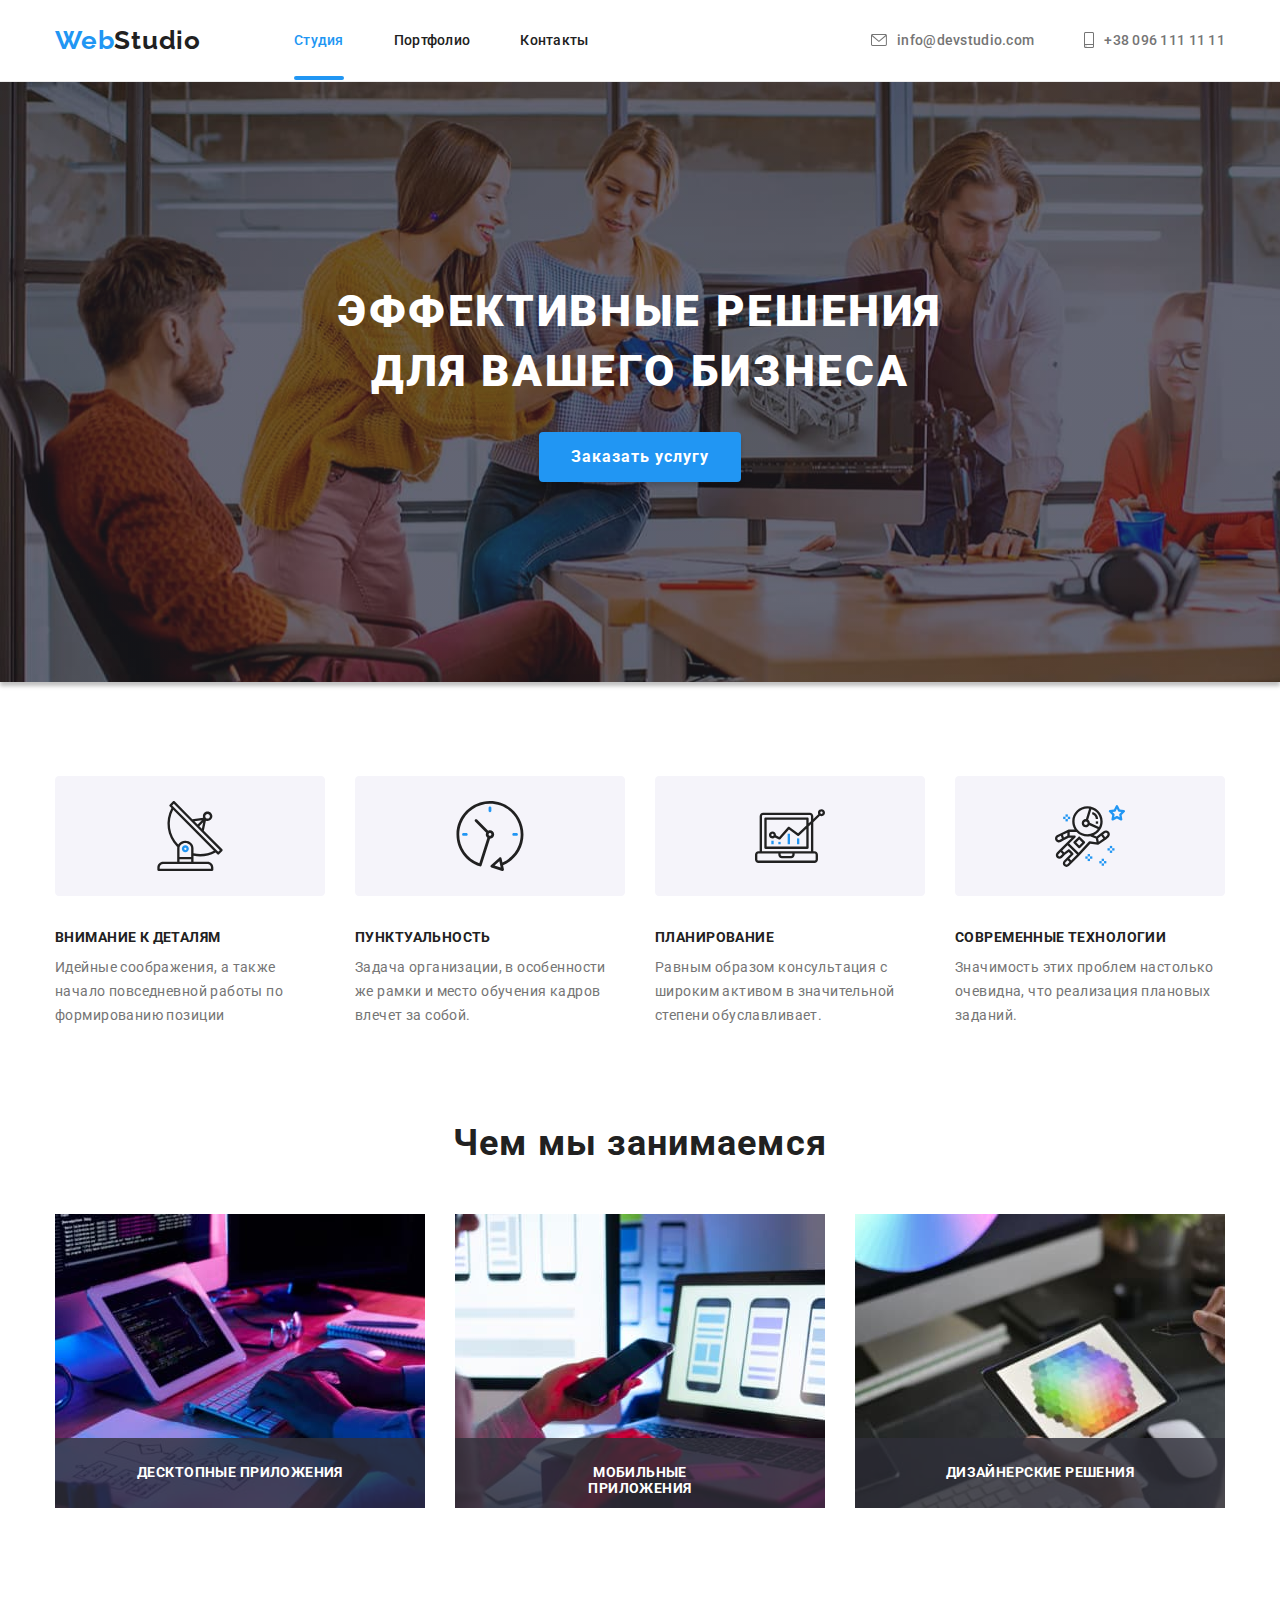
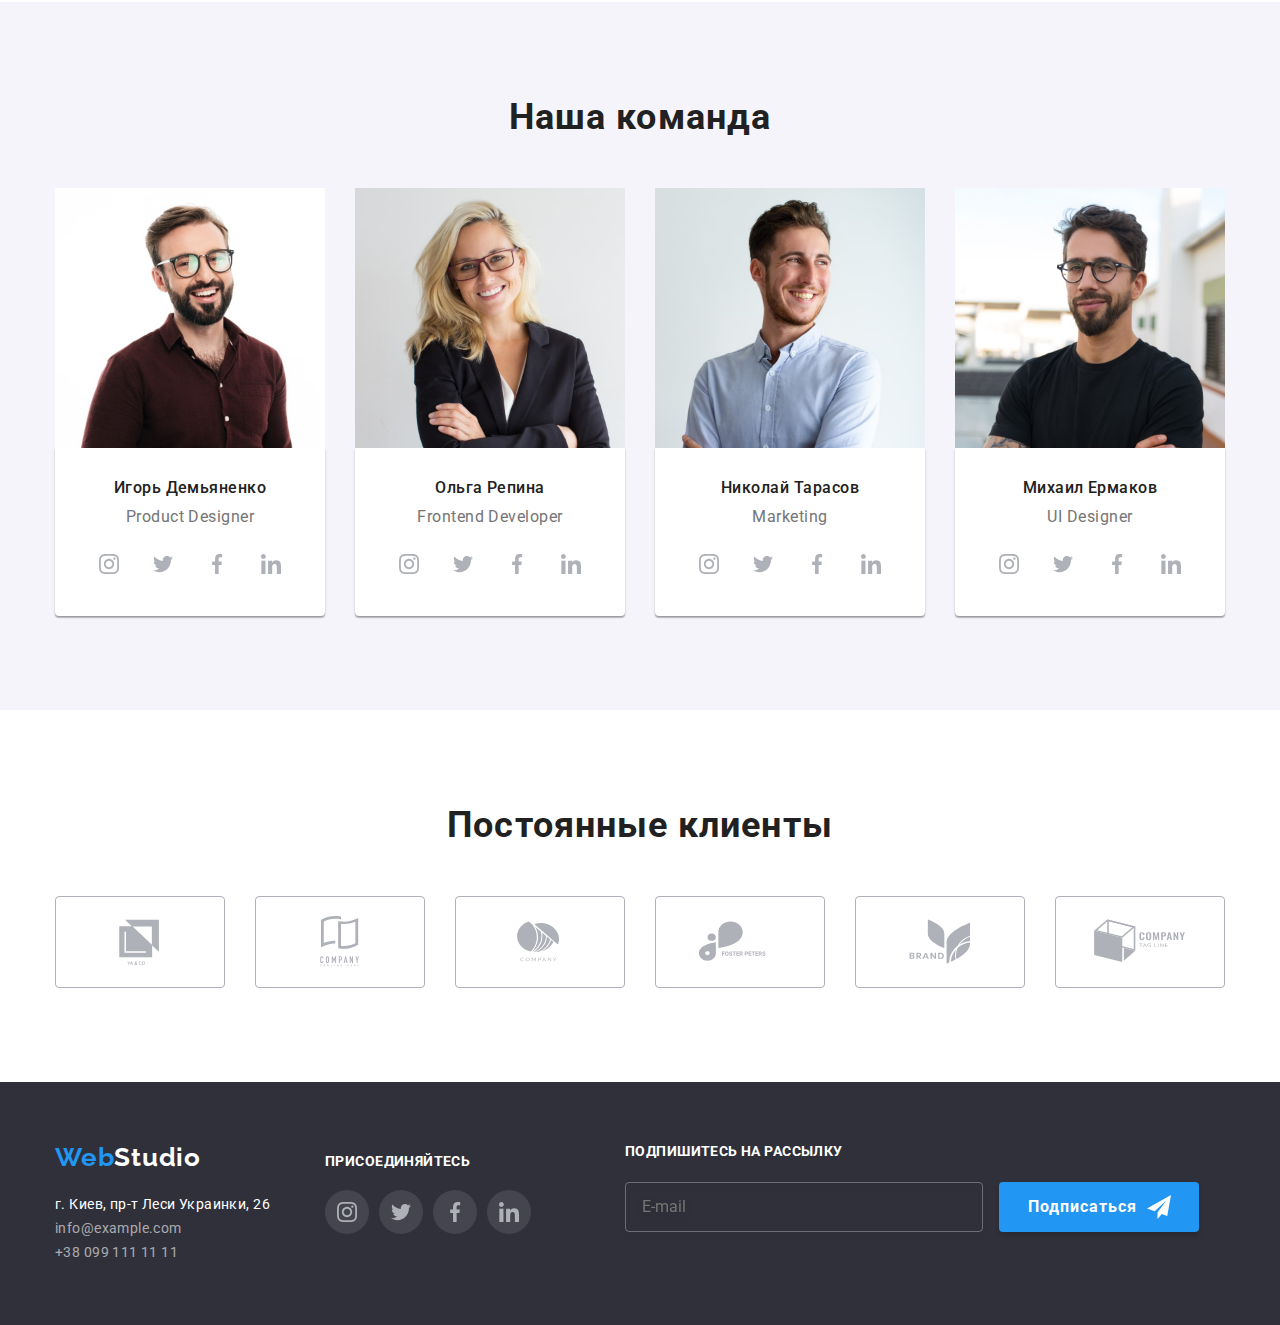
==== index.html @ d1414a17 "Добавляет исходные файлы" ====
<!DOCTYPE html>
<html lang="ru">
  <head>
    <meta charset="UTF-8" />
    <meta http-equiv="X-UA-Compatible" content="IE=edge" />
    <meta name="viewport" content="width=device-width, initial-scale=1.0" />
    <title>Document</title>
    <link rel="preconnect" href="https://fonts.googleapis.com" />
    <link rel="preconnect" href="https://fonts.gstatic.com" crossorigin />
    <link
      href="https://fonts.googleapis.com/css2?family=Raleway:wght@700&family=Roboto:wght@400;500;700;900&display=swap"
      rel="stylesheet"
    />
    <link
      rel="stylesheet"
      href="https://cdnjs.cloudflare.com/ajax/libs/modern-normalize/1.1.0/modern-normalize.css"
      integrity="sha512-Y0MM+V6ymRKN2zStTqzQ227DWhhp4Mzdo6gnlRnuaNCbc+YN/ZH0sBCLTM4M0oSy9c9VKiCvd4Jk44aCLrNS5Q=="
      crossorigin="anonymous"
      referrerpolicy="no-referrer"
    />
    <link rel="stylesheet" href="./css/main.min.css" />
  </head>
  <body>
    <!-- Header -->
    <header class="header">
      <div class="header__container container">
        <a href="./" class="header__logo"><span>Web</span>Studio</a>
        <nav>
          <ul class="header__nav">
            <li class="nav__list">
              <a class="nav__link nav__link--current" href="./index.html">Студия</a>
            </li>
            <li class="nav__list"><a class="nav__link" href="./portfolio.html">Портфолио</a></li>
            <li class="nav__list"><a class="nav__link" href="">Контакты</a></li>
          </ul>
        </nav>
        <ul class="header__contacts">
          <li class="header__mail">
            <a class="contacts__link" href="mailto:info@devstudio.com">
              <svg class="contacts__link--mail" width="16" height="12">
                <use href="./images/icons.svg#icon-envelope"></use>
              </svg>
              info@devstudio.com
            </a>
          </li>
          <li>
            <a class="contacts__link" href="tel:+380961111111">
              <svg class="contacts__link--phone" width="10" height="16">
                <use href="./images/icons.svg#icon-smartphone"></use>
              </svg>
              +38 096 111 11 11</a
            >
          </li>
        </ul>
      </div>
    </header>
    <!-- Main -->
    <main>
      <section class="hero">
        <div class="container">
          <div class="hero__name">
            <h1>Эффективные решения для вашего бизнеса</h1>
            <button class="hero__button" type="button" data-modal-open>Заказать услугу</button>
          </div>
        </div>
      </section>
      <section class="peculiarities section">
        <div class="container">
          <h2 class="visually__hidden">Особенности</h2>
          <ul class="peculiarities__list">
            <li class="peculiarities__link">
              <svg class="peculiarities__logo1" width="270" height="120">
                <use href="./images/icons.svg#icon-group1"></use>
              </svg>
              <h3 class="peculiarities__heading">Внимание к деталям</h3>
              <p class="peculiarities__par">
                Идейные соображения, а также начало повседневной работы по формированию позиции
              </p>
            </li>
            <li class="peculiarities__link">
              <svg class="peculiarities__logo2" width="270" height="120">
                <use href="./images/icons.svg#icon-group2"></use>
              </svg>
              <h3 class="peculiarities__heading">Пунктуальность</h3>
              <p class="peculiarities__par">
                Задача организации, в особенности же рамки и место обучения кадров влечет за собой.
              </p>
            </li>
            <li class="peculiarities__link">
              <svg class="peculiarities__logo3" width="270" height="120">
                <use href="./images/icons.svg#icon-group3"></use>
              </svg>
              <h3 class="peculiarities__heading">Планирование</h3>
              <p class="peculiarities__par">
                Равным образом консультация с широким активом в значительной степени обуславливает.
              </p>
            </li>
            <li class="peculiarities__link">
              <svg class="peculiarities__logo4" width="270" height="120">
                <use href="./images/icons.svg#icon-group4"></use>
              </svg>
              <h3 class="peculiarities__heading">Современные технологии</h3>
              <p class="peculiarities__par">
                Значимость этих проблем настолько очевидна, что реализация плановых заданий.
              </p>
            </li>
          </ul>
        </div>
      </section>
      <section class="our-work section">
        <div class="container">
          <h2 class="rubrics">Чем мы занимаемся</h2>
          <ul class="rubrics__examples">
            <li class="rubrics__image">
              <img
                src="./images/wwd1.jpg"
                alt="Человек печатает на клавиатуре"
                width="370"
                height="294"
              />
              <div class="rubrics__image__cover--desctop">Десктопные приложения</div>
            </li>
            <li class="rubrics__image">
              <img src="./images/wwd2.jpg" alt="Человек держит смартфон" width="370" height="294" />
              <div class="rubrics__image__cover--mobile">Мобильные приложения</div>
            </li>
            <li class="rubrics__image">
              <img src="./images/wwd3.jpg" alt="Человек держит планшет" width="370" height="294" />
              <div class="rubrics__image__cover--design">Дизайнерские решения</div>
            </li>
          </ul>
        </div>
      </section>
      <section class="team section">
        <div class="container">
          <h2 class="rubrics">Наша команда</h2>
          <ul class="rubrics__team">
            <li class="team__item">
              <img
                class="images"
                src="./images/dem'yanenko.jpg"
                alt="Продакт дизайнер"
                width="270"
                height="260"
              />
              <div class="staff__signature">
                <h3 class="staff__names">Игорь Демьяненко</h3>
                <p class="staff__professions">Product Designer</p>
                <ul class="sociallink__list">
                  <li class="sociallink__element">
                    <a class="sociallink__link" href="">
                      <svg class="sociallink__icon" width="20" height="20">
                        <use href="./images/icons.svg#icon-instagram-2"></use>
                      </svg>
                    </a>
                  </li>
                  <li class="sociallink__element">
                    <a class="sociallink__link" href="">
                      <svg class="sociallink__icon" width="20" height="20">
                        <use href="./images/icons.svg#icon-twitter"></use>
                      </svg>
                    </a>
                  </li>
                  <li class="sociallink__element">
                    <a class="sociallink__link" href="">
                      <svg class="sociallink__icon" width="20" height="20">
                        <use href="./images/icons.svg#icon-facebook"></use>
                      </svg>
                    </a>
                  </li>
                  <li class="sociallink__element">
                    <a class="sociallink__link" href="">
                      <svg class="sociallink__icon" width="20" height="20">
                        <use href="./images/icons.svg#icon-linkedin"></use>
                      </svg>
                    </a>
                  </li>
                </ul>
              </div>
            </li>
            <li class="team__item">
              <img
                class="images"
                src="./images/repina.jpg"
                alt="Фронтенд разработчик"
                width="270"
                height="260"
              />
              <div class="staff__signature">
                <h3 class="staff__names">Ольга Репина</h3>
                <p class="staff__professions">Frontend Developer</p>
                <ul class="sociallink__list">
                  <li class="sociallink__element">
                    <a class="sociallink__link" href="">
                      <svg class="sociallink__icon" width="20" height="20">
                        <use href="./images/icons.svg#icon-instagram-2"></use>
                      </svg>
                    </a>
                  </li>
                  <li class="sociallink__element">
                    <a class="sociallink__link" href="">
                      <svg class="sociallink__icon" width="20" height="20">
                        <use href="./images/icons.svg#icon-twitter"></use>
                      </svg>
                    </a>
                  </li>
                  <li class="sociallink__element">
                    <a class="sociallink__link" href="">
                      <svg class="sociallink__icon" width="20" height="20">
                        <use href="./images/icons.svg#icon-facebook"></use>
                      </svg>
                    </a>
                  </li>
                  <li class="sociallink__element">
                    <a class="sociallink__link" href="">
                      <svg class="sociallink__icon" width="20" height="20">
                        <use href="./images/icons.svg#icon-linkedin"></use>
                      </svg>
                    </a>
                  </li>
                </ul>
              </div>
            </li>
            <li class="team__item">
              <img
                class="images"
                src="./images/tarasov.jpg"
                alt="Маркетолог"
                width="270"
                height="260"
              />
              <div class="staff__signature">
                <h3 class="staff__names">Николай Тарасов</h3>
                <p class="staff__professions">Marketing</p>
                <ul class="sociallink__list">
                  <li class="sociallink__element">
                    <a class="sociallink__link" href="">
                      <svg class="sociallink__icon" width="20" height="20">
                        <use href="./images/icons.svg#icon-instagram-2"></use>
                      </svg>
                    </a>
                  </li>
                  <li class="sociallink__element">
                    <a class="sociallink__link" href="">
                      <svg class="sociallink__icon" width="20" height="20">
                        <use href="./images/icons.svg#icon-twitter"></use>
                      </svg>
                    </a>
                  </li>
                  <li class="sociallink__element">
                    <a class="sociallink__link" href="">
                      <svg class="sociallink__icon" width="20" height="20">
                        <use href="./images/icons.svg#icon-facebook"></use>
                      </svg>
                    </a>
                  </li>
                  <li class="sociallink__element">
                    <a class="sociallink__link" href="">
                      <svg class="sociallink__icon" width="20" height="20">
                        <use href="./images/icons.svg#icon-linkedin"></use>
                      </svg>
                    </a>
                  </li>
                </ul>
              </div>
            </li>
            <li class="team__item">
              <img
                class="images"
                src="./images/ermakov.jpg"
                alt="Дизайнер интерфейса"
                width="270"
                height="260"
              />
              <div class="staff__signature">
                <h3 class="staff__names">Михаил Ермаков</h3>
                <p class="staff__professions">UI Designer</p>
                <ul class="sociallink__list">
                  <li class="sociallink__element">
                    <a class="sociallink__link" href="">
                      <svg class="sociallink__icon" width="20" height="20">
                        <use href="./images/icons.svg#icon-instagram-2"></use>
                      </svg>
                    </a>
                  </li>
                  <li class="sociallink__element">
                    <a class="sociallink__link" href="">
                      <svg class="sociallink__icon" width="20" height="20">
                        <use href="./images/icons.svg#icon-twitter"></use>
                      </svg>
                    </a>
                  </li>
                  <li class="sociallink__element">
                    <a class="sociallink__link" href="">
                      <svg class="sociallink__icon" width="20" height="20">
                        <use href="./images/icons.svg#icon-facebook"></use>
                      </svg>
                    </a>
                  </li>
                  <li class="sociallink__element">
                    <a class="sociallink__link" href="">
                      <svg class="sociallink__icon" width="20" height="20">
                        <use href="./images/icons.svg#icon-linkedin"></use>
                      </svg>
                    </a>
                  </li>
                </ul>
              </div>
            </li>
          </ul>
        </div>
      </section>
      <section class="section">
        <div class="container">
          <h2 class="regular__clients">Постоянные клиенты</h2>
          <ul class="clients__list">
            <li class="clients">
              <a class="clients__link" href="">
                <svg class="clients__logo" width="170" height="92">
                  <use href="./images/icons.svg#icon-logo1"></use>
                </svg>
              </a>
            </li>
            <li class="clients">
              <a class="clients__link" href="">
                <svg class="clients__logo" width="170" height="92">
                  <use href="./images/icons.svg#icon-logo2"></use>
                </svg>
              </a>
            </li>
            <li class="clients">
              <a class="clients__link" href="">
                <svg class="clients__logo" width="170" height="92">
                  <use href="./images/icons.svg#icon-logo3"></use>
                </svg>
              </a>
            </li>
            <li class="clients">
              <a class="clients__link" href="">
                <svg class="clients__logo" width="170" height="92">
                  <use href="./images/icons.svg#icon-logo4"></use>
                </svg>
              </a>
            </li>
            <li class="clients">
              <a class="clients__link" href="">
                <svg class="clients__logo" width="170" height="92">
                  <use href="./images/icons.svg#icon-logo5"></use>
                </svg>
              </a>
            </li>
            <li class="clients">
              <a class="clients__link" href="">
                <svg class="clients__logo" width="170" height="92">
                  <use href="./images/icons.svg#icon-logo6"></use>
                </svg>
              </a>
            </li>
          </ul>
        </div>
      </section>
    </main>
    <!-- Footer -->
    <footer class="footer">
      <div class="footer__wrapper container">
        <div class="footer__leftside">
          <div class="footer__container footer__block--width">
            <a href="/" class="footer__logo"><span>Web</span>Studio</a>
            <address class="footer__address--section">
              <ul class="footer__contacts">
                <li>
                  <a
                    href="https://goo.gl/maps/oCxzyHue8FhfwhSUA"
                    target="_blank"
                    rel="noopener noreferrer"
                    class="footer__address"
                    >г. Киев, пр-т Леси Украинки, 26</a
                  >
                </li>
                <li>
                  <a class="mail__phone" href="mailto:info@devstudio.com">info@example.com</a>
                </li>
                <li><a class="mail__phone" href="tel:+380961111111">+38 099 111 11 11</a></li>
              </ul>
            </address>
          </div>
          <div class="footer__social--links footer__block--width">
            <h2 class="join__us">Присоединяйтесь</h2>
            <ul class="sociallink__list--footer">
              <li class="sociallink__element--footer">
                <a class="sociallink__link--footer" href="">
                  <svg class="sociallink__icon--footer" width="20" height="20">
                    <use href="./images/icons.svg#icon-instagram-2"></use>
                  </svg>
                </a>
              </li>
              <li class="sociallink__element--footer">
                <a class="sociallink__link--footer" href="">
                  <svg class="sociallink__icon--footer" width="20" height="20">
                    <use href="./images/icons.svg#icon-twitter"></use>
                  </svg>
                </a>
              </li>
              <li class="sociallink__element--footer">
                <a class="sociallink__link--footer" href="">
                  <svg class="sociallink__icon--footer" width="20" height="20">
                    <use href="./images/icons.svg#icon-facebook"></use>
                  </svg>
                </a>
              </li>
              <li class="sociallink__element--footer">
                <a class="sociallink__link--footer" href="">
                  <svg class="sociallink__icon--footer" width="20" height="20">
                    <use href="./images/icons.svg#icon-linkedin"></use>
                  </svg>
                </a>
              </li>
            </ul>
          </div>
        </div>
        <div class="footer__rightside">
          <p class="mailing">Подпишитесь на рассылку</p>
          <form action="">
            <input name="email" class="footer__email--input" type="email" placeholder="E-mail" />
            <button type="submit" class="footer__button--send">
              Подписаться
              <svg class="button__send" width="24" height="24">
                <use href="./images/icons.svg#icon-send"></use>
              </svg>
            </button>
          </form>
        </div>
      </div>
    </footer>

    <!-- =====FOOTER END===== -->

    <!-- ==========MODAL========== -->

    <div class="backdrop is-hidden" data-modal>
      <div class="modal">
        <button class="close__button" data-modal-close>
          <svg class="close__icon" width="11" height="11">
            <use href="./images/icons.svg#icon-close"></use>
          </svg>
        </button>

        <p class="modal__paragraph">Оставьте свои данные, мы вам перезвоним</p>
        <form class="form">
          <label for="input-name">
            <span class="modal__words">Имя</span>
            <div class="modal__name--area">
              <input
                type="text"
                name="user-name"
                class="modal__form--input block"
                id="input-name"
                required
                minlength="2"
                pattern="[a-zA-Zа-яёА-ЯЁ]+"
              />
              <svg class="modal__person--img modal__focus" width="18" height="18">
                <use href="./images/icons.svg#icon-person-black"></use>
              </svg>
            </div>
          </label>
          <label for="input__tel">
            <span class="modal__words">Телефон</span>
            <div class="modal__phone--area">
              <input
                type="tel"
                name="user-tel"
                class="modal__form--input block"
                id="input-tel"
                required
                pattern="[0-9]{3}-[0-9]{3}-[0-9]{2}-[0-9]{2}"
                title="096-111-11-11"
              />
              <svg class="modal__phone--img modal__focus" width="18" height="18">
                <use href="./images/icons.svg#icon-phone-black"></use>
              </svg>
            </div>
          </label>
          <label for="input-email">
            <span class="modal__words">Почта</span>
            <div class="modal__email--area">
              <input
                type="email"
                name="user-email"
                class="modal__form--input block"
                id="input-email"
                required
              />
              <svg class="modal__email--img modal__focus" width="18" height="18">
                <use href="./images/icons.svg#icon-email-black"></use>
              </svg>
            </div>
          </label>
          <label for="input-comments">
            <span class="modal__words">Комментарий</span>
            <textarea
              name="user-comments"
              id="input-comments"
              cols="30"
              rows="10"
              class="modal__form--textarea block"
              placeholder="Введите текст"
            ></textarea>
          </label>
          <label class="label" for="agree">
            <input
              type="checkbox"
              name="checkbox"
              class="modal__form--checbox block visually__hidden"
              id="agree"
            />
            <span class="check">
              <svg class="label__input--checked" width="16" height="15">
                <use href="./images/icons.svg#icon-check-blue"></use>
              </svg>
            </span>
            <p class="modal__agreement">
              Соглашаюсь с рассылкой и принимаю <a class="modal__link" href="">Условия договора</a>
            </p>
          </label>
          <button type="submit" class="modal__form--button">Отправить</button>
        </form>
      </div>
    </div>

    <script src="./js/modal.js"></script>
  </body>
</html>
---- css/main.min.css ----
.visually__hidden{position:absolute !important;clip:rect(1px 1px 1px 1px);clip:rect(1px, 1px, 1px, 1px);padding:0 !important;border:0 !important;height:1px !important;width:1px !important;overflow:hidden}:root{--primary-text-color: #757575;--secondary-text-color: #212121;--third-text-color: #ffffff;--footer-links-color: #ffffff99;--accent-color: #2196f3;--primary-background-color: #ffffff;--header-background-color: #ffffff;--ourteam-background-color: #f5f4fa;--footer-background-color: #2f303a;--hero-background-color: #2f303a;--white-background-color: #ffffff}body{font-family:Roboto, sans-serif;color:var(--primary-text-color);background-color:var(--primary-background-color)}h1,h2,h3,p{margin-top:0;margin-bottom:0}ul,ol{margin-top:0;margin-bottom:0;padding-left:0}.block{display:block}.inline__block{display:inline-block}img{display:block}.images{display:block}.container{width:1200px;padding-left:15px;padding-right:15px;margin-left:auto;margin-right:auto}.section{padding-top:94px;padding-bottom:94px}.backdrop{position:fixed;top:0;left:0;background-color:rgba(0,0,0,0.2);width:100%;height:100%;opacity:1;transition:opacity 250ms cubic-bezier(0.4, 0, 0.2, 1)}.backdrop.is-hidden{opacity:0;pointer-events:none;visibility:hidden}.backdrop.is-hidden .modal{transform:translate(-50%, -50%) scale(0.5)}.modal__form--input{padding-bottom:10px;padding-top:4px;padding-left:42px;width:100%;height:40px;border:1px solid rgba(33,33,33,0.2);border-radius:4px;outline:none}.modal__form--input:focus{border:1px solid var(--accent-color)}.modal__form--input:focus+.modal__focus{fill:var(--accent-color)}.modal__form--button{display:block;margin:30px auto 40px;width:200px;height:50px;background-color:var(--accent-color);box-shadow:0px 4px 4px rgba(0,0,0,0.15);border-radius:4px;font-weight:bold;font-size:16px;line-height:1.87;text-align:center;letter-spacing:0.06em;color:var(--primary-background-color);box-shadow:0px 4px 4px rgba(0,0,0,0.15);border-radius:4px;outline:none;cursor:pointer;border:none}.modal__form--checbox{margin-right:7px}.modal__form--textarea{margin-bottom:20px;width:100%;height:120px;font-weight:normal;font-size:12px;line-height:1, 67;letter-spacing:0.01em;color:rgba(117,117,117,0.5);padding:12px 16px;resize:none}.modal__form--textarea:focus{color:var(--secondary-text-color)}.modal__form--checbox:checked+.check .label__input--checked{opacity:1}.modal__form--checbox:checked .modal__agreement::before{display:none}.modal{position:absolute;top:50%;left:50%;padding-left:40px;padding-right:40px;min-width:528px;min-height:581px;background-color:var(--primary-background-color);transform:translate(-50%, -50%) scale(1);transition:transform 250ms cubic-bezier(0.4, 0, 0.2, 1)}.modal__paragraph{font-weight:bold;font-size:20px;line-height:1.15;text-align:center;letter-spacing:0.03em;padding-top:40px;margin-bottom:12px;color:var(--secondary-text-color)}.modal__words{font-weight:normal;font-size:12px;line-height:1.67;letter-spacing:0.01em;color:var(--primary-text-color);margin-bottom:4px}.modal__name--area{position:relative}.modal__person--img{position:absolute;top:0;left:0;transform:translateX(12px) translateY(11px)}.modal__phone--area{position:relative}.modal__phone--img{position:absolute;top:0;left:0;transform:translateX(12px) translateY(11px)}.modal__email--area{position:relative}.modal__email--img{position:absolute;top:0;left:0;transform:translateX(12px) translateY(11px)}.modal__agreement{font-weight:normal;font-size:14px;line-height:1.71;letter-spacing:0.03em;color:var(--primary-text-color)}.modal__agreement::before{position:absolute;top:0;left:0;margin-left:13px;margin-top:3px;content:'';display:block;width:16px;height:15px;border:2px solid var(--secondary-text-color)}.label{display:flex;align-items:center;position:relative;width:100%}.label__input--checked{opacity:0;margin-right:7px;margin-left:13px;border:none;outline:none}.mailing{font-weight:bold;font-size:14px;line-height:1.42;letter-spacing:0.03em;text-transform:uppercase;margin-bottom:20px;color:var(--third-text-color)}.modal__link{color:var(--accent-color)}.close__button{position:absolute;top:8px;right:8px;width:30px;height:30px;background-color:transparent;cursor:pointer;padding:0;border:none;border:1px solid #0000001a;border-radius:50%}.close__button:hover .close__icon,.close__button:focus .close__icon{fill:var(--accent-color)}.sociallink__list{display:flex;list-style:none;justify-content:space-between;align-items:center;width:206px;margin-left:32px;margin-right:32px}.sociallink__link{width:44px;height:44px;display:block;border-radius:50%;padding:12px;transition:background-color 250ms cubic-bezier(0.4, 0, 0.2, 1),fill 250ms cubic-bezier(0.4, 0, 0.2, 1)}.sociallink__link:hover,.sociallink__link:focus{background-color:var(--accent-color);fill:var(--third-text-color)}.sociallink__link:not(:last-child){margin-right:10px}.sociallink__link:hover .sociallink__link,.sociallink__link:focus .sociallink__link{background-color:var(--accent-color);fill:var(--third-text-color)}.sociallink__element{display:block}.sociallink__link:hover .sociallink__icon,.sociallink__link:focus .sociallink__icon{fill:var(--third-text-color);background-color:var(--accent-color)}.sociallink__icon{fill:#afb1b8}.sociallink__list--footer{display:flex;list-style:none;justify-content:space-between;align-items:center;width:206px}.footer__social--links{padding-top:12px;width:calc((100% - 30px) / 2)}.sociallink__element--footer{display:block}.sociallink__element--footer:not(:last-child){margin-right:10px}.sociallink__link--footer{width:44px;height:44px;display:block;border-radius:50%;padding:12px;border-radius:50%;background-color:#ffffff1a;transition:fill 250ms cubic-bezier(0.4, 0, 0.2, 1),background-color 250ms cubic-bezier(0.4, 0, 0.2, 1)}.sociallink__link--footer:hover,.sociallink__link--footer:focus{background-color:var(--accent-color)}.sociallink__link--footer:hover .sociallink__icon--footer,.sociallink__link--footer:focus .sociallink__icon--footer{fill:var(--third-text-color);background-color:var(--accent-color)}.sociallink__icon--footer{fill:#afb1b8}.footer{background-color:var(--footer-background-color);padding-top:60px;padding-bottom:60px}.footer__container{display:flex;flex-direction:column}.footer__logo{text-decoration:none;color:var(--third-text-color);font-family:Raleway, sans-serif;font-weight:bold;font-size:26px;line-height:1.19;letter-spacing:0.03em;margin-bottom:20px}.footer__leftside{display:flex;width:calc((100% - 30px) / 2)}.footer__rightside{width:calc((100% -30px) / 2);position:relative;vertical-align:baseline}.footer__address{text-decoration:none;font-style:normal;font-weight:normal;font-size:14px;line-height:1.71;letter-spacing:0.03em;color:var(--third-text-color)}.footer__contacts{list-style:none}.mail__phone{text-decoration:none;font-weight:normal;font-size:14px;line-height:1.71;letter-spacing:0.03em;color:var(--footer-links-color)}.footer__wrapper{display:flex;vertical-align:baseline}.join__us{font-weight:bold;font-size:14px;line-height:1.14;letter-spacing:0.03em;text-transform:uppercase;color:var(--primary-background-color);margin-bottom:20px}.footer__email--input{width:358px;height:50px;padding-left:16px;margin-right:12px;border:1px solid #ffffff4d;background-color:transparent;filter:drop-shadow(0px 4px 4px rgba(0,0,0,0.15));border-radius:4px;color:rgba(255,255,255,0.6)}.footer__button--send{position:relative;display:inline-block;width:200px;height:50px;text-align:center;padding-top:10px;padding-bottom:10px;padding-left:29px;padding-right:62px;background:var(--accent-color);box-shadow:0px 4px 4px rgba(0,0,0,0.15);border-radius:4px;border:none;color:var(--third-text-color);font-weight:bold;font-size:16px;line-height:1.87;align-items:center;text-align:center;letter-spacing:0.06em;cursor:pointer}.button__send{position:absolute;top:0;right:0;transform:translateX(-28px) translateY(13px)}.footer__block--width{width:calc((100% - 30px) / 2)}.header{background-color:var(--header-background-color);border-bottom:1px solid #ececec;padding-top:25px;padding-bottom:25px}.header__logo{text-decoration:none;color:var(--secondary-text-color);font-family:Raleway, sans-serif;font-weight:bold;font-size:26px;line-height:1.19;letter-spacing:0.03em;margin-right:93px}span{color:var(--accent-color)}.nav__link{position:relative;text-decoration:none;color:var(--secondary-text-color);font-weight:500;font-size:14px;line-height:1.14;letter-spacing:0.02em;transition:color 250ms cubic-bezier(0.4, 0, 0.2, 1)}.nav__link:hover,.nav__link:focus{color:#2196f3}.nav__link--current::after{content:'';position:absolute;display:block;width:100%;height:4px;background:var(--accent-color);border-radius:2px;bottom:-32px}.nav__link--current{color:#2196f3}.header__contacts{list-style:none;display:flex;margin-left:auto}.contacts__link{text-decoration:none;color:var(--primary-text-color);font-weight:500;font-size:14px;line-height:1.4;letter-spacing:0.02em;display:flex;align-items:center;transition:color 250ms cubic-bezier(0.4, 0, 0.2, 1)}.contacts__link:hover,.contacts__link:focus{color:var(--accent-color)}.contacts__link:hover .contacts__link--mail,.contacts__link:focus .contacts__link--mail{fill:var(--accent-color)}.contacts__link:hover .contacts__link--phone,.contacts__link:focus .contacts__link--phone{fill:var(--accent-color)}.contacts__link--mail{fill:var(--primary-text-color);margin-right:10px}.contacts__link--phone{margin-right:10px;fill:var(--primary-text-color)}.header__container{display:flex;align-items:center}.header__nav{display:flex;list-style:none}.nav__list:not(:last-child){margin-right:50px}.header__mail:not(:last-child){margin-right:50px}.hero{background-color:rgba(47,48,58,0.4);box-shadow:0px 4px 4px rgba(0,0,0,0.25);padding-top:200px;padding-bottom:200px;background-image:linear-gradient(#2f303a66, #2f303a66),url(../images/heroimg.jpg);background-size:cover;background-repeat:no-repeat}h1{font-weight:900;font-size:44px;line-height:1.36;text-align:center;letter-spacing:0.06em;text-transform:uppercase;color:var(--third-text-color)}.hero__button{background-color:var(--accent-color);font-weight:bold;font-size:16px;line-height:1.87;text-align:center;letter-spacing:0.06em;color:var(--third-text-color);margin-top:30px;padding:10px 32px;box-shadow:0px 4px 4px rgba(0,0,0,0.15);border-radius:4px;border:none;cursor:pointer}.hero__name{display:flex;flex-direction:column;align-items:center;max-width:700px;margin-left:auto;margin-right:auto}.peculiarities__list{list-style:none;display:flex;margin-left:-30px;margin-top:-30px}.peculiarities__logo1{margin-bottom:30px}.peculiarities__logo2{margin-bottom:30px}.peculiarities__logo3{margin-bottom:30px}.peculiarities__logo4{margin-bottom:30px}.peculiarities__link{width:calc((100% - 120px) / 4);margin-left:30px;margin-top:30px}.peculiarities__heading{font-weight:bold;font-size:14px;line-height:1.14;letter-spacing:0.03em;text-transform:uppercase;margin-bottom:10px;color:var(--secondary-text-color)}.peculiarities__par{font-weight:normal;font-size:14px;line-height:1.71;letter-spacing:0.03em;color:var(--primary-text-color)}.filter{list-style:none;display:flex;margin-bottom:34px;justify-content:center}.filter__button{font-weight:500;font-size:16px;line-height:1.62;letter-spacing:0.03em;padding:6px 22px;color:var(--secondary-text-color);cursor:pointer;border:transparent;border-radius:4px;transition:box-shadow 250ms cubic-bezier(0.4, 0, 0.2, 1),color 250ms cubic-bezier(0.4, 0, 0.2, 1),background-color 250ms cubic-bezier(0.4, 0, 0.2, 1)}.filter__button:hover,.filter__button:focus{box-shadow:0px 3px 1px rgba(0,0,0,0.1),0px 1px 2px rgba(0,0,0,0.08),0px 2px 2px rgba(0,0,0,0.12);color:var(--third-text-color);background-color:var(--accent-color)}.filter__item:not(:last-child){margin-right:8px}.example__items{font-weight:bold;font-size:18px;line-height:2;letter-spacing:0.06em;color:var(--secondary-text-color)}.example__list{list-style:none;display:flex;flex-wrap:wrap;margin-left:-30px;margin-top:-30px}.example__thumb{position:relative;overflow:hidden}.example__thumb::before{content:'';display:inline-block;width:100%;height:100%;background-color:rgba(33,150,243,0.9);position:absolute;opacity:0;transform:translateY(100%);transition:transform 250ms cubic-bezier(0.4, 0, 0.2, 1)}.example__links:hover .example__thumb::before,.example__links:focus .example__thumb::before{opacity:1;transform:translateY(0)}.example__cover--text{position:absolute;top:0;left:0;font-weight:normal;font-size:18px;line-height:1.56;letter-spacing:0.03em;padding:63px 24px;color:var(--third-text-color);opacity:0;transition:opacity 250ms cubic-bezier(0.4, 0, 0.2, 1)}.example__links:hover .example__cover--text,.example__links:focus .example__cover--text{opacity:1}.portfolio__image{display:block}.example__pictures{margin-left:30px;margin-top:30px;width:calc((100% - 90px) / 3)}.example__picture--signature{background-color:var(--white-background-color);padding-top:20px;padding-bottom:20px;padding-left:24px;padding-right:24px;border-left:1px solid #eeeeee;border-right:1px solid #eeeeee;border-bottom:1px solid #eeeeee}.example__links{text-decoration:none;display:block;transition:box-shadow 250ms cubic-bezier(0.4, 0, 0.2, 1)}.example__links:hover{box-shadow:0px 1px 1px rgba(0,0,0,0.12),0px 4px 4px rgba(0,0,0,0.06),1px 4px 6px rgba(0,0,0,0.16)}.example__paragraph{font-weight:normal;font-size:16px;line-height:1.87;letter-spacing:0.03em;color:var(--primary-text-color)}.mail__phone{font-style:normal;transition:color 250ms cubic-bezier(0.4, 0, 0.2, 1)}.mail__phone:hover,.mail__phone:focus{color:var(--accent-color)}.rubrics{font-weight:bold;font-size:36px;line-height:1.17;text-align:center;letter-spacing:0.03em;margin-bottom:50px;color:var(--secondary-text-color)}.rubrics__examples{list-style:none;display:flex;margin-top:-30px;margin-left:-30px}.rubrics__image{margin-top:30px;margin-left:30px;max-width:calc((100% - 90px) / 3);position:relative}.rubrics__image__cover--desctop{font-weight:bold;font-size:14px;line-height:1.14;text-align:center;letter-spacing:0.03em;text-transform:uppercase;color:var(--third-text-color);position:absolute;bottom:0;left:0;width:370px;height:70px;padding:27px 82px;background:rgba(47,48,58,0.8)}.rubrics__image__cover--mobile{font-weight:bold;font-size:14px;line-height:1.14;text-align:center;letter-spacing:0.03em;text-transform:uppercase;color:var(--third-text-color);position:absolute;bottom:0;left:0;width:370px;height:70px;padding:27px 85px;background:rgba(47,48,58,0.8)}.rubrics__image__cover--design{font-weight:bold;font-size:14px;line-height:1.14;text-align:center;letter-spacing:0.03em;text-transform:uppercase;color:var(--third-text-color);position:absolute;bottom:0;left:0;width:370px;height:70px;padding:27px 90px;background:rgba(47,48,58,0.8)}.our-work{padding-top:0px;background-color:var(--primary-background-color)}.rubrics__team{list-style:none;display:flex;margin-top:-30px;margin-left:-30px}.team__item{margin-top:30px;margin-left:30px;width:calc((100% - 120px) / 4)}.team{background-color:var(--ourteam-background-color)}.staff__signature{background-color:var(--white-background-color);padding-top:30px;padding-bottom:30px;box-shadow:0px 1px 3px rgba(0,0,0,0.12),0px 1px 1px rgba(0,0,0,0.14),0px 2px 1px rgba(0,0,0,0.2);border-radius:0px 0px 4px 4px}.staff__names{font-weight:500;font-size:16px;line-height:1.19;text-align:center;letter-spacing:0.03em;margin-bottom:10px;color:var(--secondary-text-color)}.staff__professions{font-weight:normal;font-size:16px;line-height:1.19;text-align:center;letter-spacing:0.03em;color:var(--primary-text-color);margin-bottom:16px}.regular__clients{font-weight:bold;font-size:36px;line-height:42px;text-align:center;letter-spacing:0.03em;margin-bottom:50px;color:var(--secondary-text-color)}.clients{width:170px;height:92px}.clients:not(:last-child){margin-right:30px}.clients__link{display:block;width:170px;height:92px}.clients__list{list-style:none;display:flex}.clients__logo{fill:#afb1b8;padding:16px 32px;border:1px solid #afb1b8;border-radius:4px;transition:fill 250ms cubic-bezier(0.4, 0, 0.2, 1),border 250ms cubic-bezier(0.4, 0, 0.2, 1),border-radius 250ms cubic-bezier(0.4, 0, 0.2, 1)}.clients__link:hover .clients__logo,.clients__link:focus .clients__logo{fill:var(--accent-color);border:1px solid var(--accent-color);border-radius:4px}.work__examples{display:flex;flex-direction:column}
/*# sourceMappingURL=main.min.css.map */
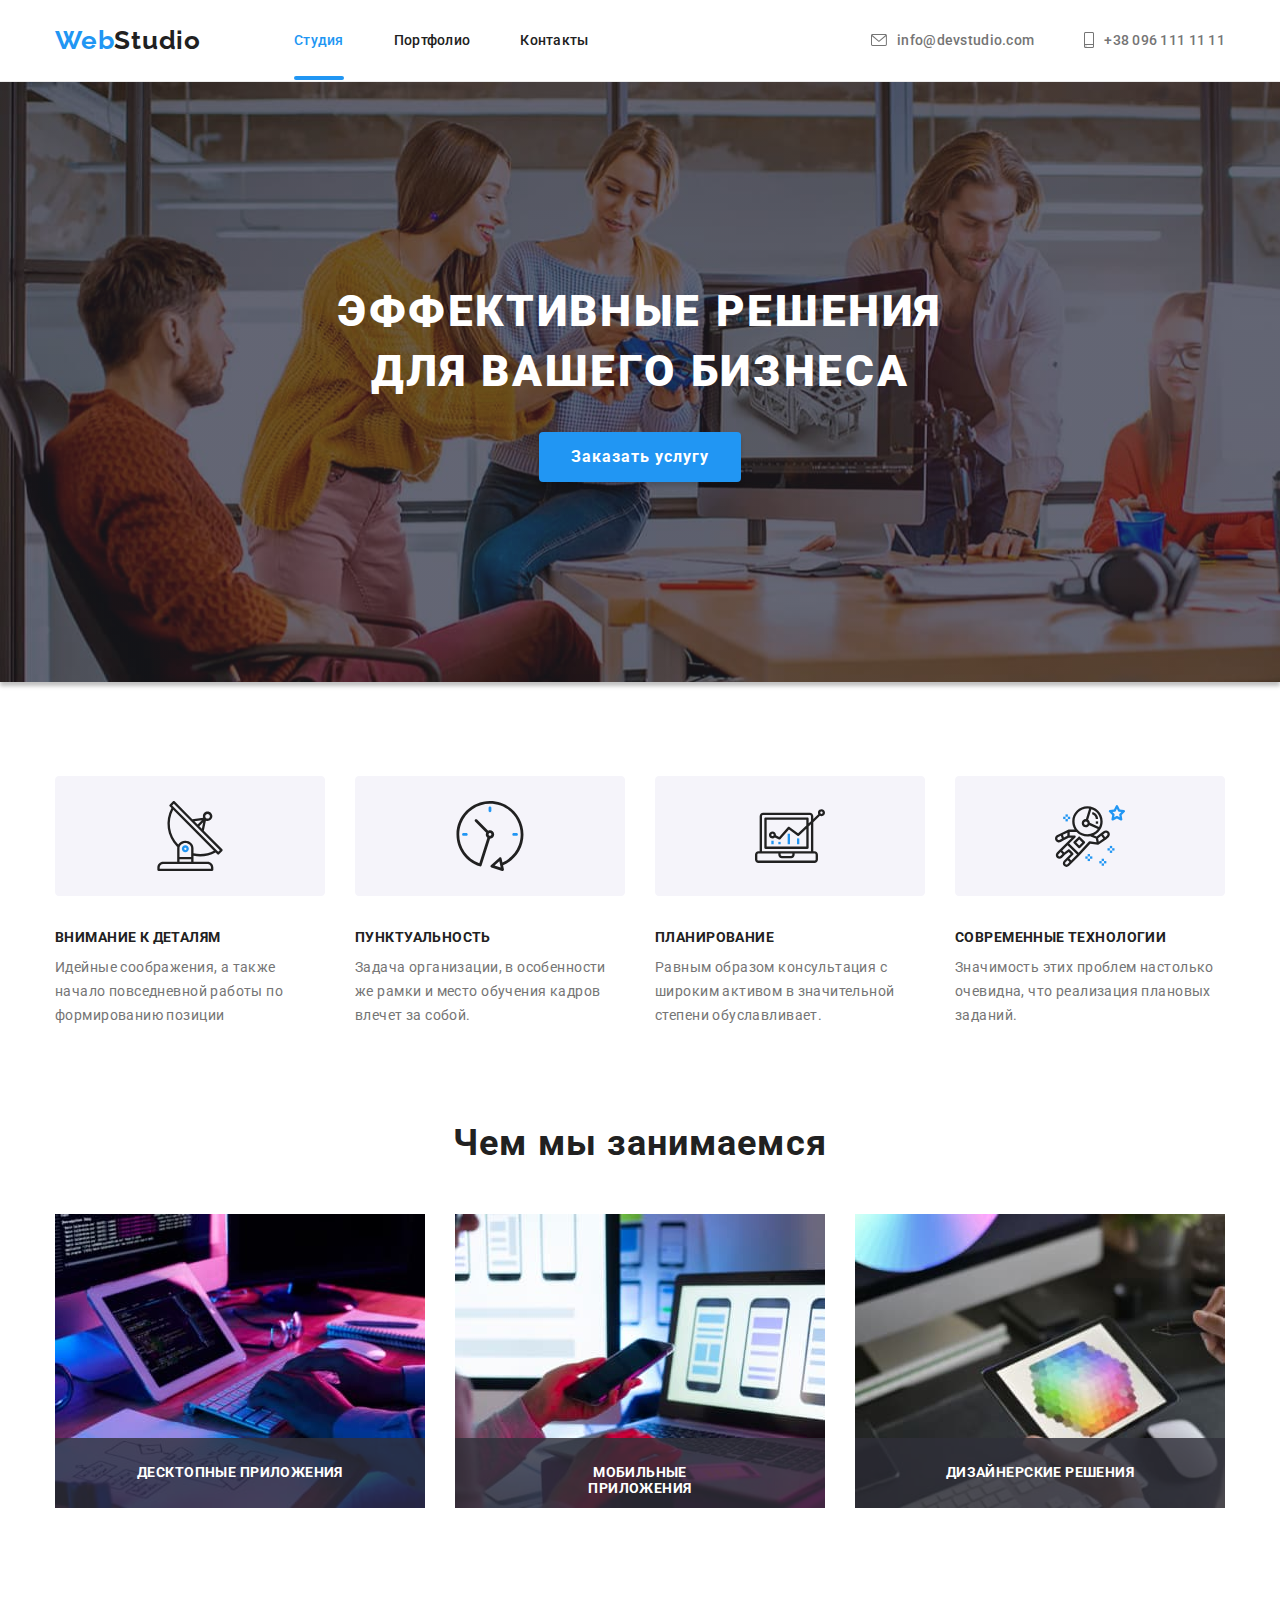
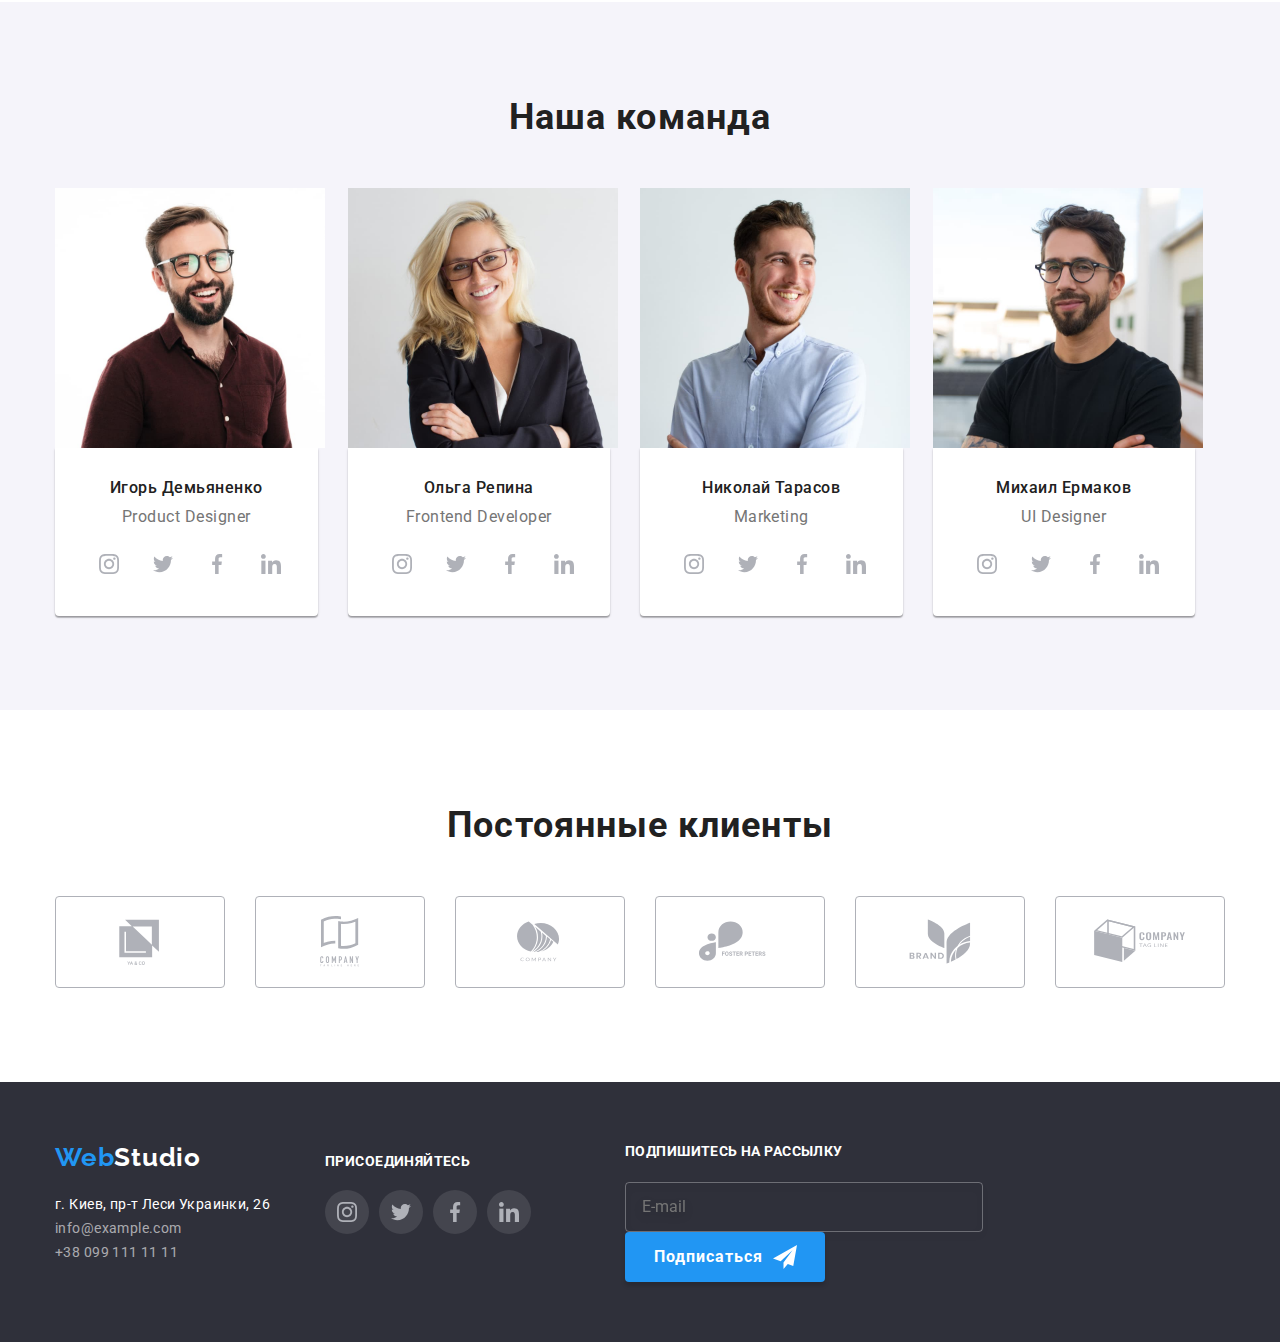
==== commit 63e8aee5: "Исправляет ошибки валидатора" ====
--- a/index.html
+++ b/index.html
@@ -69,7 +69,7 @@
           <h2 class="visually__hidden">Особенности</h2>
           <ul class="peculiarities__list">
             <li class="peculiarities__link">
-              <svg class="peculiarities__logo1" width="270" height="120">
+              <svg class="peculiarities__logo" width="270" height="120">
                 <use href="./images/icons.svg#icon-group1"></use>
               </svg>
               <h3 class="peculiarities__heading">Внимание к деталям</h3>
@@ -78,7 +78,7 @@
               </p>
             </li>
             <li class="peculiarities__link">
-              <svg class="peculiarities__logo2" width="270" height="120">
+              <svg class="peculiarities__logo" width="270" height="120">
                 <use href="./images/icons.svg#icon-group2"></use>
               </svg>
               <h3 class="peculiarities__heading">Пунктуальность</h3>
@@ -87,7 +87,7 @@
               </p>
             </li>
             <li class="peculiarities__link">
-              <svg class="peculiarities__logo3" width="270" height="120">
+              <svg class="peculiarities__logo" width="270" height="120">
                 <use href="./images/icons.svg#icon-group3"></use>
               </svg>
               <h3 class="peculiarities__heading">Планирование</h3>
@@ -96,7 +96,7 @@
               </p>
             </li>
             <li class="peculiarities__link">
-              <svg class="peculiarities__logo4" width="270" height="120">
+              <svg class="peculiarities__logo" width="270" height="120">
                 <use href="./images/icons.svg#icon-group4"></use>
               </svg>
               <h3 class="peculiarities__heading">Современные технологии</h3>
@@ -136,13 +136,13 @@
           <h2 class="rubrics">Наша команда</h2>
           <ul class="rubrics__team">
             <li class="team__item">
-              <img
-                class="images"
-                src="./images/dem'yanenko.jpg"
-                alt="Продакт дизайнер"
-                width="270"
-                height="260"
-              />
+              <picture>
+                <source srcset="./images/dem'yanenko.jpg" media="(min-width: 1200px)" />
+                <source srcset="./images/tablet/dem'yanenko.jpg" media="(min-width: 768px)" />
+                <source srcset="./images/mobile/dem'yanenko.jpg" media="(min-width: 480px)" />
+                <img class="images" src="#" alt="Продакт дизайнер" width="270" height="260" />
+              </picture>
+
               <div class="staff__signature">
                 <h3 class="staff__names">Игорь Демьяненко</h3>
                 <p class="staff__professions">Product Designer</p>
@@ -179,13 +179,12 @@
               </div>
             </li>
             <li class="team__item">
-              <img
-                class="images"
-                src="./images/repina.jpg"
-                alt="Фронтенд разработчик"
-                width="270"
-                height="260"
-              />
+              <picture>
+                <source srcset="./images/repina.jpg" media="(min-width: 1200px)" />
+                <source srcset="./images/tablet/repina.jpg" media="(min-width: 768px)" />
+                <source srcset="./images/mobile/repina.jpg" media="(min-width: 480px)" />
+                <img class="images" src="#" alt="Фрондэнд девелопер" width="270" height="260" />
+              </picture>
               <div class="staff__signature">
                 <h3 class="staff__names">Ольга Репина</h3>
                 <p class="staff__professions">Frontend Developer</p>
@@ -222,13 +221,12 @@
               </div>
             </li>
             <li class="team__item">
-              <img
-                class="images"
-                src="./images/tarasov.jpg"
-                alt="Маркетолог"
-                width="270"
-                height="260"
-              />
+              <picture>
+                <source srcset="./images/tarasov.jpg" media="(min-width: 1200px)" />
+                <source srcset="./images/tablet/tarasov.jpg" media="(min-width: 768px)" />
+                <source srcset="./images/mobile/tarasov.jpg" media="(min-width: 480px)" />
+                <img class="images" src="#" alt="Маркетолог" width="270" height="260" />
+              </picture>
               <div class="staff__signature">
                 <h3 class="staff__names">Николай Тарасов</h3>
                 <p class="staff__professions">Marketing</p>
@@ -265,13 +263,12 @@
               </div>
             </li>
             <li class="team__item">
-              <img
-                class="images"
-                src="./images/ermakov.jpg"
-                alt="Дизайнер интерфейса"
-                width="270"
-                height="260"
-              />
+              <picture>
+                <source srcset="./images/ermakov.jpg" media="(min-width: 1200px)" />
+                <source srcset="./images/tablet/ermakov.jpg" media="(min-width: 768px)" />
+                <source srcset="./images/mobile/ermakov.jpg" media="(min-width: 480px)" />
+                <img class="images" src="#" alt="Креативный дизайнер" width="270" height="260" />
+              </picture>
               <div class="staff__signature">
                 <h3 class="staff__names">Михаил Ермаков</h3>
                 <p class="staff__professions">UI Designer</p>
@@ -420,7 +417,7 @@
         </div>
         <div class="footer__rightside">
           <p class="mailing">Подпишитесь на рассылку</p>
-          <form action="">
+          <form>
             <input name="email" class="footer__email--input" type="email" placeholder="E-mail" />
             <button type="submit" class="footer__button--send">
               Подписаться
@@ -449,7 +446,7 @@
         <form class="form">
           <label for="input-name">
             <span class="modal__words">Имя</span>
-            <div class="modal__name--area">
+            <span class="modal__name--area">
               <input
                 type="text"
                 name="user-name"
@@ -462,16 +459,16 @@
               <svg class="modal__person--img modal__focus" width="18" height="18">
                 <use href="./images/icons.svg#icon-person-black"></use>
               </svg>
-            </div>
+            </span>
           </label>
           <label for="input__tel">
             <span class="modal__words">Телефон</span>
-            <div class="modal__phone--area">
+            <span class="modal__phone--area">
               <input
                 type="tel"
                 name="user-tel"
                 class="modal__form--input block"
-                id="input-tel"
+                id="input__tel"
                 required
                 pattern="[0-9]{3}-[0-9]{3}-[0-9]{2}-[0-9]{2}"
                 title="096-111-11-11"
@@ -479,11 +476,11 @@
               <svg class="modal__phone--img modal__focus" width="18" height="18">
                 <use href="./images/icons.svg#icon-phone-black"></use>
               </svg>
-            </div>
+            </span>
           </label>
           <label for="input-email">
             <span class="modal__words">Почта</span>
-            <div class="modal__email--area">
+            <span class="modal__email--area">
               <input
                 type="email"
                 name="user-email"
@@ -494,7 +491,7 @@
               <svg class="modal__email--img modal__focus" width="18" height="18">
                 <use href="./images/icons.svg#icon-email-black"></use>
               </svg>
-            </div>
+            </span>
           </label>
           <label for="input-comments">
             <span class="modal__words">Комментарий</span>
@@ -519,9 +516,9 @@
                 <use href="./images/icons.svg#icon-check-blue"></use>
               </svg>
             </span>
-            <p class="modal__agreement">
+            <span class="modal__agreement">
               Соглашаюсь с рассылкой и принимаю <a class="modal__link" href="">Условия договора</a>
-            </p>
+            </span>
           </label>
           <button type="submit" class="modal__form--button">Отправить</button>
         </form>
--- a/css/main.min.css
+++ b/css/main.min.css
@@ -1,2 +1,2 @@
-.visually__hidden{position:absolute !important;clip:rect(1px 1px 1px 1px);clip:rect(1px, 1px, 1px, 1px);padding:0 !important;border:0 !important;height:1px !important;width:1px !important;overflow:hidden}:root{--primary-text-color: #757575;--secondary-text-color: #212121;--third-text-color: #ffffff;--footer-links-color: #ffffff99;--accent-color: #2196f3;--primary-background-color: #ffffff;--header-background-color: #ffffff;--ourteam-background-color: #f5f4fa;--footer-background-color: #2f303a;--hero-background-color: #2f303a;--white-background-color: #ffffff}body{font-family:Roboto, sans-serif;color:var(--primary-text-color);background-color:var(--primary-background-color)}h1,h2,h3,p{margin-top:0;margin-bottom:0}ul,ol{margin-top:0;margin-bottom:0;padding-left:0}.block{display:block}.inline__block{display:inline-block}img{display:block}.images{display:block}.container{width:1200px;padding-left:15px;padding-right:15px;margin-left:auto;margin-right:auto}.section{padding-top:94px;padding-bottom:94px}.backdrop{position:fixed;top:0;left:0;background-color:rgba(0,0,0,0.2);width:100%;height:100%;opacity:1;transition:opacity 250ms cubic-bezier(0.4, 0, 0.2, 1)}.backdrop.is-hidden{opacity:0;pointer-events:none;visibility:hidden}.backdrop.is-hidden .modal{transform:translate(-50%, -50%) scale(0.5)}.modal__form--input{padding-bottom:10px;padding-top:4px;padding-left:42px;width:100%;height:40px;border:1px solid rgba(33,33,33,0.2);border-radius:4px;outline:none}.modal__form--input:focus{border:1px solid var(--accent-color)}.modal__form--input:focus+.modal__focus{fill:var(--accent-color)}.modal__form--button{display:block;margin:30px auto 40px;width:200px;height:50px;background-color:var(--accent-color);box-shadow:0px 4px 4px rgba(0,0,0,0.15);border-radius:4px;font-weight:bold;font-size:16px;line-height:1.87;text-align:center;letter-spacing:0.06em;color:var(--primary-background-color);box-shadow:0px 4px 4px rgba(0,0,0,0.15);border-radius:4px;outline:none;cursor:pointer;border:none}.modal__form--checbox{margin-right:7px}.modal__form--textarea{margin-bottom:20px;width:100%;height:120px;font-weight:normal;font-size:12px;line-height:1, 67;letter-spacing:0.01em;color:rgba(117,117,117,0.5);padding:12px 16px;resize:none}.modal__form--textarea:focus{color:var(--secondary-text-color)}.modal__form--checbox:checked+.check .label__input--checked{opacity:1}.modal__form--checbox:checked .modal__agreement::before{display:none}.modal{position:absolute;top:50%;left:50%;padding-left:40px;padding-right:40px;min-width:528px;min-height:581px;background-color:var(--primary-background-color);transform:translate(-50%, -50%) scale(1);transition:transform 250ms cubic-bezier(0.4, 0, 0.2, 1)}.modal__paragraph{font-weight:bold;font-size:20px;line-height:1.15;text-align:center;letter-spacing:0.03em;padding-top:40px;margin-bottom:12px;color:var(--secondary-text-color)}.modal__words{font-weight:normal;font-size:12px;line-height:1.67;letter-spacing:0.01em;color:var(--primary-text-color);margin-bottom:4px}.modal__name--area{position:relative}.modal__person--img{position:absolute;top:0;left:0;transform:translateX(12px) translateY(11px)}.modal__phone--area{position:relative}.modal__phone--img{position:absolute;top:0;left:0;transform:translateX(12px) translateY(11px)}.modal__email--area{position:relative}.modal__email--img{position:absolute;top:0;left:0;transform:translateX(12px) translateY(11px)}.modal__agreement{font-weight:normal;font-size:14px;line-height:1.71;letter-spacing:0.03em;color:var(--primary-text-color)}.modal__agreement::before{position:absolute;top:0;left:0;margin-left:13px;margin-top:3px;content:'';display:block;width:16px;height:15px;border:2px solid var(--secondary-text-color)}.label{display:flex;align-items:center;position:relative;width:100%}.label__input--checked{opacity:0;margin-right:7px;margin-left:13px;border:none;outline:none}.mailing{font-weight:bold;font-size:14px;line-height:1.42;letter-spacing:0.03em;text-transform:uppercase;margin-bottom:20px;color:var(--third-text-color)}.modal__link{color:var(--accent-color)}.close__button{position:absolute;top:8px;right:8px;width:30px;height:30px;background-color:transparent;cursor:pointer;padding:0;border:none;border:1px solid #0000001a;border-radius:50%}.close__button:hover .close__icon,.close__button:focus .close__icon{fill:var(--accent-color)}.sociallink__list{display:flex;list-style:none;justify-content:space-between;align-items:center;width:206px;margin-left:32px;margin-right:32px}.sociallink__link{width:44px;height:44px;display:block;border-radius:50%;padding:12px;transition:background-color 250ms cubic-bezier(0.4, 0, 0.2, 1),fill 250ms cubic-bezier(0.4, 0, 0.2, 1)}.sociallink__link:hover,.sociallink__link:focus{background-color:var(--accent-color);fill:var(--third-text-color)}.sociallink__link:not(:last-child){margin-right:10px}.sociallink__link:hover .sociallink__link,.sociallink__link:focus .sociallink__link{background-color:var(--accent-color);fill:var(--third-text-color)}.sociallink__element{display:block}.sociallink__link:hover .sociallink__icon,.sociallink__link:focus .sociallink__icon{fill:var(--third-text-color);background-color:var(--accent-color)}.sociallink__icon{fill:#afb1b8}.sociallink__list--footer{display:flex;list-style:none;justify-content:space-between;align-items:center;width:206px}.footer__social--links{padding-top:12px;width:calc((100% - 30px) / 2)}.sociallink__element--footer{display:block}.sociallink__element--footer:not(:last-child){margin-right:10px}.sociallink__link--footer{width:44px;height:44px;display:block;border-radius:50%;padding:12px;border-radius:50%;background-color:#ffffff1a;transition:fill 250ms cubic-bezier(0.4, 0, 0.2, 1),background-color 250ms cubic-bezier(0.4, 0, 0.2, 1)}.sociallink__link--footer:hover,.sociallink__link--footer:focus{background-color:var(--accent-color)}.sociallink__link--footer:hover .sociallink__icon--footer,.sociallink__link--footer:focus .sociallink__icon--footer{fill:var(--third-text-color);background-color:var(--accent-color)}.sociallink__icon--footer{fill:#afb1b8}.footer{background-color:var(--footer-background-color);padding-top:60px;padding-bottom:60px}.footer__container{display:flex;flex-direction:column}.footer__logo{text-decoration:none;color:var(--third-text-color);font-family:Raleway, sans-serif;font-weight:bold;font-size:26px;line-height:1.19;letter-spacing:0.03em;margin-bottom:20px}.footer__leftside{display:flex;width:calc((100% - 30px) / 2)}.footer__rightside{width:calc((100% -30px) / 2);position:relative;vertical-align:baseline}.footer__address{text-decoration:none;font-style:normal;font-weight:normal;font-size:14px;line-height:1.71;letter-spacing:0.03em;color:var(--third-text-color)}.footer__contacts{list-style:none}.mail__phone{text-decoration:none;font-weight:normal;font-size:14px;line-height:1.71;letter-spacing:0.03em;color:var(--footer-links-color)}.footer__wrapper{display:flex;vertical-align:baseline}.join__us{font-weight:bold;font-size:14px;line-height:1.14;letter-spacing:0.03em;text-transform:uppercase;color:var(--primary-background-color);margin-bottom:20px}.footer__email--input{width:358px;height:50px;padding-left:16px;margin-right:12px;border:1px solid #ffffff4d;background-color:transparent;filter:drop-shadow(0px 4px 4px rgba(0,0,0,0.15));border-radius:4px;color:rgba(255,255,255,0.6)}.footer__button--send{position:relative;display:inline-block;width:200px;height:50px;text-align:center;padding-top:10px;padding-bottom:10px;padding-left:29px;padding-right:62px;background:var(--accent-color);box-shadow:0px 4px 4px rgba(0,0,0,0.15);border-radius:4px;border:none;color:var(--third-text-color);font-weight:bold;font-size:16px;line-height:1.87;align-items:center;text-align:center;letter-spacing:0.06em;cursor:pointer}.button__send{position:absolute;top:0;right:0;transform:translateX(-28px) translateY(13px)}.footer__block--width{width:calc((100% - 30px) / 2)}.header{background-color:var(--header-background-color);border-bottom:1px solid #ececec;padding-top:25px;padding-bottom:25px}.header__logo{text-decoration:none;color:var(--secondary-text-color);font-family:Raleway, sans-serif;font-weight:bold;font-size:26px;line-height:1.19;letter-spacing:0.03em;margin-right:93px}span{color:var(--accent-color)}.nav__link{position:relative;text-decoration:none;color:var(--secondary-text-color);font-weight:500;font-size:14px;line-height:1.14;letter-spacing:0.02em;transition:color 250ms cubic-bezier(0.4, 0, 0.2, 1)}.nav__link:hover,.nav__link:focus{color:#2196f3}.nav__link--current::after{content:'';position:absolute;display:block;width:100%;height:4px;background:var(--accent-color);border-radius:2px;bottom:-32px}.nav__link--current{color:#2196f3}.header__contacts{list-style:none;display:flex;margin-left:auto}.contacts__link{text-decoration:none;color:var(--primary-text-color);font-weight:500;font-size:14px;line-height:1.4;letter-spacing:0.02em;display:flex;align-items:center;transition:color 250ms cubic-bezier(0.4, 0, 0.2, 1)}.contacts__link:hover,.contacts__link:focus{color:var(--accent-color)}.contacts__link:hover .contacts__link--mail,.contacts__link:focus .contacts__link--mail{fill:var(--accent-color)}.contacts__link:hover .contacts__link--phone,.contacts__link:focus .contacts__link--phone{fill:var(--accent-color)}.contacts__link--mail{fill:var(--primary-text-color);margin-right:10px}.contacts__link--phone{margin-right:10px;fill:var(--primary-text-color)}.header__container{display:flex;align-items:center}.header__nav{display:flex;list-style:none}.nav__list:not(:last-child){margin-right:50px}.header__mail:not(:last-child){margin-right:50px}.hero{background-color:rgba(47,48,58,0.4);box-shadow:0px 4px 4px rgba(0,0,0,0.25);padding-top:200px;padding-bottom:200px;background-image:linear-gradient(#2f303a66, #2f303a66),url(../images/heroimg.jpg);background-size:cover;background-repeat:no-repeat}h1{font-weight:900;font-size:44px;line-height:1.36;text-align:center;letter-spacing:0.06em;text-transform:uppercase;color:var(--third-text-color)}.hero__button{background-color:var(--accent-color);font-weight:bold;font-size:16px;line-height:1.87;text-align:center;letter-spacing:0.06em;color:var(--third-text-color);margin-top:30px;padding:10px 32px;box-shadow:0px 4px 4px rgba(0,0,0,0.15);border-radius:4px;border:none;cursor:pointer}.hero__name{display:flex;flex-direction:column;align-items:center;max-width:700px;margin-left:auto;margin-right:auto}.peculiarities__list{list-style:none;display:flex;margin-left:-30px;margin-top:-30px}.peculiarities__logo1{margin-bottom:30px}.peculiarities__logo2{margin-bottom:30px}.peculiarities__logo3{margin-bottom:30px}.peculiarities__logo4{margin-bottom:30px}.peculiarities__link{width:calc((100% - 120px) / 4);margin-left:30px;margin-top:30px}.peculiarities__heading{font-weight:bold;font-size:14px;line-height:1.14;letter-spacing:0.03em;text-transform:uppercase;margin-bottom:10px;color:var(--secondary-text-color)}.peculiarities__par{font-weight:normal;font-size:14px;line-height:1.71;letter-spacing:0.03em;color:var(--primary-text-color)}.filter{list-style:none;display:flex;margin-bottom:34px;justify-content:center}.filter__button{font-weight:500;font-size:16px;line-height:1.62;letter-spacing:0.03em;padding:6px 22px;color:var(--secondary-text-color);cursor:pointer;border:transparent;border-radius:4px;transition:box-shadow 250ms cubic-bezier(0.4, 0, 0.2, 1),color 250ms cubic-bezier(0.4, 0, 0.2, 1),background-color 250ms cubic-bezier(0.4, 0, 0.2, 1)}.filter__button:hover,.filter__button:focus{box-shadow:0px 3px 1px rgba(0,0,0,0.1),0px 1px 2px rgba(0,0,0,0.08),0px 2px 2px rgba(0,0,0,0.12);color:var(--third-text-color);background-color:var(--accent-color)}.filter__item:not(:last-child){margin-right:8px}.example__items{font-weight:bold;font-size:18px;line-height:2;letter-spacing:0.06em;color:var(--secondary-text-color)}.example__list{list-style:none;display:flex;flex-wrap:wrap;margin-left:-30px;margin-top:-30px}.example__thumb{position:relative;overflow:hidden}.example__thumb::before{content:'';display:inline-block;width:100%;height:100%;background-color:rgba(33,150,243,0.9);position:absolute;opacity:0;transform:translateY(100%);transition:transform 250ms cubic-bezier(0.4, 0, 0.2, 1)}.example__links:hover .example__thumb::before,.example__links:focus .example__thumb::before{opacity:1;transform:translateY(0)}.example__cover--text{position:absolute;top:0;left:0;font-weight:normal;font-size:18px;line-height:1.56;letter-spacing:0.03em;padding:63px 24px;color:var(--third-text-color);opacity:0;transition:opacity 250ms cubic-bezier(0.4, 0, 0.2, 1)}.example__links:hover .example__cover--text,.example__links:focus .example__cover--text{opacity:1}.portfolio__image{display:block}.example__pictures{margin-left:30px;margin-top:30px;width:calc((100% - 90px) / 3)}.example__picture--signature{background-color:var(--white-background-color);padding-top:20px;padding-bottom:20px;padding-left:24px;padding-right:24px;border-left:1px solid #eeeeee;border-right:1px solid #eeeeee;border-bottom:1px solid #eeeeee}.example__links{text-decoration:none;display:block;transition:box-shadow 250ms cubic-bezier(0.4, 0, 0.2, 1)}.example__links:hover{box-shadow:0px 1px 1px rgba(0,0,0,0.12),0px 4px 4px rgba(0,0,0,0.06),1px 4px 6px rgba(0,0,0,0.16)}.example__paragraph{font-weight:normal;font-size:16px;line-height:1.87;letter-spacing:0.03em;color:var(--primary-text-color)}.mail__phone{font-style:normal;transition:color 250ms cubic-bezier(0.4, 0, 0.2, 1)}.mail__phone:hover,.mail__phone:focus{color:var(--accent-color)}.rubrics{font-weight:bold;font-size:36px;line-height:1.17;text-align:center;letter-spacing:0.03em;margin-bottom:50px;color:var(--secondary-text-color)}.rubrics__examples{list-style:none;display:flex;margin-top:-30px;margin-left:-30px}.rubrics__image{margin-top:30px;margin-left:30px;max-width:calc((100% - 90px) / 3);position:relative}.rubrics__image__cover--desctop{font-weight:bold;font-size:14px;line-height:1.14;text-align:center;letter-spacing:0.03em;text-transform:uppercase;color:var(--third-text-color);position:absolute;bottom:0;left:0;width:370px;height:70px;padding:27px 82px;background:rgba(47,48,58,0.8)}.rubrics__image__cover--mobile{font-weight:bold;font-size:14px;line-height:1.14;text-align:center;letter-spacing:0.03em;text-transform:uppercase;color:var(--third-text-color);position:absolute;bottom:0;left:0;width:370px;height:70px;padding:27px 85px;background:rgba(47,48,58,0.8)}.rubrics__image__cover--design{font-weight:bold;font-size:14px;line-height:1.14;text-align:center;letter-spacing:0.03em;text-transform:uppercase;color:var(--third-text-color);position:absolute;bottom:0;left:0;width:370px;height:70px;padding:27px 90px;background:rgba(47,48,58,0.8)}.our-work{padding-top:0px;background-color:var(--primary-background-color)}.rubrics__team{list-style:none;display:flex;margin-top:-30px;margin-left:-30px}.team__item{margin-top:30px;margin-left:30px;width:calc((100% - 120px) / 4)}.team{background-color:var(--ourteam-background-color)}.staff__signature{background-color:var(--white-background-color);padding-top:30px;padding-bottom:30px;box-shadow:0px 1px 3px rgba(0,0,0,0.12),0px 1px 1px rgba(0,0,0,0.14),0px 2px 1px rgba(0,0,0,0.2);border-radius:0px 0px 4px 4px}.staff__names{font-weight:500;font-size:16px;line-height:1.19;text-align:center;letter-spacing:0.03em;margin-bottom:10px;color:var(--secondary-text-color)}.staff__professions{font-weight:normal;font-size:16px;line-height:1.19;text-align:center;letter-spacing:0.03em;color:var(--primary-text-color);margin-bottom:16px}.regular__clients{font-weight:bold;font-size:36px;line-height:42px;text-align:center;letter-spacing:0.03em;margin-bottom:50px;color:var(--secondary-text-color)}.clients{width:170px;height:92px}.clients:not(:last-child){margin-right:30px}.clients__link{display:block;width:170px;height:92px}.clients__list{list-style:none;display:flex}.clients__logo{fill:#afb1b8;padding:16px 32px;border:1px solid #afb1b8;border-radius:4px;transition:fill 250ms cubic-bezier(0.4, 0, 0.2, 1),border 250ms cubic-bezier(0.4, 0, 0.2, 1),border-radius 250ms cubic-bezier(0.4, 0, 0.2, 1)}.clients__link:hover .clients__logo,.clients__link:focus .clients__logo{fill:var(--accent-color);border:1px solid var(--accent-color);border-radius:4px}.work__examples{display:flex;flex-direction:column}
+.visually__hidden{position:absolute !important;clip:rect(1px 1px 1px 1px);clip:rect(1px, 1px, 1px, 1px);padding:0 !important;border:0 !important;height:1px !important;width:1px !important;overflow:hidden}:root{--primary-text-color: #757575;--secondary-text-color: #212121;--third-text-color: #ffffff;--footer-links-color: #ffffff99;--accent-color: #2196f3;--primary-background-color: #ffffff;--header-background-color: #ffffff;--ourteam-background-color: #f5f4fa;--footer-background-color: #2f303a;--hero-background-color: #2f303a;--white-background-color: #ffffff}body{font-family:Roboto, sans-serif;color:var(--primary-text-color);background-color:var(--primary-background-color)}h1,h2,h3,p{margin-top:0;margin-bottom:0}ul,ol{margin-top:0;margin-bottom:0;padding-left:0}.block{display:block}.inline__block{display:inline-block}img{display:block}.images{display:block}.container{padding-left:15px;padding-right:15px;margin-left:auto;margin-right:auto}@media screen and (min-width: 480px){.container{width:450px}}@media screen and (min-width: 768px){.container{width:738px}}@media screen and (min-width: 1200px){.container{width:1200px}}.section{padding-top:60px;padding-bottom:60px}@media screen and (min-width: 480px){.section{padding-top:60px;padding-bottom:60px}}@media screen and (min-width: 768px){.section{padding-top:60px;padding-bottom:60px}}@media screen and (min-width: 1200px){.section{padding-top:94px;padding-bottom:94px}}.backdrop{position:fixed;top:0;left:0;background-color:rgba(0,0,0,0.2);width:100%;height:100%;opacity:1;transition:opacity 250ms cubic-bezier(0.4, 0, 0.2, 1)}.backdrop.is-hidden{opacity:0;pointer-events:none;visibility:hidden}.backdrop.is-hidden .modal{transform:translate(-50%, -50%) scale(0.5)}.modal__form--input{padding-bottom:10px;padding-top:4px;padding-left:42px;width:100%;height:40px;border:1px solid rgba(33,33,33,0.2);border-radius:4px;outline:none}.modal__form--input:focus{border:1px solid var(--accent-color)}.modal__form--input:focus+.modal__focus{fill:var(--accent-color)}.modal__form--button{display:block;margin:30px auto 40px;width:200px;height:50px;background-color:var(--accent-color);box-shadow:0px 4px 4px rgba(0,0,0,0.15);border-radius:4px;font-weight:bold;font-size:16px;line-height:1.87;text-align:center;letter-spacing:0.06em;color:var(--primary-background-color);box-shadow:0px 4px 4px rgba(0,0,0,0.15);border-radius:4px;outline:none;cursor:pointer;border:none}.modal__form--checbox{margin-right:7px}.modal__form--textarea{margin-bottom:20px;width:100%;height:120px;font-weight:normal;font-size:12px;line-height:1, 67;letter-spacing:0.01em;color:rgba(117,117,117,0.5);padding:12px 16px;resize:none}.modal__form--textarea:focus{color:var(--secondary-text-color)}.modal__form--checbox:checked+.check .label__input--checked{opacity:1}.modal__form--checbox:checked .modal__agreement::before{display:none}.modal{position:absolute;top:50%;left:50%;padding-left:40px;padding-right:40px;min-width:528px;min-height:581px;background-color:var(--primary-background-color);transform:translate(-50%, -50%) scale(1);transition:transform 250ms cubic-bezier(0.4, 0, 0.2, 1)}.modal__paragraph{font-weight:bold;font-size:20px;line-height:1.15;text-align:center;letter-spacing:0.03em;padding-top:40px;margin-bottom:12px;color:var(--secondary-text-color)}.modal__words{font-weight:normal;font-size:12px;line-height:1.67;letter-spacing:0.01em;color:var(--primary-text-color);margin-bottom:4px}.modal__name--area{position:relative}.modal__person--img{position:absolute;top:0;left:0;transform:translateX(12px) translateY(11px)}.modal__phone--area{position:relative}.modal__phone--img{position:absolute;top:0;left:0;transform:translateX(12px) translateY(11px)}.modal__email--area{position:relative}.modal__email--img{position:absolute;top:0;left:0;transform:translateX(12px) translateY(11px)}.modal__agreement{font-weight:normal;font-size:14px;line-height:1.71;letter-spacing:0.03em;color:var(--primary-text-color)}.modal__agreement::before{position:absolute;top:0;left:0;margin-left:13px;margin-top:3px;content:'';display:block;width:16px;height:15px;border:2px solid var(--secondary-text-color)}.label{display:flex;align-items:center;position:relative;width:100%}.label__input--checked{opacity:0;margin-right:7px;margin-left:13px;border:none;outline:none}.mailing{font-weight:bold;font-size:14px;line-height:1.42;letter-spacing:0.03em;text-transform:uppercase;margin-bottom:20px;color:var(--third-text-color)}.modal__link{color:var(--accent-color)}.close__button{position:absolute;top:8px;right:8px;width:30px;height:30px;background-color:transparent;cursor:pointer;padding:0;border:none;border:1px solid #0000001a;border-radius:50%}.close__button:hover .close__icon,.close__button:focus .close__icon{fill:var(--accent-color)}.sociallink__list{display:flex;list-style:none;justify-content:space-between;align-items:center;width:206px;margin-left:32px;margin-right:32px}.sociallink__link{width:44px;height:44px;display:block;border-radius:50%;padding:12px;transition:background-color 250ms cubic-bezier(0.4, 0, 0.2, 1),fill 250ms cubic-bezier(0.4, 0, 0.2, 1)}.sociallink__link:hover,.sociallink__link:focus{background-color:var(--accent-color);fill:var(--third-text-color)}.sociallink__link:not(:last-child){margin-right:10px}.sociallink__link:hover .sociallink__link,.sociallink__link:focus .sociallink__link{background-color:var(--accent-color);fill:var(--third-text-color)}.sociallink__element{display:block}.sociallink__link:hover .sociallink__icon,.sociallink__link:focus .sociallink__icon{fill:var(--third-text-color);background-color:var(--accent-color)}.sociallink__icon{fill:#afb1b8}.sociallink__list--footer{display:flex;list-style:none;justify-content:space-between;align-items:center;width:206px}.footer__social--links{padding-top:12px;width:calc((100% - 30px) / 2)}.sociallink__element--footer{display:block}.sociallink__element--footer:not(:last-child){margin-right:10px}.sociallink__link--footer{width:44px;height:44px;display:block;border-radius:50%;padding:12px;border-radius:50%;background-color:#ffffff1a;transition:fill 250ms cubic-bezier(0.4, 0, 0.2, 1),background-color 250ms cubic-bezier(0.4, 0, 0.2, 1)}.sociallink__link--footer:hover,.sociallink__link--footer:focus{background-color:var(--accent-color)}.sociallink__link--footer:hover .sociallink__icon--footer,.sociallink__link--footer:focus .sociallink__icon--footer{fill:var(--third-text-color);background-color:var(--accent-color)}.sociallink__icon--footer{fill:#afb1b8}.footer{background-color:var(--footer-background-color);padding-top:60px;padding-bottom:60px}.footer__container{display:flex;flex-direction:column}.footer__logo{text-decoration:none;color:var(--third-text-color);font-family:Raleway, sans-serif;font-weight:bold;font-size:26px;line-height:1.19;letter-spacing:0.03em;margin-bottom:20px}.footer__leftside{display:flex;width:calc((100% - 30px) / 2)}.footer__rightside{width:calc((100% - 30px) / 2);position:relative;vertical-align:baseline}.footer__address{text-decoration:none;font-style:normal;font-weight:normal;font-size:14px;line-height:1.71;letter-spacing:0.03em;color:var(--third-text-color)}.footer__contacts{list-style:none}.mail__phone{text-decoration:none;font-weight:normal;font-size:14px;line-height:1.71;letter-spacing:0.03em;color:var(--footer-links-color)}.footer__wrapper{display:flex;vertical-align:baseline}.join__us{font-weight:bold;font-size:14px;line-height:1.14;letter-spacing:0.03em;text-transform:uppercase;color:var(--primary-background-color);margin-bottom:20px}.footer__email--input{width:358px;height:50px;padding-left:16px;margin-right:12px;border:1px solid #ffffff4d;background-color:transparent;filter:drop-shadow(0px 4px 4px rgba(0,0,0,0.15));border-radius:4px;color:rgba(255,255,255,0.6)}.footer__button--send{position:relative;display:inline-block;width:200px;height:50px;text-align:center;padding-top:10px;padding-bottom:10px;padding-left:29px;padding-right:62px;background:var(--accent-color);box-shadow:0px 4px 4px rgba(0,0,0,0.15);border-radius:4px;border:none;color:var(--third-text-color);font-weight:bold;font-size:16px;line-height:1.87;align-items:center;text-align:center;letter-spacing:0.06em;cursor:pointer}.button__send{position:absolute;top:0;right:0;transform:translateX(-28px) translateY(13px)}.footer__block--width{width:calc((100% - 30px) / 2)}.header{background-color:var(--header-background-color);border-bottom:1px solid #ececec;padding-top:25px;padding-bottom:25px}.header__logo{text-decoration:none;color:var(--secondary-text-color);font-family:Raleway, sans-serif;font-weight:bold;font-size:26px;line-height:1.19;letter-spacing:0.03em;margin-right:93px}span{color:var(--accent-color)}.nav__link{position:relative;text-decoration:none;color:var(--secondary-text-color);font-weight:500;font-size:14px;line-height:1.14;letter-spacing:0.02em;transition:color 250ms cubic-bezier(0.4, 0, 0.2, 1)}.nav__link:hover,.nav__link:focus{color:#2196f3}.nav__link--current::after{content:'';position:absolute;display:block;width:100%;height:4px;background:var(--accent-color);border-radius:2px;bottom:-32px}.nav__link--current{color:#2196f3}.header__contacts{list-style:none;display:flex;margin-left:auto}.contacts__link{text-decoration:none;color:var(--primary-text-color);font-weight:500;font-size:14px;line-height:1.4;letter-spacing:0.02em;display:flex;align-items:center;transition:color 250ms cubic-bezier(0.4, 0, 0.2, 1)}.contacts__link:hover,.contacts__link:focus{color:var(--accent-color)}.contacts__link:hover .contacts__link--mail,.contacts__link:focus .contacts__link--mail{fill:var(--accent-color)}.contacts__link:hover .contacts__link--phone,.contacts__link:focus .contacts__link--phone{fill:var(--accent-color)}.contacts__link--mail{fill:var(--primary-text-color);margin-right:10px}.contacts__link--phone{margin-right:10px;fill:var(--primary-text-color)}.header__container{display:flex;align-items:center}.header__nav{display:flex;list-style:none}.nav__list:not(:last-child){margin-right:50px}.header__mail:not(:last-child){margin-right:50px}.hero{background-color:rgba(47,48,58,0.4);box-shadow:0px 4px 4px rgba(0,0,0,0.25);padding-top:200px;padding-bottom:200px;background-image:linear-gradient(#2f303a66, #2f303a66),url(../../images/heroimg.jpg);background-size:cover;background-repeat:no-repeat}h1{font-weight:900;font-size:44px;line-height:1.36;text-align:center;letter-spacing:0.06em;text-transform:uppercase;color:var(--third-text-color)}.hero__button{background-color:var(--accent-color);font-weight:bold;font-size:16px;line-height:1.87;text-align:center;letter-spacing:0.06em;color:var(--third-text-color);margin-top:30px;padding:10px 32px;box-shadow:0px 4px 4px rgba(0,0,0,0.15);border-radius:4px;border:none;cursor:pointer}.hero__name{display:flex;flex-direction:column;align-items:center;max-width:700px;margin-left:auto;margin-right:auto}.peculiarities__list{list-style:none;display:block}.peculiarities__list .peculiarities__list:not(:last-child){margin-bottom:30px}@media screen and (min-width: 768px){.peculiarities__list{display:flex;flex-wrap:wrap}}@media screen and (min-width: 1200px){.peculiarities__list{display:flex;margin-left:-30px;margin-top:-30px}}.peculiarities__link{width:100%}@media screen and (min-width: 480px){.peculiarities__link{width:450px}.peculiarities__link .peculiarities__link:not(:last-child){margin-bottom:30px}}@media screen and (min-width: 768px){.peculiarities__link{width:calc((100% - 60px) / 2)}}.peculiarities__link .peculiarities__link:nth-child(-n+2){margin-bottom:30px}@media screen and (min-width: 1200px){.peculiarities__link{width:calc((100% - 120px) / 4);margin-left:30px;margin-top:30px}}.peculiarities__logo{margin-bottom:30px}.peculiarities__heading{text-align:center;font-weight:bold;font-size:14px;line-height:1.14;letter-spacing:0.03em;text-transform:uppercase;margin-bottom:10px;color:var(--secondary-text-color)}@media screen and (min-width: 768px){.peculiarities__heading{text-align:left}}@media screen and (min-width: 1200px){.peculiarities__heading{text-align:left}}.peculiarities__par{font-weight:normal;font-size:14px;line-height:1.71;letter-spacing:0.03em;color:var(--primary-text-color)}.filter{list-style:none;display:flex;margin-bottom:34px;justify-content:center}.filter__button{font-weight:500;font-size:16px;line-height:1.62;letter-spacing:0.03em;padding:6px 22px;color:var(--secondary-text-color);cursor:pointer;border:transparent;border-radius:4px;transition:box-shadow 250ms cubic-bezier(0.4, 0, 0.2, 1),color 250ms cubic-bezier(0.4, 0, 0.2, 1),background-color 250ms cubic-bezier(0.4, 0, 0.2, 1)}.filter__button:hover,.filter__button:focus{box-shadow:0px 3px 1px rgba(0,0,0,0.1),0px 1px 2px rgba(0,0,0,0.08),0px 2px 2px rgba(0,0,0,0.12);color:var(--third-text-color);background-color:var(--accent-color)}.filter__item:not(:last-child){margin-right:8px}.example__items{font-weight:bold;font-size:18px;line-height:2;letter-spacing:0.06em;color:var(--secondary-text-color)}.example__list{list-style:none;display:flex;flex-wrap:wrap;margin-left:-30px;margin-top:-30px}.example__thumb{position:relative;overflow:hidden}.example__thumb::before{content:'';display:inline-block;width:100%;height:100%;background-color:rgba(33,150,243,0.9);position:absolute;opacity:0;transform:translateY(100%);transition:transform 250ms cubic-bezier(0.4, 0, 0.2, 1)}.example__links:hover .example__thumb::before,.example__links:focus .example__thumb::before{opacity:1;transform:translateY(0)}.example__cover--text{position:absolute;top:0;left:0;font-weight:normal;font-size:18px;line-height:1.56;letter-spacing:0.03em;padding:63px 24px;color:var(--third-text-color);opacity:0;transition:opacity 250ms cubic-bezier(0.4, 0, 0.2, 1)}.example__links:hover .example__cover--text,.example__links:focus .example__cover--text{opacity:1}.portfolio__image{display:block}.example__pictures{margin-left:30px;margin-top:30px;width:calc((100% - 90px) / 3)}.example__picture--signature{background-color:var(--white-background-color);padding-top:20px;padding-bottom:20px;padding-left:24px;padding-right:24px;border-left:1px solid #eeeeee;border-right:1px solid #eeeeee;border-bottom:1px solid #eeeeee}.example__links{text-decoration:none;display:block;transition:box-shadow 250ms cubic-bezier(0.4, 0, 0.2, 1)}.example__links:hover{box-shadow:0px 1px 1px rgba(0,0,0,0.12),0px 4px 4px rgba(0,0,0,0.06),1px 4px 6px rgba(0,0,0,0.16)}.example__paragraph{font-weight:normal;font-size:16px;line-height:1.87;letter-spacing:0.03em;color:var(--primary-text-color)}.mail__phone{font-style:normal;transition:color 250ms cubic-bezier(0.4, 0, 0.2, 1)}.mail__phone:hover,.mail__phone:focus{color:var(--accent-color)}.rubrics{font-weight:bold;font-size:28px;line-height:1.18;text-align:center;letter-spacing:0.03em;margin-bottom:30px;color:var(--secondary-text-color)}@media screen and (min-width: 1200px){.rubrics{font-size:36px;line-height:1.17;letter-spacing:0.03em;margin-bottom:50px}}.rubrics__team{list-style:none;display:block}@media screen and (min-width: 480px){.rubrics__team .rubrics__team:not(:last-child){margin-bottom:30px}}@media screen and (min-width: 768px){.rubrics__team{display:flex;flex-wrap:wrap;width:calc((100% - 60px) / 2)}.rubrics__team .rubrics__team:nth-child(-n+2){margin-bottom:30px}}@media screen and (min-width: 1200px){.rubrics__team{display:flex;margin-top:-30px;margin-left:-30px;width:100%}}.team__item{margin-top:30px;margin-left:30px;width:calc((100% - 120px) / 4)}.team{background-color:var(--ourteam-background-color)}.staff__signature{background-color:var(--white-background-color);padding-top:30px;padding-bottom:30px;box-shadow:0px 1px 3px rgba(0,0,0,0.12),0px 1px 1px rgba(0,0,0,0.14),0px 2px 1px rgba(0,0,0,0.2);border-radius:0px 0px 4px 4px}.staff__names{font-weight:500;font-size:16px;line-height:1.19;text-align:center;letter-spacing:0.03em;margin-bottom:10px;color:var(--secondary-text-color)}.staff__professions{font-weight:normal;font-size:16px;line-height:1.19;text-align:center;letter-spacing:0.03em;color:var(--primary-text-color);margin-bottom:16px}.rubrics__examples{list-style:none;display:flex;margin-top:-30px;margin-left:-30px}.rubrics__image{margin-top:30px;margin-left:30px;max-width:calc((100% - 90px) / 3);position:relative}.rubrics__image__cover--desctop{font-weight:bold;font-size:14px;line-height:1.14;text-align:center;letter-spacing:0.03em;text-transform:uppercase;color:var(--third-text-color);position:absolute;bottom:0;left:0;width:370px;height:70px;padding:27px 82px;background:rgba(47,48,58,0.8)}.rubrics__image__cover--mobile{font-weight:bold;font-size:14px;line-height:1.14;text-align:center;letter-spacing:0.03em;text-transform:uppercase;color:var(--third-text-color);position:absolute;bottom:0;left:0;width:370px;height:70px;padding:27px 85px;background:rgba(47,48,58,0.8)}.rubrics__image__cover--design{font-weight:bold;font-size:14px;line-height:1.14;text-align:center;letter-spacing:0.03em;text-transform:uppercase;color:var(--third-text-color);position:absolute;bottom:0;left:0;width:370px;height:70px;padding:27px 90px;background:rgba(47,48,58,0.8)}.our-work{padding-top:0px;background-color:var(--primary-background-color)}.regular__clients{font-weight:bold;font-size:36px;line-height:42px;text-align:center;letter-spacing:0.03em;margin-bottom:50px;color:var(--secondary-text-color)}.clients{width:170px;height:92px}.clients:not(:last-child){margin-right:30px}.clients__link{display:block;width:170px;height:92px}.clients__list{list-style:none;display:flex}.clients__logo{fill:#afb1b8;padding:16px 32px;border:1px solid #afb1b8;border-radius:4px;transition:fill 250ms cubic-bezier(0.4, 0, 0.2, 1),border 250ms cubic-bezier(0.4, 0, 0.2, 1),border-radius 250ms cubic-bezier(0.4, 0, 0.2, 1)}.clients__link:hover .clients__logo,.clients__link:focus .clients__logo{fill:var(--accent-color);border:1px solid var(--accent-color);border-radius:4px}.work__examples{display:flex;flex-direction:column}
 /*# sourceMappingURL=main.min.css.map */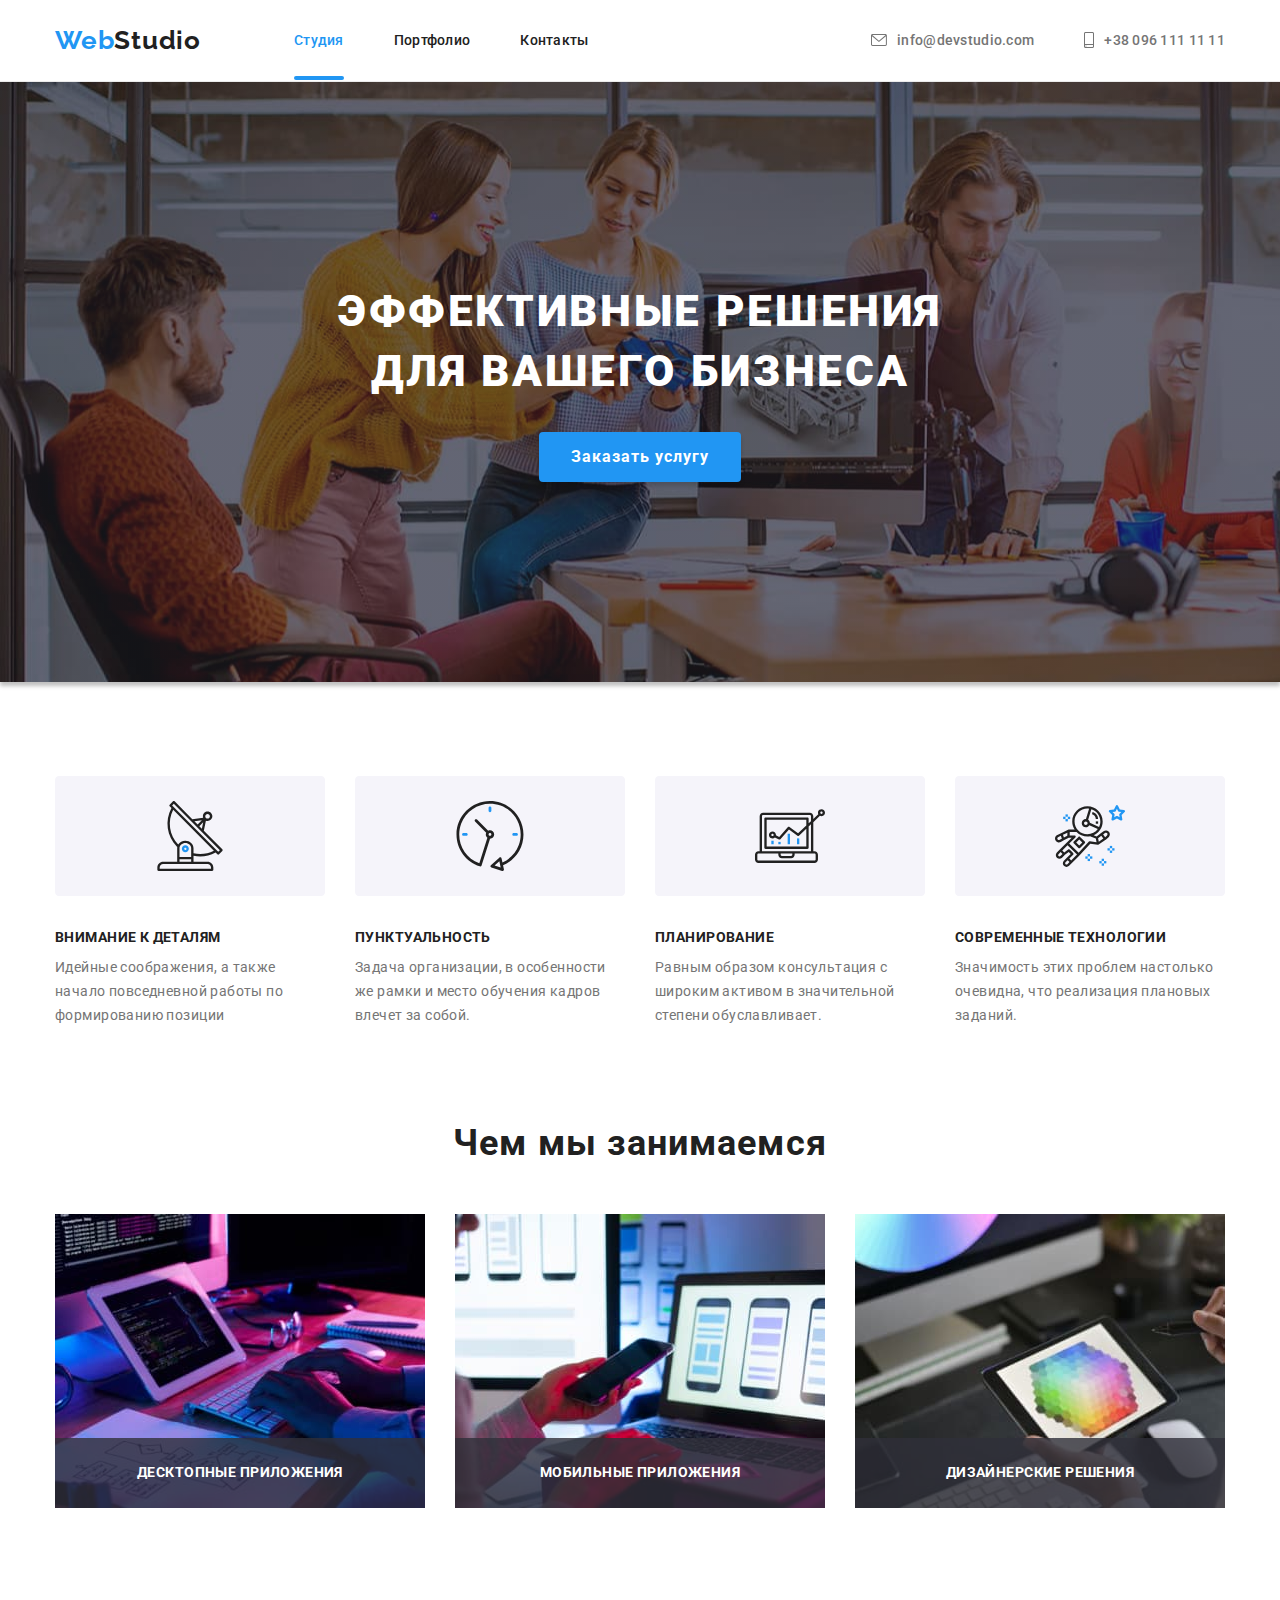
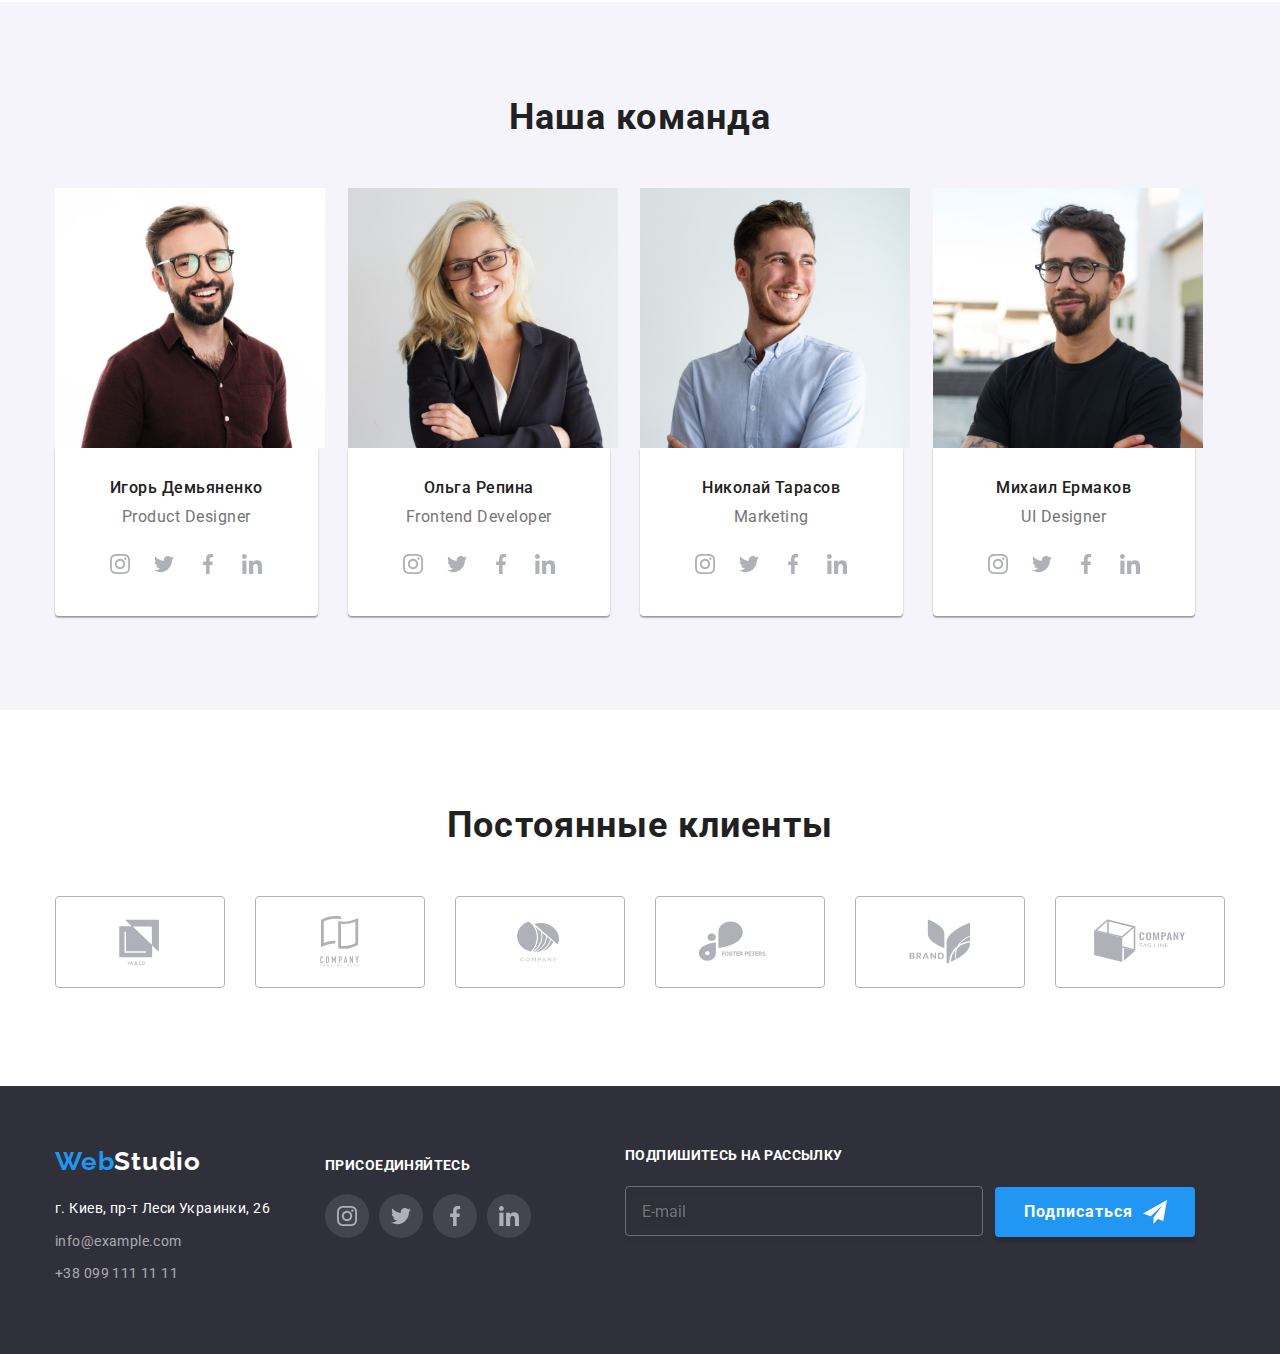
==== commit 21f26aee: "Добавляет начальную мобильную разметку Index" ====
--- a/index.html
+++ b/index.html
@@ -53,13 +53,63 @@
           </li>
         </ul>
       </div>
+      <a href="./" class="header__logo header__logo--mobile"><span>Web</span>Studio</a>
+      <button class="open-menu-btn" data-menu-open>
+        <svg class="open-menu-icon" width="40" height="40">
+          <use href="./images/icons.svg#icon-burger"></use>
+        </svg>
+      </button>
+      <div class="mobile__menu" data-menu>
+        <div class="container mobile__menu--container">
+          <button class="mobile__menu__close--btn" data-menu-close>
+            <svg class="mobile__menu__close--icon" width="20" height="20">
+              <use href="./images/icons.svg#icon-close"></use>
+            </svg>
+          </button>
+          <nav class="mobile__menu--nav">
+            <ul class="mobile__menu--list">
+              <li class="mobile__menu__list--item">
+                <a href="#" class="mobile__menu__list--link mobile__current--link">Студия</a>
+              </li>
+              <li class="mobile__menu__list--item">
+                <a href="#" class="mobile__menu__list--link">Портфолио</a>
+              </li>
+              <li class="mobile__menu__list--item">
+                <a href="#" class="mobile__menu__list--link">Контакты</a>
+              </li>
+            </ul>
+          </nav>
+          <ul>
+            <li class="menu__contacts--list">
+              <a href="#" class="menu__contacts--link mobile__current--tel">+38 096 111 11 11</a>
+            </li>
+            <li class="menu__contacts--list list">
+              <a href="#" class="menu__contacts--link mobile__current--email">info@devstudio.com</a>
+            </li>
+          </ul>
+          <ul class="mobile__sociallink">
+            <li class="menu__sociallinks--list">
+              <a href="#" class="menu__sociallinks--link">Instagram</a>
+            </li>
+            <li class="menu__sociallinks--list">
+              <a href="#" class="menu__sociallinks--link">Twitter</a>
+            </li>
+            <li class="menu__sociallinks--list">
+              <a href="#" class="menu__sociallinks--link">Facebook</a>
+            </li>
+            <li class="menu__sociallinks--list">
+              <a href="#" class="menu__sociallinks--link">LinkedIn</a>
+            </li>
+          </ul>
+        </div>
+      </div>
     </header>
     <!-- Main -->
     <main>
       <section class="hero">
         <div class="container">
           <div class="hero__name">
-            <h1>Эффективные решения для вашего бизнеса</h1>
+            <h1 class="hero__title">Эффективные решения для вашего бизнеса</h1>
             <button class="hero__button" type="button" data-modal-open>Заказать услугу</button>
           </div>
         </div>
@@ -139,7 +189,7 @@
               <picture>
                 <source srcset="./images/dem'yanenko.jpg" media="(min-width: 1200px)" />
                 <source srcset="./images/tablet/dem'yanenko.jpg" media="(min-width: 768px)" />
-                <source srcset="./images/mobile/dem'yanenko.jpg" media="(min-width: 480px)" />
+                <source srcset="./images/mobile/dem'yanenko.jpg" media="(max-width: 767px)" />
                 <img class="images" src="#" alt="Продакт дизайнер" width="270" height="260" />
               </picture>
 
@@ -182,7 +232,7 @@
               <picture>
                 <source srcset="./images/repina.jpg" media="(min-width: 1200px)" />
                 <source srcset="./images/tablet/repina.jpg" media="(min-width: 768px)" />
-                <source srcset="./images/mobile/repina.jpg" media="(min-width: 480px)" />
+                <source srcset="./images/mobile/repina.jpg" media="(max-width: 767px)" />
                 <img class="images" src="#" alt="Фрондэнд девелопер" width="270" height="260" />
               </picture>
               <div class="staff__signature">
@@ -224,7 +274,7 @@
               <picture>
                 <source srcset="./images/tarasov.jpg" media="(min-width: 1200px)" />
                 <source srcset="./images/tablet/tarasov.jpg" media="(min-width: 768px)" />
-                <source srcset="./images/mobile/tarasov.jpg" media="(min-width: 480px)" />
+                <source srcset="./images/mobile/tarasov.jpg" media="(max-width: 767px)" />
                 <img class="images" src="#" alt="Маркетолог" width="270" height="260" />
               </picture>
               <div class="staff__signature">
@@ -266,7 +316,7 @@
               <picture>
                 <source srcset="./images/ermakov.jpg" media="(min-width: 1200px)" />
                 <source srcset="./images/tablet/ermakov.jpg" media="(min-width: 768px)" />
-                <source srcset="./images/mobile/ermakov.jpg" media="(min-width: 480px)" />
+                <source srcset="./images/mobile/ermakov.jpg" media="(max-width: 767px)" />
                 <img class="images" src="#" alt="Креативный дизайнер" width="270" height="260" />
               </picture>
               <div class="staff__signature">
@@ -516,9 +566,9 @@
                 <use href="./images/icons.svg#icon-check-blue"></use>
               </svg>
             </span>
-            <span class="modal__agreement">
+            <p class="modal__agreement">
               Соглашаюсь с рассылкой и принимаю <a class="modal__link" href="">Условия договора</a>
-            </span>
+            </p>
           </label>
           <button type="submit" class="modal__form--button">Отправить</button>
         </form>
@@ -526,5 +576,6 @@
     </div>
 
     <script src="./js/modal.js"></script>
+    <script src="./js/menu.js"></script>
   </body>
 </html>
--- a/css/main.min.css
+++ b/css/main.min.css
@@ -1,2 +1,2 @@
-.visually__hidden{position:absolute !important;clip:rect(1px 1px 1px 1px);clip:rect(1px, 1px, 1px, 1px);padding:0 !important;border:0 !important;height:1px !important;width:1px !important;overflow:hidden}:root{--primary-text-color: #757575;--secondary-text-color: #212121;--third-text-color: #ffffff;--footer-links-color: #ffffff99;--accent-color: #2196f3;--primary-background-color: #ffffff;--header-background-color: #ffffff;--ourteam-background-color: #f5f4fa;--footer-background-color: #2f303a;--hero-background-color: #2f303a;--white-background-color: #ffffff}body{font-family:Roboto, sans-serif;color:var(--primary-text-color);background-color:var(--primary-background-color)}h1,h2,h3,p{margin-top:0;margin-bottom:0}ul,ol{margin-top:0;margin-bottom:0;padding-left:0}.block{display:block}.inline__block{display:inline-block}img{display:block}.images{display:block}.container{padding-left:15px;padding-right:15px;margin-left:auto;margin-right:auto}@media screen and (min-width: 480px){.container{width:450px}}@media screen and (min-width: 768px){.container{width:738px}}@media screen and (min-width: 1200px){.container{width:1200px}}.section{padding-top:60px;padding-bottom:60px}@media screen and (min-width: 480px){.section{padding-top:60px;padding-bottom:60px}}@media screen and (min-width: 768px){.section{padding-top:60px;padding-bottom:60px}}@media screen and (min-width: 1200px){.section{padding-top:94px;padding-bottom:94px}}.backdrop{position:fixed;top:0;left:0;background-color:rgba(0,0,0,0.2);width:100%;height:100%;opacity:1;transition:opacity 250ms cubic-bezier(0.4, 0, 0.2, 1)}.backdrop.is-hidden{opacity:0;pointer-events:none;visibility:hidden}.backdrop.is-hidden .modal{transform:translate(-50%, -50%) scale(0.5)}.modal__form--input{padding-bottom:10px;padding-top:4px;padding-left:42px;width:100%;height:40px;border:1px solid rgba(33,33,33,0.2);border-radius:4px;outline:none}.modal__form--input:focus{border:1px solid var(--accent-color)}.modal__form--input:focus+.modal__focus{fill:var(--accent-color)}.modal__form--button{display:block;margin:30px auto 40px;width:200px;height:50px;background-color:var(--accent-color);box-shadow:0px 4px 4px rgba(0,0,0,0.15);border-radius:4px;font-weight:bold;font-size:16px;line-height:1.87;text-align:center;letter-spacing:0.06em;color:var(--primary-background-color);box-shadow:0px 4px 4px rgba(0,0,0,0.15);border-radius:4px;outline:none;cursor:pointer;border:none}.modal__form--checbox{margin-right:7px}.modal__form--textarea{margin-bottom:20px;width:100%;height:120px;font-weight:normal;font-size:12px;line-height:1, 67;letter-spacing:0.01em;color:rgba(117,117,117,0.5);padding:12px 16px;resize:none}.modal__form--textarea:focus{color:var(--secondary-text-color)}.modal__form--checbox:checked+.check .label__input--checked{opacity:1}.modal__form--checbox:checked .modal__agreement::before{display:none}.modal{position:absolute;top:50%;left:50%;padding-left:40px;padding-right:40px;min-width:528px;min-height:581px;background-color:var(--primary-background-color);transform:translate(-50%, -50%) scale(1);transition:transform 250ms cubic-bezier(0.4, 0, 0.2, 1)}.modal__paragraph{font-weight:bold;font-size:20px;line-height:1.15;text-align:center;letter-spacing:0.03em;padding-top:40px;margin-bottom:12px;color:var(--secondary-text-color)}.modal__words{font-weight:normal;font-size:12px;line-height:1.67;letter-spacing:0.01em;color:var(--primary-text-color);margin-bottom:4px}.modal__name--area{position:relative}.modal__person--img{position:absolute;top:0;left:0;transform:translateX(12px) translateY(11px)}.modal__phone--area{position:relative}.modal__phone--img{position:absolute;top:0;left:0;transform:translateX(12px) translateY(11px)}.modal__email--area{position:relative}.modal__email--img{position:absolute;top:0;left:0;transform:translateX(12px) translateY(11px)}.modal__agreement{font-weight:normal;font-size:14px;line-height:1.71;letter-spacing:0.03em;color:var(--primary-text-color)}.modal__agreement::before{position:absolute;top:0;left:0;margin-left:13px;margin-top:3px;content:'';display:block;width:16px;height:15px;border:2px solid var(--secondary-text-color)}.label{display:flex;align-items:center;position:relative;width:100%}.label__input--checked{opacity:0;margin-right:7px;margin-left:13px;border:none;outline:none}.mailing{font-weight:bold;font-size:14px;line-height:1.42;letter-spacing:0.03em;text-transform:uppercase;margin-bottom:20px;color:var(--third-text-color)}.modal__link{color:var(--accent-color)}.close__button{position:absolute;top:8px;right:8px;width:30px;height:30px;background-color:transparent;cursor:pointer;padding:0;border:none;border:1px solid #0000001a;border-radius:50%}.close__button:hover .close__icon,.close__button:focus .close__icon{fill:var(--accent-color)}.sociallink__list{display:flex;list-style:none;justify-content:space-between;align-items:center;width:206px;margin-left:32px;margin-right:32px}.sociallink__link{width:44px;height:44px;display:block;border-radius:50%;padding:12px;transition:background-color 250ms cubic-bezier(0.4, 0, 0.2, 1),fill 250ms cubic-bezier(0.4, 0, 0.2, 1)}.sociallink__link:hover,.sociallink__link:focus{background-color:var(--accent-color);fill:var(--third-text-color)}.sociallink__link:not(:last-child){margin-right:10px}.sociallink__link:hover .sociallink__link,.sociallink__link:focus .sociallink__link{background-color:var(--accent-color);fill:var(--third-text-color)}.sociallink__element{display:block}.sociallink__link:hover .sociallink__icon,.sociallink__link:focus .sociallink__icon{fill:var(--third-text-color);background-color:var(--accent-color)}.sociallink__icon{fill:#afb1b8}.sociallink__list--footer{display:flex;list-style:none;justify-content:space-between;align-items:center;width:206px}.footer__social--links{padding-top:12px;width:calc((100% - 30px) / 2)}.sociallink__element--footer{display:block}.sociallink__element--footer:not(:last-child){margin-right:10px}.sociallink__link--footer{width:44px;height:44px;display:block;border-radius:50%;padding:12px;border-radius:50%;background-color:#ffffff1a;transition:fill 250ms cubic-bezier(0.4, 0, 0.2, 1),background-color 250ms cubic-bezier(0.4, 0, 0.2, 1)}.sociallink__link--footer:hover,.sociallink__link--footer:focus{background-color:var(--accent-color)}.sociallink__link--footer:hover .sociallink__icon--footer,.sociallink__link--footer:focus .sociallink__icon--footer{fill:var(--third-text-color);background-color:var(--accent-color)}.sociallink__icon--footer{fill:#afb1b8}.footer{background-color:var(--footer-background-color);padding-top:60px;padding-bottom:60px}.footer__container{display:flex;flex-direction:column}.footer__logo{text-decoration:none;color:var(--third-text-color);font-family:Raleway, sans-serif;font-weight:bold;font-size:26px;line-height:1.19;letter-spacing:0.03em;margin-bottom:20px}.footer__leftside{display:flex;width:calc((100% - 30px) / 2)}.footer__rightside{width:calc((100% - 30px) / 2);position:relative;vertical-align:baseline}.footer__address{text-decoration:none;font-style:normal;font-weight:normal;font-size:14px;line-height:1.71;letter-spacing:0.03em;color:var(--third-text-color)}.footer__contacts{list-style:none}.mail__phone{text-decoration:none;font-weight:normal;font-size:14px;line-height:1.71;letter-spacing:0.03em;color:var(--footer-links-color)}.footer__wrapper{display:flex;vertical-align:baseline}.join__us{font-weight:bold;font-size:14px;line-height:1.14;letter-spacing:0.03em;text-transform:uppercase;color:var(--primary-background-color);margin-bottom:20px}.footer__email--input{width:358px;height:50px;padding-left:16px;margin-right:12px;border:1px solid #ffffff4d;background-color:transparent;filter:drop-shadow(0px 4px 4px rgba(0,0,0,0.15));border-radius:4px;color:rgba(255,255,255,0.6)}.footer__button--send{position:relative;display:inline-block;width:200px;height:50px;text-align:center;padding-top:10px;padding-bottom:10px;padding-left:29px;padding-right:62px;background:var(--accent-color);box-shadow:0px 4px 4px rgba(0,0,0,0.15);border-radius:4px;border:none;color:var(--third-text-color);font-weight:bold;font-size:16px;line-height:1.87;align-items:center;text-align:center;letter-spacing:0.06em;cursor:pointer}.button__send{position:absolute;top:0;right:0;transform:translateX(-28px) translateY(13px)}.footer__block--width{width:calc((100% - 30px) / 2)}.header{background-color:var(--header-background-color);border-bottom:1px solid #ececec;padding-top:25px;padding-bottom:25px}.header__logo{text-decoration:none;color:var(--secondary-text-color);font-family:Raleway, sans-serif;font-weight:bold;font-size:26px;line-height:1.19;letter-spacing:0.03em;margin-right:93px}span{color:var(--accent-color)}.nav__link{position:relative;text-decoration:none;color:var(--secondary-text-color);font-weight:500;font-size:14px;line-height:1.14;letter-spacing:0.02em;transition:color 250ms cubic-bezier(0.4, 0, 0.2, 1)}.nav__link:hover,.nav__link:focus{color:#2196f3}.nav__link--current::after{content:'';position:absolute;display:block;width:100%;height:4px;background:var(--accent-color);border-radius:2px;bottom:-32px}.nav__link--current{color:#2196f3}.header__contacts{list-style:none;display:flex;margin-left:auto}.contacts__link{text-decoration:none;color:var(--primary-text-color);font-weight:500;font-size:14px;line-height:1.4;letter-spacing:0.02em;display:flex;align-items:center;transition:color 250ms cubic-bezier(0.4, 0, 0.2, 1)}.contacts__link:hover,.contacts__link:focus{color:var(--accent-color)}.contacts__link:hover .contacts__link--mail,.contacts__link:focus .contacts__link--mail{fill:var(--accent-color)}.contacts__link:hover .contacts__link--phone,.contacts__link:focus .contacts__link--phone{fill:var(--accent-color)}.contacts__link--mail{fill:var(--primary-text-color);margin-right:10px}.contacts__link--phone{margin-right:10px;fill:var(--primary-text-color)}.header__container{display:flex;align-items:center}.header__nav{display:flex;list-style:none}.nav__list:not(:last-child){margin-right:50px}.header__mail:not(:last-child){margin-right:50px}.hero{background-color:rgba(47,48,58,0.4);box-shadow:0px 4px 4px rgba(0,0,0,0.25);padding-top:200px;padding-bottom:200px;background-image:linear-gradient(#2f303a66, #2f303a66),url(../../images/heroimg.jpg);background-size:cover;background-repeat:no-repeat}h1{font-weight:900;font-size:44px;line-height:1.36;text-align:center;letter-spacing:0.06em;text-transform:uppercase;color:var(--third-text-color)}.hero__button{background-color:var(--accent-color);font-weight:bold;font-size:16px;line-height:1.87;text-align:center;letter-spacing:0.06em;color:var(--third-text-color);margin-top:30px;padding:10px 32px;box-shadow:0px 4px 4px rgba(0,0,0,0.15);border-radius:4px;border:none;cursor:pointer}.hero__name{display:flex;flex-direction:column;align-items:center;max-width:700px;margin-left:auto;margin-right:auto}.peculiarities__list{list-style:none;display:block}.peculiarities__list .peculiarities__list:not(:last-child){margin-bottom:30px}@media screen and (min-width: 768px){.peculiarities__list{display:flex;flex-wrap:wrap}}@media screen and (min-width: 1200px){.peculiarities__list{display:flex;margin-left:-30px;margin-top:-30px}}.peculiarities__link{width:100%}@media screen and (min-width: 480px){.peculiarities__link{width:450px}.peculiarities__link .peculiarities__link:not(:last-child){margin-bottom:30px}}@media screen and (min-width: 768px){.peculiarities__link{width:calc((100% - 60px) / 2)}}.peculiarities__link .peculiarities__link:nth-child(-n+2){margin-bottom:30px}@media screen and (min-width: 1200px){.peculiarities__link{width:calc((100% - 120px) / 4);margin-left:30px;margin-top:30px}}.peculiarities__logo{margin-bottom:30px}.peculiarities__heading{text-align:center;font-weight:bold;font-size:14px;line-height:1.14;letter-spacing:0.03em;text-transform:uppercase;margin-bottom:10px;color:var(--secondary-text-color)}@media screen and (min-width: 768px){.peculiarities__heading{text-align:left}}@media screen and (min-width: 1200px){.peculiarities__heading{text-align:left}}.peculiarities__par{font-weight:normal;font-size:14px;line-height:1.71;letter-spacing:0.03em;color:var(--primary-text-color)}.filter{list-style:none;display:flex;margin-bottom:34px;justify-content:center}.filter__button{font-weight:500;font-size:16px;line-height:1.62;letter-spacing:0.03em;padding:6px 22px;color:var(--secondary-text-color);cursor:pointer;border:transparent;border-radius:4px;transition:box-shadow 250ms cubic-bezier(0.4, 0, 0.2, 1),color 250ms cubic-bezier(0.4, 0, 0.2, 1),background-color 250ms cubic-bezier(0.4, 0, 0.2, 1)}.filter__button:hover,.filter__button:focus{box-shadow:0px 3px 1px rgba(0,0,0,0.1),0px 1px 2px rgba(0,0,0,0.08),0px 2px 2px rgba(0,0,0,0.12);color:var(--third-text-color);background-color:var(--accent-color)}.filter__item:not(:last-child){margin-right:8px}.example__items{font-weight:bold;font-size:18px;line-height:2;letter-spacing:0.06em;color:var(--secondary-text-color)}.example__list{list-style:none;display:flex;flex-wrap:wrap;margin-left:-30px;margin-top:-30px}.example__thumb{position:relative;overflow:hidden}.example__thumb::before{content:'';display:inline-block;width:100%;height:100%;background-color:rgba(33,150,243,0.9);position:absolute;opacity:0;transform:translateY(100%);transition:transform 250ms cubic-bezier(0.4, 0, 0.2, 1)}.example__links:hover .example__thumb::before,.example__links:focus .example__thumb::before{opacity:1;transform:translateY(0)}.example__cover--text{position:absolute;top:0;left:0;font-weight:normal;font-size:18px;line-height:1.56;letter-spacing:0.03em;padding:63px 24px;color:var(--third-text-color);opacity:0;transition:opacity 250ms cubic-bezier(0.4, 0, 0.2, 1)}.example__links:hover .example__cover--text,.example__links:focus .example__cover--text{opacity:1}.portfolio__image{display:block}.example__pictures{margin-left:30px;margin-top:30px;width:calc((100% - 90px) / 3)}.example__picture--signature{background-color:var(--white-background-color);padding-top:20px;padding-bottom:20px;padding-left:24px;padding-right:24px;border-left:1px solid #eeeeee;border-right:1px solid #eeeeee;border-bottom:1px solid #eeeeee}.example__links{text-decoration:none;display:block;transition:box-shadow 250ms cubic-bezier(0.4, 0, 0.2, 1)}.example__links:hover{box-shadow:0px 1px 1px rgba(0,0,0,0.12),0px 4px 4px rgba(0,0,0,0.06),1px 4px 6px rgba(0,0,0,0.16)}.example__paragraph{font-weight:normal;font-size:16px;line-height:1.87;letter-spacing:0.03em;color:var(--primary-text-color)}.mail__phone{font-style:normal;transition:color 250ms cubic-bezier(0.4, 0, 0.2, 1)}.mail__phone:hover,.mail__phone:focus{color:var(--accent-color)}.rubrics{font-weight:bold;font-size:28px;line-height:1.18;text-align:center;letter-spacing:0.03em;margin-bottom:30px;color:var(--secondary-text-color)}@media screen and (min-width: 1200px){.rubrics{font-size:36px;line-height:1.17;letter-spacing:0.03em;margin-bottom:50px}}.rubrics__team{list-style:none;display:block}@media screen and (min-width: 480px){.rubrics__team .rubrics__team:not(:last-child){margin-bottom:30px}}@media screen and (min-width: 768px){.rubrics__team{display:flex;flex-wrap:wrap;width:calc((100% - 60px) / 2)}.rubrics__team .rubrics__team:nth-child(-n+2){margin-bottom:30px}}@media screen and (min-width: 1200px){.rubrics__team{display:flex;margin-top:-30px;margin-left:-30px;width:100%}}.team__item{margin-top:30px;margin-left:30px;width:calc((100% - 120px) / 4)}.team{background-color:var(--ourteam-background-color)}.staff__signature{background-color:var(--white-background-color);padding-top:30px;padding-bottom:30px;box-shadow:0px 1px 3px rgba(0,0,0,0.12),0px 1px 1px rgba(0,0,0,0.14),0px 2px 1px rgba(0,0,0,0.2);border-radius:0px 0px 4px 4px}.staff__names{font-weight:500;font-size:16px;line-height:1.19;text-align:center;letter-spacing:0.03em;margin-bottom:10px;color:var(--secondary-text-color)}.staff__professions{font-weight:normal;font-size:16px;line-height:1.19;text-align:center;letter-spacing:0.03em;color:var(--primary-text-color);margin-bottom:16px}.rubrics__examples{list-style:none;display:flex;margin-top:-30px;margin-left:-30px}.rubrics__image{margin-top:30px;margin-left:30px;max-width:calc((100% - 90px) / 3);position:relative}.rubrics__image__cover--desctop{font-weight:bold;font-size:14px;line-height:1.14;text-align:center;letter-spacing:0.03em;text-transform:uppercase;color:var(--third-text-color);position:absolute;bottom:0;left:0;width:370px;height:70px;padding:27px 82px;background:rgba(47,48,58,0.8)}.rubrics__image__cover--mobile{font-weight:bold;font-size:14px;line-height:1.14;text-align:center;letter-spacing:0.03em;text-transform:uppercase;color:var(--third-text-color);position:absolute;bottom:0;left:0;width:370px;height:70px;padding:27px 85px;background:rgba(47,48,58,0.8)}.rubrics__image__cover--design{font-weight:bold;font-size:14px;line-height:1.14;text-align:center;letter-spacing:0.03em;text-transform:uppercase;color:var(--third-text-color);position:absolute;bottom:0;left:0;width:370px;height:70px;padding:27px 90px;background:rgba(47,48,58,0.8)}.our-work{padding-top:0px;background-color:var(--primary-background-color)}.regular__clients{font-weight:bold;font-size:36px;line-height:42px;text-align:center;letter-spacing:0.03em;margin-bottom:50px;color:var(--secondary-text-color)}.clients{width:170px;height:92px}.clients:not(:last-child){margin-right:30px}.clients__link{display:block;width:170px;height:92px}.clients__list{list-style:none;display:flex}.clients__logo{fill:#afb1b8;padding:16px 32px;border:1px solid #afb1b8;border-radius:4px;transition:fill 250ms cubic-bezier(0.4, 0, 0.2, 1),border 250ms cubic-bezier(0.4, 0, 0.2, 1),border-radius 250ms cubic-bezier(0.4, 0, 0.2, 1)}.clients__link:hover .clients__logo,.clients__link:focus .clients__logo{fill:var(--accent-color);border:1px solid var(--accent-color);border-radius:4px}.work__examples{display:flex;flex-direction:column}
+.visually__hidden{position:absolute !important;clip:rect(1px 1px 1px 1px);clip:rect(1px, 1px, 1px, 1px);padding:0 !important;border:0 !important;height:1px !important;width:1px !important;overflow:hidden}:root{--primary-text-color: #757575;--secondary-text-color: #212121;--third-text-color: #ffffff;--footer-links-color: #ffffff99;--accent-color: #2196f3;--primary-background-color: #ffffff;--header-background-color: #ffffff;--ourteam-background-color: #f5f4fa;--footer-background-color: #2f303a;--hero-background-color: #2f303a;--white-background-color: #ffffff}body{font-family:Roboto, sans-serif;color:var(--primary-text-color);background-color:var(--primary-background-color)}h1,h2,h3,p{margin-top:0;margin-bottom:0}ul,ol{margin-top:0;margin-bottom:0;padding-left:0}.block{display:block}.inline__block{display:inline-block}img{display:block}.images{display:block}@media screen and (max-width: 768px){.images{display:flex;flex-wrap:wrap;width:450px;height:460px}}.container{padding-left:15px;padding-right:15px;margin-left:auto;margin-right:auto}@media screen and (min-width: 480px){.container{width:480px}}@media screen and (min-width: 768px){.container{width:768px}}@media screen and (min-width: 1200px){.container{width:1200px}}.section{padding-top:60px;padding-bottom:60px}@media screen and (min-width: 480px){.section{padding-top:60px;padding-bottom:60px}}@media screen and (min-width: 768px){.section{padding-top:60px;padding-bottom:60px}}@media screen and (min-width: 1200px){.section{padding-top:94px;padding-bottom:94px}}.backdrop{position:fixed;top:0;left:0;background-color:rgba(0,0,0,0.2);width:100%;height:100%;opacity:1;transition:opacity 250ms cubic-bezier(0.4, 0, 0.2, 1)}.backdrop.is-hidden{opacity:0;pointer-events:none;visibility:hidden}.backdrop.is-hidden .modal{transform:translate(-50%, -50%) scale(0.5)}.modal__form--input{padding-bottom:10px;padding-top:4px;padding-left:42px;width:100%;height:40px;border:1px solid rgba(33,33,33,0.2);border-radius:4px;outline:none}.modal__form--input:focus{border:1px solid var(--accent-color)}.modal__form--input:focus+.modal__focus{fill:var(--accent-color)}.modal__form--button{display:block;margin:54px auto 0px;width:200px;height:50px;background-color:var(--accent-color);box-shadow:0px 4px 4px rgba(0,0,0,0.15);border-radius:4px;font-weight:bold;font-size:16px;line-height:1.87;text-align:center;letter-spacing:0.06em;color:var(--primary-background-color);box-shadow:0px 4px 4px rgba(0,0,0,0.15);border-radius:4px;outline:none;cursor:pointer;border:none}.modal__form--checbox{margin-right:7px}.modal__form--textarea{margin-bottom:20px;width:100%;height:120px;font-weight:normal;font-size:12px;line-height:1, 67;letter-spacing:0.01em;color:rgba(117,117,117,0.5);padding:12px 16px;resize:none}.modal__form--textarea:focus{color:var(--secondary-text-color)}.modal__form--checbox:checked+.check .label__input--checked{opacity:1}.modal__form--checbox:checked .modal__agreement::before{display:none}.modal{position:absolute;top:50%;left:50%;padding:40px;min-width:528px;min-height:581px;background-color:var(--primary-background-color);transform:translate(-50%, -50%) scale(1);transition:transform 250ms cubic-bezier(0.4, 0, 0.2, 1)}.modal__paragraph{font-weight:bold;font-size:20px;line-height:1.15;text-align:center;letter-spacing:0.03em;margin-bottom:12px;color:var(--secondary-text-color)}.modal__words{font-weight:normal;font-size:12px;line-height:1.67;letter-spacing:0.01em;color:var(--primary-text-color);margin-bottom:4px}.modal__name--area{display:block;position:relative}.modal__person--img{position:absolute;top:0;left:0;transform:translateX(12px) translateY(11px)}.modal__phone--area{display:block;position:relative}.modal__phone--img{position:absolute;top:0;left:0;transform:translateX(12px) translateY(11px)}.modal__email--area{display:block;position:relative}.modal__email--img{position:absolute;top:0;left:0;transform:translateX(12px) translateY(11px)}.modal__agreement{font-weight:normal;font-size:14px;line-height:1.71;letter-spacing:0.03em;color:var(--primary-text-color)}.modal__agreement::before{position:absolute;top:0;left:0;margin-left:13px;margin-top:2px;content:'';display:block;width:16px;height:15px;border:2px solid var(--secondary-text-color)}.label{display:flex;align-items:center;position:relative;width:100%}.label__input--checked{opacity:0;margin-right:7px;margin-left:13px;border:none;outline:none}.mailing{font-weight:bold;font-size:14px;line-height:1.42;letter-spacing:0.03em;text-transform:uppercase;margin-bottom:20px;color:var(--third-text-color)}@media screen and (max-width: 767px){.mailing{margin-top:60px;text-align:center}}.modal__link{color:var(--accent-color)}.mobile__menu{position:fixed;left:0;top:0;background-color:var(--white-background-color);width:100vw;height:100vh;max-height:796px;overflow-y:scroll;transform:translateY(-100%);transition:transform 500ms linear}.mobile__menu--list{list-style:none}.mobile__menu__list--link{display:block;text-decoration:none;margin-bottom:32px;font-weight:500;font-size:40px;line-height:1.18;letter-spacing:0.02em;color:var(--secondary-text-color)}.mobile__menu--nav{margin-bottom:302px}.menu__contacts--link{text-decoration:none}.menu__contacts--list{list-style:none}.menu__sociallinks--link{text-decoration:none;color:var(--accent-color);font-weight:500;font-size:18px;line-height:1.22;letter-spacing:0.02em}.menu__sociallinks--list{list-style:none}.mobile__menu.is-open{transform:translateY(0%)}.mobile__menu__close--btn{width:40px;height:40px;position:absolute;top:10px;right:15px;background-color:transparent;border:none;padding:0;line-height:0}.mobile__current--link{color:var(--accent-color)}.mobile__menu--container{padding-left:40px;padding-top:48px}.mobile__current--tel{display:block;font-weight:500;font-size:34px;line-height:1.18;letter-spacing:0.02em;color:var(--accent-color);margin-bottom:32px}.mobile__current--email{display:block;margin-bottom:64px;font-weight:500;font-size:24px;line-height:1.17;letter-spacing:0.02em;color:var(--primary-text-color)}.mobile__sociallink{display:flex;width:357px;justify-content:space-between;color:var(--accent-color)}.mobile__sociallink:not(:last-child){margin-right:20px}.close__button{position:absolute;top:8px;right:8px;width:30px;height:30px;background-color:transparent;cursor:pointer;padding:0;border:none;border:1px solid #0000001a;border-radius:50%}.close__button:hover .close__icon,.close__button:focus .close__icon{fill:var(--accent-color)}.open-menu-btn{position:absolute;top:0;right:0;background-color:transparent;border:none;padding:0;line-height:0;margin-top:10px;margin-right:15px}.open-menu-btn:hover{fill:var(--accent-color)}.sociallink__list{display:inline-flex;align-items:center}@media screen and (max-width: 768px){.sociallink__list{width:206px;justify-content:space-between}}.sociallink__link{width:44px;height:44px;display:block;border-radius:50%;padding:12px;transition:background-color 250ms cubic-bezier(0.4, 0, 0.2, 1),fill 250ms cubic-bezier(0.4, 0, 0.2, 1)}.sociallink__link:hover,.sociallink__link:focus{background-color:var(--accent-color);fill:var(--third-text-color)}.sociallink__link:not(:last-child){margin-right:10px}.sociallink__link:hover .sociallink__link,.sociallink__link:focus .sociallink__link{background-color:var(--accent-color);fill:var(--third-text-color)}.sociallink__element{display:block}.sociallink__link:hover .sociallink__icon,.sociallink__link:focus .sociallink__icon{fill:var(--third-text-color);background-color:var(--accent-color)}.sociallink__icon{fill:#afb1b8}.sociallink__list--footer{display:flex;list-style:none;justify-content:space-between;align-items:center;width:206px}@media screen and (max-width: 767px){.sociallink__list--footer{margin:0 auto}}@media screen and (min-width: 1200px){.footer__social--links{padding-top:12px;width:calc((100% - 30px) / 2)}}.sociallink__element--footer{display:block}.sociallink__element--footer:not(:last-child){margin-right:10px}.sociallink__link--footer{width:44px;height:44px;display:block;border-radius:50%;padding:12px;border-radius:50%;background-color:#ffffff1a;transition:fill 250ms cubic-bezier(0.4, 0, 0.2, 1),background-color 250ms cubic-bezier(0.4, 0, 0.2, 1)}.sociallink__link--footer:hover,.sociallink__link--footer:focus{background-color:var(--accent-color)}.sociallink__link--footer:hover .sociallink__icon--footer,.sociallink__link--footer:focus .sociallink__icon--footer{fill:var(--third-text-color);background-color:var(--accent-color)}.sociallink__icon--footer{fill:#afb1b8}.footer{background-color:var(--footer-background-color);padding-top:60px;padding-bottom:60px}.footer__container{display:block}@media screen and (min-width: 768px){.footer__container{display:flex}}@media screen and (min-width: 1200px){.footer__container{display:flex;flex-direction:column}}.footer__wrapper{display:block}@media screen and (min-width: 768px){.footer__wrapper{display:flex;flex-wrap:wrap}}@media screen and (min-width: 1200px){.footer__wrapper{display:flex;vertical-align:baseline}}.footer__leftside{display:block}@media screen and (min-width: 768px){.footer__leftside{display:flex;width:calc((100% - 330px) / 2)}}@media screen and (min-width: 1200px){.footer__leftside{display:flex;width:calc((100% - 30px) / 2)}}.footer__rightside{display:block}@media screen and (min-width: 1200px){.footer__rightside{width:450px;position:relative;vertical-align:middle}}@media screen and (min-width: 1200px){.footer__rightside{width:calc((100% - 30px) / 2);position:relative;vertical-align:baseline}}.footer__logo{text-decoration:none;color:var(--third-text-color);font-family:Raleway, sans-serif;font-weight:bold;font-size:24px;line-height:1.67;letter-spacing:0.03em;text-align:center;margin-bottom:20px}@media screen and (max-width: 767px){.footer__logo{display:block;font-family:Raleway;font-style:normal;font-weight:bold;font-size:24px;line-height:1.17;text-align:center;letter-spacing:0.03em;margin-bottom:20px}}@media screen and (min-width: 768px){.footer__logo{text-decoration:none;color:var(--third-text-color);font-family:Raleway, sans-serif;font-weight:bold;font-size:24px;line-height:1.67;letter-spacing:0.03em;text-align:center;margin-bottom:20px}}@media screen and (min-width: 1200px){.footer__logo{text-decoration:none;color:var(--third-text-color);font-family:Raleway, sans-serif;font-weight:bold;font-size:26px;line-height:1.19;letter-spacing:0.03em;text-align:start;margin-bottom:20px}}.footer__address{text-decoration:none;font-style:normal;font-weight:normal;font-size:14px;line-height:1.71;letter-spacing:0.03em;display:block;margin-bottom:8px;color:var(--third-text-color)}@media screen and (max-width: 767px){.footer__address{font-weight:normal;font-size:14px;line-height:1.71;text-align:center;letter-spacing:0.03em;color:var(--third-text-color)}}@media screen and (min-width: 1200px){.footer__address{text-decoration:none;font-style:normal;font-weight:normal;font-size:14px;line-height:1.71;letter-spacing:0.03em;margin-bottom:9px;color:var(--third-text-color)}}@media screen and (max-width: 767px){.footer__contacts{list-style:none}}@media screen and (min-width: 1200px){.footer__contacts{list-style:none}}.mail__phone{display:block;margin-bottom:8px;text-decoration:none;font-weight:normal;font-size:14px;line-height:1.71;letter-spacing:0.03em;margin-bottom:8px;color:var(--footer-links-color)}@media screen and (max-width: 767px){.mail__phone{text-align:center}}@media screen and (max-width: 767px){.join__us{font-weight:bold;font-size:14px;line-height:1.14;letter-spacing:0.03em;text-transform:uppercase;text-align:center;color:#ffffff;margin-top:60px;margin-bottom:20px}}@media screen and (min-width: 1200px){.join__us{font-weight:bold;font-size:14px;line-height:1.14;letter-spacing:0.03em;text-transform:uppercase;color:var(--primary-background-color);margin-bottom:20px}}@media screen and (max-width: 767px){.footer__email--input{display:block;margin-bottom:20px;width:100%;height:50px;padding-left:16px;background-color:#2f303a;border:1px solid rgba(255,255,255,0.3);box-sizing:border-box;filter:drop-shadow(0px 4px 4px rgba(0,0,0,0.15));border-radius:4px}}@media screen and (min-width: 1200px){.footer__email--input{width:358px;height:50px;padding-left:16px;margin-right:8px;border:1px solid #ffffff4d;background-color:transparent;filter:drop-shadow(0px 4px 4px rgba(0,0,0,0.15));border-radius:4px;color:rgba(255,255,255,0.6)}}@media screen and (max-width: 767px){.footer__button--send{width:200px;height:50px;color:#ffffff;background:#2196f3;box-shadow:0px 4px 4px rgba(0,0,0,0.15);border-radius:4px;font-weight:bold;font-size:16px;line-height:1.87;position:relative;display:block;align-items:center;text-align:center;letter-spacing:0.06em;margin:0 auto;padding-top:10px;padding-bottom:10px;padding-left:29px;padding-right:62px;border:none}}@media screen and (min-width: 1200px){.footer__button--send{position:relative;display:inline-block;width:200px;height:50px;text-align:center;padding-top:10px;padding-bottom:10px;padding-left:29px;padding-right:62px;background:var(--accent-color);box-shadow:0px 4px 4px rgba(0,0,0,0.15);border-radius:4px;border:none;color:var(--third-text-color);font-weight:bold;font-size:16px;line-height:1.87;align-items:center;text-align:center;letter-spacing:0.06em;cursor:pointer}}@media screen and (max-width: 767px){.button__send{position:absolute;top:0;right:0;transform:translateX(-28px) translateY(13px)}}@media screen and (min-width: 1200px){.button__send{position:absolute;top:0;right:0;transform:translateX(-28px) translateY(13px)}}@media screen and (min-width: 1200px){.footer__block--width{width:calc((100% - 30px) / 2)}}.header{background-color:var(--header-background-color);border-bottom:1px solid #ececec;padding-top:25px;padding-bottom:25px}.header__logo{text-decoration:none;color:var(--secondary-text-color);font-family:Raleway, sans-serif;font-weight:bold;font-size:26px;line-height:1.19;letter-spacing:0.03em;margin-right:93px}@media screen and (max-width: 767px){.header__logo{text-decoration:none;color:var(--secondary-text-color);font-family:Raleway, sans-serif;font-weight:bold;font-size:24px;line-height:1.17;letter-spacing:0.03em;margin-left:15px;margin-top:16px;margin-bottom:16px}}span{color:var(--accent-color)}.nav__link{position:relative;text-decoration:none;color:var(--secondary-text-color);font-weight:500;font-size:14px;line-height:1.14;letter-spacing:0.02em;transition:color 250ms cubic-bezier(0.4, 0, 0.2, 1)}.nav__link:hover,.nav__link:focus{color:#2196f3}.nav__link--current::after{content:'';position:absolute;display:block;width:100%;height:4px;background:var(--accent-color);border-radius:2px;bottom:-32px}.nav__link--current{color:#2196f3}.header__contacts{list-style:none;display:flex;margin-left:auto}.contacts__link{text-decoration:none;color:var(--primary-text-color);font-weight:500;font-size:14px;line-height:1.4;letter-spacing:0.02em;display:flex;align-items:center;transition:color 250ms cubic-bezier(0.4, 0, 0.2, 1)}.contacts__link:hover,.contacts__link:focus{color:var(--accent-color)}.contacts__link:hover .contacts__link--mail,.contacts__link:focus .contacts__link--mail{fill:var(--accent-color)}.contacts__link:hover .contacts__link--phone,.contacts__link:focus .contacts__link--phone{fill:var(--accent-color)}.contacts__link--mail{fill:var(--primary-text-color);margin-right:10px}.contacts__link--phone{margin-right:10px;fill:var(--primary-text-color)}.header__container{display:flex;align-items:center}.header__nav{display:flex;list-style:none}.nav__list:not(:last-child){margin-right:50px}.header__mail:not(:last-child){margin-right:50px}@media screen and (max-width: 767px){.header__container{display:none}}@media screen and (min-width: 768px){.open-menu-btn{display:none}.header__logo--mobile{display:none}}@media screen and (min-width: 768px){.mobile__menu{display:none}}@media screen and (min-width: 768px){.menu__contacts--container{display:none}}@media screen and (min-width: 768px){.menu__sociallinks{display:none}}.hero{background-color:rgba(47,48,58,0.4);box-shadow:0px 4px 4px rgba(0,0,0,0.25);padding-top:118px;padding-bottom:118px;background-image:linear-gradient(#2f303a66, #2f303a66),url(../../images/heroimg.jpg);background-size:cover;background-repeat:no-repeat;max-width:480px}@media screen and (max-width: 768px){.hero{background-color:rgba(47,48,58,0.4);box-shadow:0px 4px 4px rgba(0,0,0,0.25);padding-top:118px;padding-bottom:118px;background-image:linear-gradient(#2f303a66, #2f303a66),url(../../images/mobile/heroimg.jpg);background-size:cover;background-repeat:no-repeat;max-width:768px}}@media screen and (min-width: 1200px){.hero{background-color:rgba(47,48,58,0.4);box-shadow:0px 4px 4px rgba(0,0,0,0.25);padding-top:200px;padding-bottom:200px;background-image:linear-gradient(#2f303a66, #2f303a66),url(../../images/heroimg.jpg);background-size:cover;background-repeat:no-repeat;max-width:1600px}}h1{font-weight:900;font-size:44px;line-height:1.36;text-align:center;letter-spacing:0.06em;text-transform:uppercase;color:var(--third-text-color)}.hero__button{background-color:var(--accent-color);font-weight:bold;font-size:16px;line-height:1.87;text-align:center;letter-spacing:0.06em;color:var(--third-text-color);margin-top:30px;padding:10px 32px;box-shadow:0px 4px 4px rgba(0,0,0,0.15);border-radius:4px;border:none;cursor:pointer}.hero__name{display:flex;flex-direction:column;align-items:center;max-width:700px;margin-left:auto;margin-right:auto}@media screen and (max-width: 767px){.hero__title{width:360px;font-weight:900;font-size:26px;line-height:1.62;text-align:center;letter-spacing:0.06em;text-transform:uppercase;color:#ffffff}}.peculiarities__list{list-style:none;display:block}.peculiarities__list .peculiarities__list:not(:last-child){margin-bottom:30px}@media screen and (min-width: 768px){.peculiarities__list{display:flex;flex-wrap:wrap}}@media screen and (min-width: 1200px){.peculiarities__list{display:flex;flex-wrap:nowrap;margin-left:-30px;margin-top:-30px}}.peculiarities__link{width:100%}@media screen and (max-width: 480px){.peculiarities__link{width:450px;margin-bottom:30px}.peculiarities__link .peculiarities__link:not(:last-child){margin-bottom:30px}}@media screen and (min-width: 768px){.peculiarities__link{width:calc((100% - 60px) / 2)}}.peculiarities__link .peculiarities__link:nth-child(-n+2){margin-bottom:30px}@media screen and (min-width: 1200px){.peculiarities__link{width:calc((100% - 120px) / 4);margin-left:30px;margin-top:30px}}.peculiarities__logo{margin-bottom:30px}@media screen and (max-width: 767px){.peculiarities__logo{width:450px}}.peculiarities__heading{text-align:center;font-weight:bold;font-size:14px;line-height:1.14;letter-spacing:0.03em;text-transform:uppercase;margin-bottom:10px;color:var(--secondary-text-color)}@media screen and (min-width: 768px){.peculiarities__heading{text-align:left}}@media screen and (min-width: 1200px){.peculiarities__heading{text-align:left}}.peculiarities__par{font-weight:normal;font-size:14px;line-height:1.71;letter-spacing:0.03em;color:var(--primary-text-color)}@media screen and (max-width: 768px){.peculiarities__par{width:450px}}.filter{list-style:none;display:flex;margin-bottom:34px;justify-content:center}.filter__button{font-weight:500;font-size:16px;line-height:1.62;letter-spacing:0.03em;padding:6px 22px;color:var(--secondary-text-color);cursor:pointer;border:transparent;border-radius:4px;transition:box-shadow 250ms cubic-bezier(0.4, 0, 0.2, 1),color 250ms cubic-bezier(0.4, 0, 0.2, 1),background-color 250ms cubic-bezier(0.4, 0, 0.2, 1)}.filter__button:hover,.filter__button:focus{box-shadow:0px 3px 1px rgba(0,0,0,0.1),0px 1px 2px rgba(0,0,0,0.08),0px 2px 2px rgba(0,0,0,0.12);color:var(--third-text-color);background-color:var(--accent-color)}.filter__item:not(:last-child){margin-right:8px}.example__items{font-weight:bold;font-size:18px;line-height:2;letter-spacing:0.06em;color:var(--secondary-text-color)}.example__list{list-style:none;display:flex;flex-wrap:wrap;margin-left:-30px;margin-top:-30px}.example__thumb{position:relative;overflow:hidden}.example__thumb::before{content:'';display:inline-block;width:100%;height:100%;background-color:rgba(33,150,243,0.9);position:absolute;opacity:0;transform:translateY(100%);transition:transform 250ms cubic-bezier(0.4, 0, 0.2, 1)}.example__links:hover .example__thumb::before,.example__links:focus .example__thumb::before{opacity:1;transform:translateY(0)}.example__cover--text{position:absolute;top:0;left:0;font-weight:normal;font-size:18px;line-height:1.56;letter-spacing:0.03em;padding:63px 24px;color:var(--third-text-color);transform:translateY(100%);transition:transform 250ms cubic-bezier(0.4, 0, 0.2, 1)}.example__links:hover .example__cover--text,.example__links:focus .example__cover--text{transform:translateY(0)}.portfolio__image{display:block}.example__pictures{margin-left:30px;margin-top:30px;width:calc((100% - 90px) / 3)}.example__picture--signature{background-color:var(--white-background-color);padding-top:20px;padding-bottom:20px;padding-left:24px;padding-right:24px;border-left:1px solid #eeeeee;border-right:1px solid #eeeeee;border-bottom:1px solid #eeeeee}.example__links{text-decoration:none;display:block;transition:box-shadow 250ms cubic-bezier(0.4, 0, 0.2, 1)}.example__links:hover{box-shadow:0px 1px 1px rgba(0,0,0,0.12),0px 4px 4px rgba(0,0,0,0.06),1px 4px 6px rgba(0,0,0,0.16)}.example__paragraph{font-weight:normal;font-size:16px;line-height:1.87;letter-spacing:0.03em;color:var(--primary-text-color)}.mail__phone{font-style:normal;transition:color 250ms cubic-bezier(0.4, 0, 0.2, 1)}.mail__phone:hover,.mail__phone:focus{color:var(--accent-color)}.work__examples{display:flex;flex-direction:column}.rubrics{font-weight:bold;font-size:28px;line-height:1.18;text-align:center;letter-spacing:0.03em;margin-bottom:30px;color:var(--secondary-text-color)}@media screen and (min-width: 1200px){.rubrics{font-size:36px;line-height:1.17;letter-spacing:0.03em;margin-bottom:50px}}.rubrics__team{list-style:none;display:block}@media screen and (min-width: 480px){.rubrics__team .rubrics__team:not(:last-child){margin-bottom:30px}}@media screen and (min-width: 768px){.rubrics__team{display:flex;flex-wrap:wrap}}@media screen and (min-width: 1200px){.rubrics__team{display:flex;flex-wrap:nowrap;margin-top:-30px;margin-left:-30px;width:100%}}.team__item{display:block}@media screen and (min-width: 768px){.team__item{width:calc((100% - 60px) / 2)}}@media screen and (min-width: 1200px){.team__item{margin-top:30px;margin-left:30px;width:calc((100% - 120px) / 4)}}.team{background-color:var(--ourteam-background-color)}.staff__signature{text-align:center;background-color:var(--white-background-color);padding-top:30px;padding-bottom:30px;box-shadow:0px 1px 3px rgba(0,0,0,0.12),0px 1px 1px rgba(0,0,0,0.14),0px 2px 1px rgba(0,0,0,0.2);border-radius:0px 0px 4px 4px}@media screen and (max-width: 768px){.staff__signature{width:450px}}.staff__names{font-weight:500;font-size:16px;line-height:1.19;text-align:center;letter-spacing:0.03em;margin-bottom:10px;color:var(--secondary-text-color)}.staff__professions{font-weight:normal;font-size:16px;line-height:1.19;text-align:center;letter-spacing:0.03em;color:var(--primary-text-color);margin-bottom:16px}.rubrics__examples{list-style:none;display:flex;margin-top:-30px;margin-left:-30px}.rubrics__image{margin-top:30px;margin-left:30px;max-width:calc((100% - 90px) / 3);position:relative}.rubrics__image__cover--desctop{font-weight:bold;font-size:14px;line-height:1.14;text-align:center;letter-spacing:0.03em;text-transform:uppercase;color:var(--third-text-color);position:absolute;bottom:0;left:0;width:100%;padding:27px;background:rgba(47,48,58,0.8)}.rubrics__image__cover--mobile{font-weight:bold;font-size:14px;line-height:1.14;text-align:center;letter-spacing:0.03em;text-transform:uppercase;color:var(--third-text-color);position:absolute;bottom:0;left:0;width:100%;padding:27px;background:rgba(47,48,58,0.8)}.rubrics__image__cover--design{font-weight:bold;font-size:14px;line-height:1.14;text-align:center;letter-spacing:0.03em;text-transform:uppercase;color:var(--third-text-color);position:absolute;bottom:0;left:0;width:100%;padding:27px;background:rgba(47,48,58,0.8)}.our-work{padding-top:0px;background-color:var(--primary-background-color)}@media screen and (max-width: 767px){.our-work{display:none}}.regular__clients{font-weight:bold;font-size:28px;line-height:1.18;text-align:center;letter-spacing:0.03em;margin-bottom:30px;color:var(--secondary-text-color)}@media screen and (min-width: 768px){.regular__clients{font-weight:bold;font-size:28px;line-height:1.18;text-align:center;letter-spacing:0.03em;margin-bottom:30px;color:var(--secondary-text-color)}}@media screen and (min-width: 1200px){.regular__clients{font-weight:bold;font-size:36px;line-height:1.17;text-align:center;letter-spacing:0.03em;margin-bottom:50px;color:var(--secondary-text-color)}}.clients__list{list-style:none;display:flex;flex-wrap:wrap}@media screen and (max-width: 767px){.clients__list{display:flex;flex-wrap:wrap;margin-top:-30px;margin-left:-30px}}@media screen and (min-width: 1200px){.clients__list{display:flex;flex-wrap:nowrap;width:calc((100% - 180px) / 6)}}@media screen and (max-width: 767px){.clients{margin-top:30px;margin-left:30px;width:calc((100% - 60px) / 2)}}@media screen and (min-width: 1200px){.clients:not(:last-child){margin-right:30px}}.clients .clients__link{display:block;width:100%}.clients .clients__logo{fill:#afb1b8;padding:16px 32px;border:1px solid #afb1b8;border-radius:4px;transition:fill 250ms cubic-bezier(0.4, 0, 0.2, 1),border 250ms cubic-bezier(0.4, 0, 0.2, 1),border-radius 250ms cubic-bezier(0.4, 0, 0.2, 1)}.clients .clients__link:hover .clients__logo,.clients .clients__link:focus .clients__logo{fill:var(--accent-color);border:1px solid var(--accent-color);border-radius:4px}
 /*# sourceMappingURL=main.min.css.map */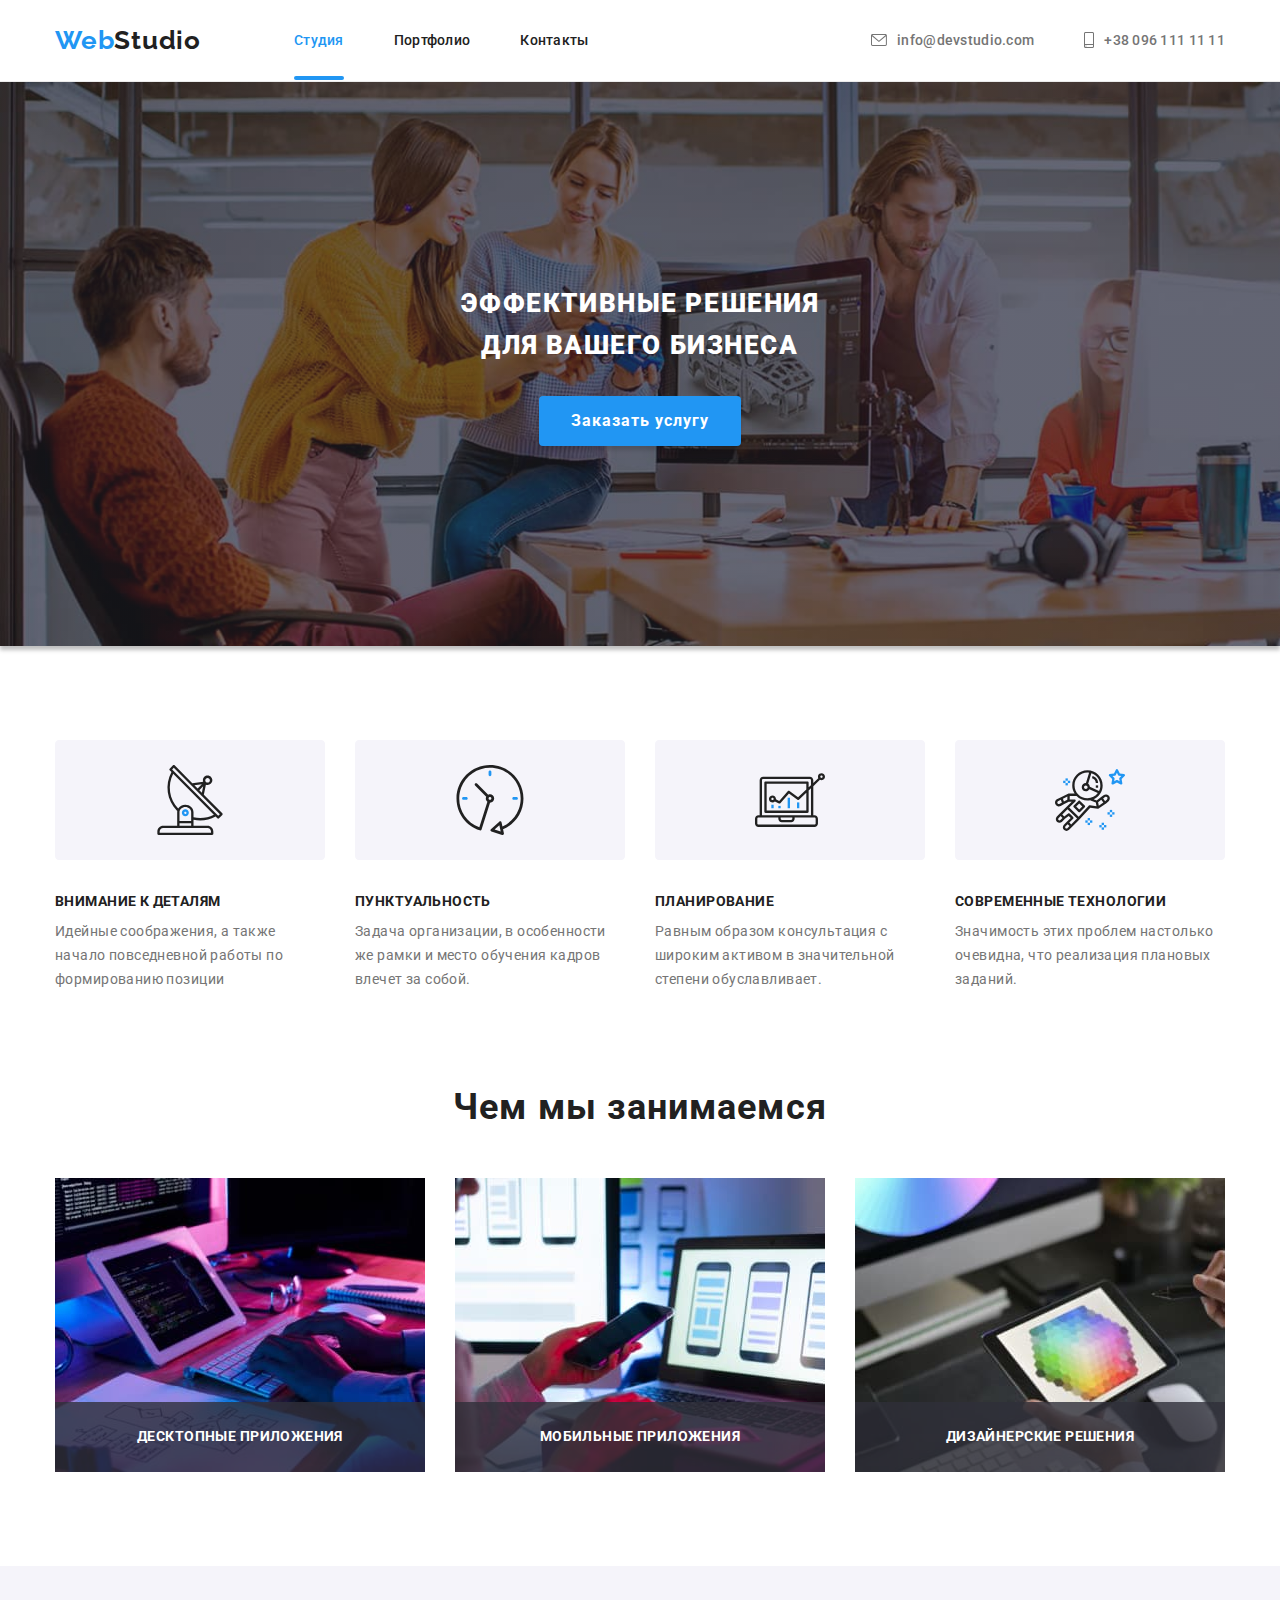
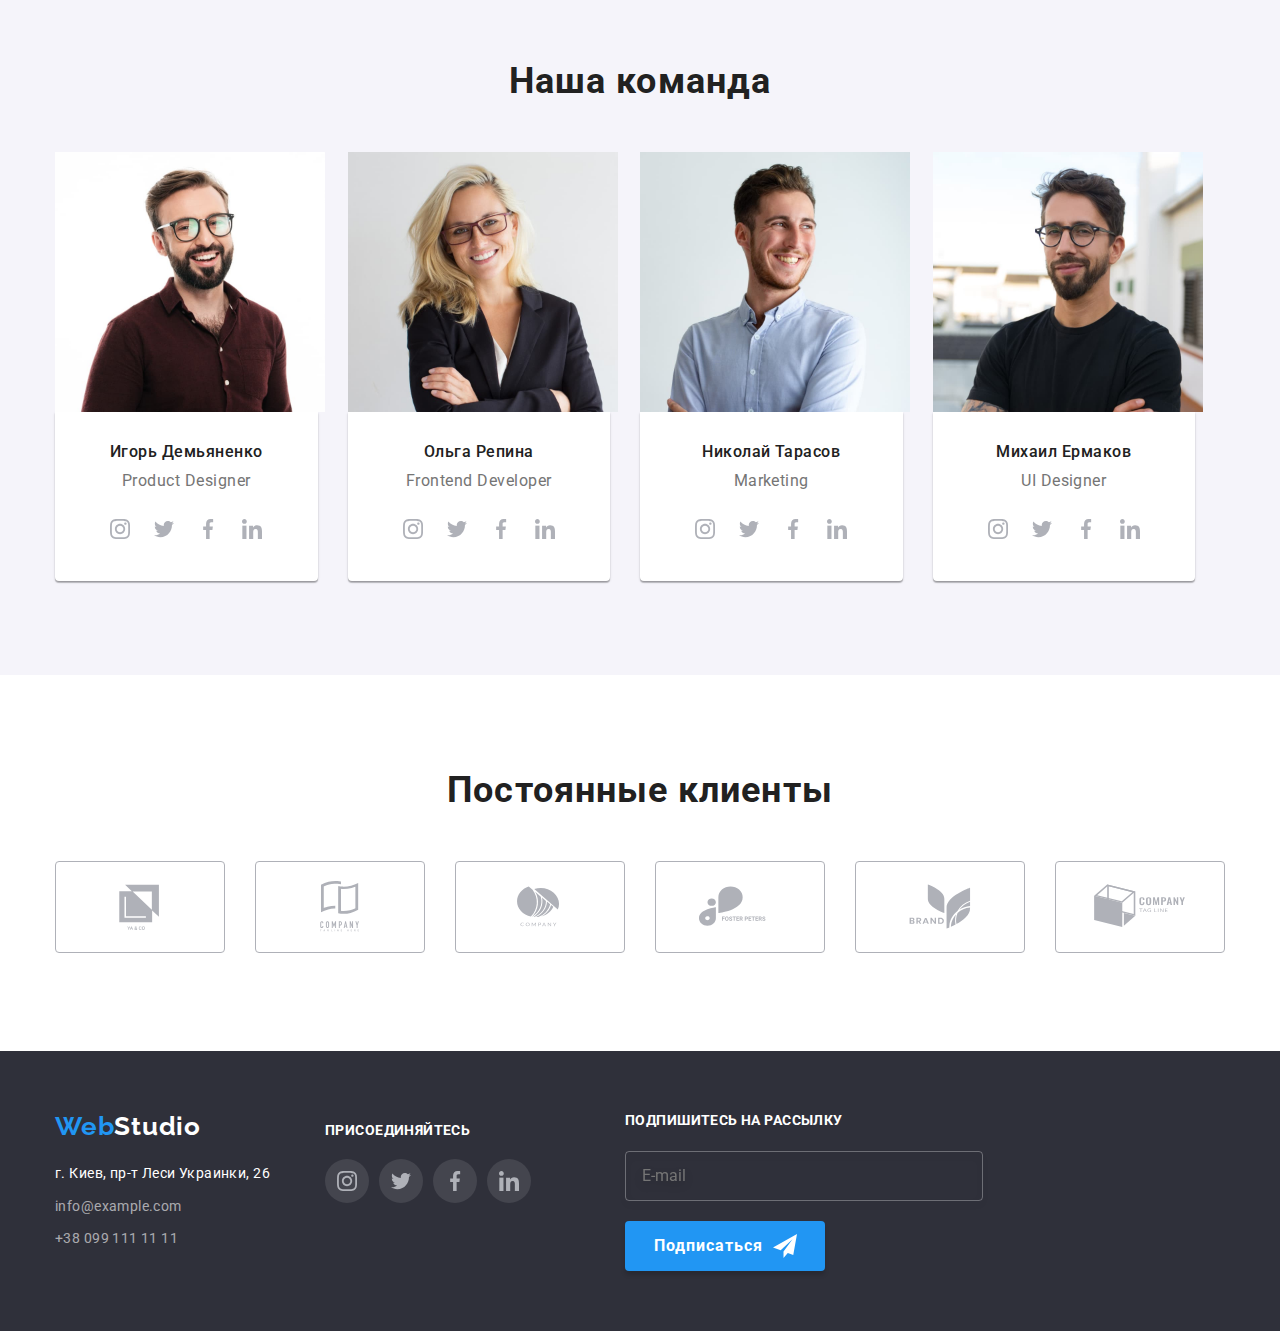
==== commit ce36bdda: "Добавляет мобильную и планшетную версии" ====
--- a/index.html
+++ b/index.html
@@ -69,10 +69,12 @@
           <nav class="mobile__menu--nav">
             <ul class="mobile__menu--list">
               <li class="mobile__menu__list--item">
-                <a href="#" class="mobile__menu__list--link mobile__current--link">Студия</a>
+                <a href="./index.html" class="mobile__menu__list--link mobile__current--link"
+                  >Студия</a
+                >
               </li>
               <li class="mobile__menu__list--item">
-                <a href="#" class="mobile__menu__list--link">Портфолио</a>
+                <a href="./portfolio.html" class="mobile__menu__list--link">Портфолио</a>
               </li>
               <li class="mobile__menu__list--item">
                 <a href="#" class="mobile__menu__list--link">Контакты</a>
--- a/css/main.min.css
+++ b/css/main.min.css
@@ -1,2 +1,2 @@
-.visually__hidden{position:absolute !important;clip:rect(1px 1px 1px 1px);clip:rect(1px, 1px, 1px, 1px);padding:0 !important;border:0 !important;height:1px !important;width:1px !important;overflow:hidden}:root{--primary-text-color: #757575;--secondary-text-color: #212121;--third-text-color: #ffffff;--footer-links-color: #ffffff99;--accent-color: #2196f3;--primary-background-color: #ffffff;--header-background-color: #ffffff;--ourteam-background-color: #f5f4fa;--footer-background-color: #2f303a;--hero-background-color: #2f303a;--white-background-color: #ffffff}body{font-family:Roboto, sans-serif;color:var(--primary-text-color);background-color:var(--primary-background-color)}h1,h2,h3,p{margin-top:0;margin-bottom:0}ul,ol{margin-top:0;margin-bottom:0;padding-left:0}.block{display:block}.inline__block{display:inline-block}img{display:block}.images{display:block}@media screen and (max-width: 768px){.images{display:flex;flex-wrap:wrap;width:450px;height:460px}}.container{padding-left:15px;padding-right:15px;margin-left:auto;margin-right:auto}@media screen and (min-width: 480px){.container{width:480px}}@media screen and (min-width: 768px){.container{width:768px}}@media screen and (min-width: 1200px){.container{width:1200px}}.section{padding-top:60px;padding-bottom:60px}@media screen and (min-width: 480px){.section{padding-top:60px;padding-bottom:60px}}@media screen and (min-width: 768px){.section{padding-top:60px;padding-bottom:60px}}@media screen and (min-width: 1200px){.section{padding-top:94px;padding-bottom:94px}}.backdrop{position:fixed;top:0;left:0;background-color:rgba(0,0,0,0.2);width:100%;height:100%;opacity:1;transition:opacity 250ms cubic-bezier(0.4, 0, 0.2, 1)}.backdrop.is-hidden{opacity:0;pointer-events:none;visibility:hidden}.backdrop.is-hidden .modal{transform:translate(-50%, -50%) scale(0.5)}.modal__form--input{padding-bottom:10px;padding-top:4px;padding-left:42px;width:100%;height:40px;border:1px solid rgba(33,33,33,0.2);border-radius:4px;outline:none}.modal__form--input:focus{border:1px solid var(--accent-color)}.modal__form--input:focus+.modal__focus{fill:var(--accent-color)}.modal__form--button{display:block;margin:54px auto 0px;width:200px;height:50px;background-color:var(--accent-color);box-shadow:0px 4px 4px rgba(0,0,0,0.15);border-radius:4px;font-weight:bold;font-size:16px;line-height:1.87;text-align:center;letter-spacing:0.06em;color:var(--primary-background-color);box-shadow:0px 4px 4px rgba(0,0,0,0.15);border-radius:4px;outline:none;cursor:pointer;border:none}.modal__form--checbox{margin-right:7px}.modal__form--textarea{margin-bottom:20px;width:100%;height:120px;font-weight:normal;font-size:12px;line-height:1, 67;letter-spacing:0.01em;color:rgba(117,117,117,0.5);padding:12px 16px;resize:none}.modal__form--textarea:focus{color:var(--secondary-text-color)}.modal__form--checbox:checked+.check .label__input--checked{opacity:1}.modal__form--checbox:checked .modal__agreement::before{display:none}.modal{position:absolute;top:50%;left:50%;padding:40px;min-width:528px;min-height:581px;background-color:var(--primary-background-color);transform:translate(-50%, -50%) scale(1);transition:transform 250ms cubic-bezier(0.4, 0, 0.2, 1)}.modal__paragraph{font-weight:bold;font-size:20px;line-height:1.15;text-align:center;letter-spacing:0.03em;margin-bottom:12px;color:var(--secondary-text-color)}.modal__words{font-weight:normal;font-size:12px;line-height:1.67;letter-spacing:0.01em;color:var(--primary-text-color);margin-bottom:4px}.modal__name--area{display:block;position:relative}.modal__person--img{position:absolute;top:0;left:0;transform:translateX(12px) translateY(11px)}.modal__phone--area{display:block;position:relative}.modal__phone--img{position:absolute;top:0;left:0;transform:translateX(12px) translateY(11px)}.modal__email--area{display:block;position:relative}.modal__email--img{position:absolute;top:0;left:0;transform:translateX(12px) translateY(11px)}.modal__agreement{font-weight:normal;font-size:14px;line-height:1.71;letter-spacing:0.03em;color:var(--primary-text-color)}.modal__agreement::before{position:absolute;top:0;left:0;margin-left:13px;margin-top:2px;content:'';display:block;width:16px;height:15px;border:2px solid var(--secondary-text-color)}.label{display:flex;align-items:center;position:relative;width:100%}.label__input--checked{opacity:0;margin-right:7px;margin-left:13px;border:none;outline:none}.mailing{font-weight:bold;font-size:14px;line-height:1.42;letter-spacing:0.03em;text-transform:uppercase;margin-bottom:20px;color:var(--third-text-color)}@media screen and (max-width: 767px){.mailing{margin-top:60px;text-align:center}}.modal__link{color:var(--accent-color)}.mobile__menu{position:fixed;left:0;top:0;background-color:var(--white-background-color);width:100vw;height:100vh;max-height:796px;overflow-y:scroll;transform:translateY(-100%);transition:transform 500ms linear}.mobile__menu--list{list-style:none}.mobile__menu__list--link{display:block;text-decoration:none;margin-bottom:32px;font-weight:500;font-size:40px;line-height:1.18;letter-spacing:0.02em;color:var(--secondary-text-color)}.mobile__menu--nav{margin-bottom:302px}.menu__contacts--link{text-decoration:none}.menu__contacts--list{list-style:none}.menu__sociallinks--link{text-decoration:none;color:var(--accent-color);font-weight:500;font-size:18px;line-height:1.22;letter-spacing:0.02em}.menu__sociallinks--list{list-style:none}.mobile__menu.is-open{transform:translateY(0%)}.mobile__menu__close--btn{width:40px;height:40px;position:absolute;top:10px;right:15px;background-color:transparent;border:none;padding:0;line-height:0}.mobile__current--link{color:var(--accent-color)}.mobile__menu--container{padding-left:40px;padding-top:48px}.mobile__current--tel{display:block;font-weight:500;font-size:34px;line-height:1.18;letter-spacing:0.02em;color:var(--accent-color);margin-bottom:32px}.mobile__current--email{display:block;margin-bottom:64px;font-weight:500;font-size:24px;line-height:1.17;letter-spacing:0.02em;color:var(--primary-text-color)}.mobile__sociallink{display:flex;width:357px;justify-content:space-between;color:var(--accent-color)}.mobile__sociallink:not(:last-child){margin-right:20px}.close__button{position:absolute;top:8px;right:8px;width:30px;height:30px;background-color:transparent;cursor:pointer;padding:0;border:none;border:1px solid #0000001a;border-radius:50%}.close__button:hover .close__icon,.close__button:focus .close__icon{fill:var(--accent-color)}.open-menu-btn{position:absolute;top:0;right:0;background-color:transparent;border:none;padding:0;line-height:0;margin-top:10px;margin-right:15px}.open-menu-btn:hover{fill:var(--accent-color)}.sociallink__list{display:inline-flex;align-items:center}@media screen and (max-width: 768px){.sociallink__list{width:206px;justify-content:space-between}}.sociallink__link{width:44px;height:44px;display:block;border-radius:50%;padding:12px;transition:background-color 250ms cubic-bezier(0.4, 0, 0.2, 1),fill 250ms cubic-bezier(0.4, 0, 0.2, 1)}.sociallink__link:hover,.sociallink__link:focus{background-color:var(--accent-color);fill:var(--third-text-color)}.sociallink__link:not(:last-child){margin-right:10px}.sociallink__link:hover .sociallink__link,.sociallink__link:focus .sociallink__link{background-color:var(--accent-color);fill:var(--third-text-color)}.sociallink__element{display:block}.sociallink__link:hover .sociallink__icon,.sociallink__link:focus .sociallink__icon{fill:var(--third-text-color);background-color:var(--accent-color)}.sociallink__icon{fill:#afb1b8}.sociallink__list--footer{display:flex;list-style:none;justify-content:space-between;align-items:center;width:206px}@media screen and (max-width: 767px){.sociallink__list--footer{margin:0 auto}}@media screen and (min-width: 1200px){.footer__social--links{padding-top:12px;width:calc((100% - 30px) / 2)}}.sociallink__element--footer{display:block}.sociallink__element--footer:not(:last-child){margin-right:10px}.sociallink__link--footer{width:44px;height:44px;display:block;border-radius:50%;padding:12px;border-radius:50%;background-color:#ffffff1a;transition:fill 250ms cubic-bezier(0.4, 0, 0.2, 1),background-color 250ms cubic-bezier(0.4, 0, 0.2, 1)}.sociallink__link--footer:hover,.sociallink__link--footer:focus{background-color:var(--accent-color)}.sociallink__link--footer:hover .sociallink__icon--footer,.sociallink__link--footer:focus .sociallink__icon--footer{fill:var(--third-text-color);background-color:var(--accent-color)}.sociallink__icon--footer{fill:#afb1b8}.footer{background-color:var(--footer-background-color);padding-top:60px;padding-bottom:60px}.footer__container{display:block}@media screen and (min-width: 768px){.footer__container{display:flex}}@media screen and (min-width: 1200px){.footer__container{display:flex;flex-direction:column}}.footer__wrapper{display:block}@media screen and (min-width: 768px){.footer__wrapper{display:flex;flex-wrap:wrap}}@media screen and (min-width: 1200px){.footer__wrapper{display:flex;vertical-align:baseline}}.footer__leftside{display:block}@media screen and (min-width: 768px){.footer__leftside{display:flex;width:calc((100% - 330px) / 2)}}@media screen and (min-width: 1200px){.footer__leftside{display:flex;width:calc((100% - 30px) / 2)}}.footer__rightside{display:block}@media screen and (min-width: 1200px){.footer__rightside{width:450px;position:relative;vertical-align:middle}}@media screen and (min-width: 1200px){.footer__rightside{width:calc((100% - 30px) / 2);position:relative;vertical-align:baseline}}.footer__logo{text-decoration:none;color:var(--third-text-color);font-family:Raleway, sans-serif;font-weight:bold;font-size:24px;line-height:1.67;letter-spacing:0.03em;text-align:center;margin-bottom:20px}@media screen and (max-width: 767px){.footer__logo{display:block;font-family:Raleway;font-style:normal;font-weight:bold;font-size:24px;line-height:1.17;text-align:center;letter-spacing:0.03em;margin-bottom:20px}}@media screen and (min-width: 768px){.footer__logo{text-decoration:none;color:var(--third-text-color);font-family:Raleway, sans-serif;font-weight:bold;font-size:24px;line-height:1.67;letter-spacing:0.03em;text-align:center;margin-bottom:20px}}@media screen and (min-width: 1200px){.footer__logo{text-decoration:none;color:var(--third-text-color);font-family:Raleway, sans-serif;font-weight:bold;font-size:26px;line-height:1.19;letter-spacing:0.03em;text-align:start;margin-bottom:20px}}.footer__address{text-decoration:none;font-style:normal;font-weight:normal;font-size:14px;line-height:1.71;letter-spacing:0.03em;display:block;margin-bottom:8px;color:var(--third-text-color)}@media screen and (max-width: 767px){.footer__address{font-weight:normal;font-size:14px;line-height:1.71;text-align:center;letter-spacing:0.03em;color:var(--third-text-color)}}@media screen and (min-width: 1200px){.footer__address{text-decoration:none;font-style:normal;font-weight:normal;font-size:14px;line-height:1.71;letter-spacing:0.03em;margin-bottom:9px;color:var(--third-text-color)}}@media screen and (max-width: 767px){.footer__contacts{list-style:none}}@media screen and (min-width: 1200px){.footer__contacts{list-style:none}}.mail__phone{display:block;margin-bottom:8px;text-decoration:none;font-weight:normal;font-size:14px;line-height:1.71;letter-spacing:0.03em;margin-bottom:8px;color:var(--footer-links-color)}@media screen and (max-width: 767px){.mail__phone{text-align:center}}@media screen and (max-width: 767px){.join__us{font-weight:bold;font-size:14px;line-height:1.14;letter-spacing:0.03em;text-transform:uppercase;text-align:center;color:#ffffff;margin-top:60px;margin-bottom:20px}}@media screen and (min-width: 1200px){.join__us{font-weight:bold;font-size:14px;line-height:1.14;letter-spacing:0.03em;text-transform:uppercase;color:var(--primary-background-color);margin-bottom:20px}}@media screen and (max-width: 767px){.footer__email--input{display:block;margin-bottom:20px;width:100%;height:50px;padding-left:16px;background-color:#2f303a;border:1px solid rgba(255,255,255,0.3);box-sizing:border-box;filter:drop-shadow(0px 4px 4px rgba(0,0,0,0.15));border-radius:4px}}@media screen and (min-width: 1200px){.footer__email--input{width:358px;height:50px;padding-left:16px;margin-right:8px;border:1px solid #ffffff4d;background-color:transparent;filter:drop-shadow(0px 4px 4px rgba(0,0,0,0.15));border-radius:4px;color:rgba(255,255,255,0.6)}}@media screen and (max-width: 767px){.footer__button--send{width:200px;height:50px;color:#ffffff;background:#2196f3;box-shadow:0px 4px 4px rgba(0,0,0,0.15);border-radius:4px;font-weight:bold;font-size:16px;line-height:1.87;position:relative;display:block;align-items:center;text-align:center;letter-spacing:0.06em;margin:0 auto;padding-top:10px;padding-bottom:10px;padding-left:29px;padding-right:62px;border:none}}@media screen and (min-width: 1200px){.footer__button--send{position:relative;display:inline-block;width:200px;height:50px;text-align:center;padding-top:10px;padding-bottom:10px;padding-left:29px;padding-right:62px;background:var(--accent-color);box-shadow:0px 4px 4px rgba(0,0,0,0.15);border-radius:4px;border:none;color:var(--third-text-color);font-weight:bold;font-size:16px;line-height:1.87;align-items:center;text-align:center;letter-spacing:0.06em;cursor:pointer}}@media screen and (max-width: 767px){.button__send{position:absolute;top:0;right:0;transform:translateX(-28px) translateY(13px)}}@media screen and (min-width: 1200px){.button__send{position:absolute;top:0;right:0;transform:translateX(-28px) translateY(13px)}}@media screen and (min-width: 1200px){.footer__block--width{width:calc((100% - 30px) / 2)}}.header{background-color:var(--header-background-color);border-bottom:1px solid #ececec;padding-top:25px;padding-bottom:25px}.header__logo{text-decoration:none;color:var(--secondary-text-color);font-family:Raleway, sans-serif;font-weight:bold;font-size:26px;line-height:1.19;letter-spacing:0.03em;margin-right:93px}@media screen and (max-width: 767px){.header__logo{text-decoration:none;color:var(--secondary-text-color);font-family:Raleway, sans-serif;font-weight:bold;font-size:24px;line-height:1.17;letter-spacing:0.03em;margin-left:15px;margin-top:16px;margin-bottom:16px}}span{color:var(--accent-color)}.nav__link{position:relative;text-decoration:none;color:var(--secondary-text-color);font-weight:500;font-size:14px;line-height:1.14;letter-spacing:0.02em;transition:color 250ms cubic-bezier(0.4, 0, 0.2, 1)}.nav__link:hover,.nav__link:focus{color:#2196f3}.nav__link--current::after{content:'';position:absolute;display:block;width:100%;height:4px;background:var(--accent-color);border-radius:2px;bottom:-32px}.nav__link--current{color:#2196f3}.header__contacts{list-style:none;display:flex;margin-left:auto}.contacts__link{text-decoration:none;color:var(--primary-text-color);font-weight:500;font-size:14px;line-height:1.4;letter-spacing:0.02em;display:flex;align-items:center;transition:color 250ms cubic-bezier(0.4, 0, 0.2, 1)}.contacts__link:hover,.contacts__link:focus{color:var(--accent-color)}.contacts__link:hover .contacts__link--mail,.contacts__link:focus .contacts__link--mail{fill:var(--accent-color)}.contacts__link:hover .contacts__link--phone,.contacts__link:focus .contacts__link--phone{fill:var(--accent-color)}.contacts__link--mail{fill:var(--primary-text-color);margin-right:10px}.contacts__link--phone{margin-right:10px;fill:var(--primary-text-color)}.header__container{display:flex;align-items:center}.header__nav{display:flex;list-style:none}.nav__list:not(:last-child){margin-right:50px}.header__mail:not(:last-child){margin-right:50px}@media screen and (max-width: 767px){.header__container{display:none}}@media screen and (min-width: 768px){.open-menu-btn{display:none}.header__logo--mobile{display:none}}@media screen and (min-width: 768px){.mobile__menu{display:none}}@media screen and (min-width: 768px){.menu__contacts--container{display:none}}@media screen and (min-width: 768px){.menu__sociallinks{display:none}}.hero{background-color:rgba(47,48,58,0.4);box-shadow:0px 4px 4px rgba(0,0,0,0.25);padding-top:118px;padding-bottom:118px;background-image:linear-gradient(#2f303a66, #2f303a66),url(../../images/heroimg.jpg);background-size:cover;background-repeat:no-repeat;max-width:480px}@media screen and (max-width: 768px){.hero{background-color:rgba(47,48,58,0.4);box-shadow:0px 4px 4px rgba(0,0,0,0.25);padding-top:118px;padding-bottom:118px;background-image:linear-gradient(#2f303a66, #2f303a66),url(../../images/mobile/heroimg.jpg);background-size:cover;background-repeat:no-repeat;max-width:768px}}@media screen and (min-width: 1200px){.hero{background-color:rgba(47,48,58,0.4);box-shadow:0px 4px 4px rgba(0,0,0,0.25);padding-top:200px;padding-bottom:200px;background-image:linear-gradient(#2f303a66, #2f303a66),url(../../images/heroimg.jpg);background-size:cover;background-repeat:no-repeat;max-width:1600px}}h1{font-weight:900;font-size:44px;line-height:1.36;text-align:center;letter-spacing:0.06em;text-transform:uppercase;color:var(--third-text-color)}.hero__button{background-color:var(--accent-color);font-weight:bold;font-size:16px;line-height:1.87;text-align:center;letter-spacing:0.06em;color:var(--third-text-color);margin-top:30px;padding:10px 32px;box-shadow:0px 4px 4px rgba(0,0,0,0.15);border-radius:4px;border:none;cursor:pointer}.hero__name{display:flex;flex-direction:column;align-items:center;max-width:700px;margin-left:auto;margin-right:auto}@media screen and (max-width: 767px){.hero__title{width:360px;font-weight:900;font-size:26px;line-height:1.62;text-align:center;letter-spacing:0.06em;text-transform:uppercase;color:#ffffff}}.peculiarities__list{list-style:none;display:block}.peculiarities__list .peculiarities__list:not(:last-child){margin-bottom:30px}@media screen and (min-width: 768px){.peculiarities__list{display:flex;flex-wrap:wrap}}@media screen and (min-width: 1200px){.peculiarities__list{display:flex;flex-wrap:nowrap;margin-left:-30px;margin-top:-30px}}.peculiarities__link{width:100%}@media screen and (max-width: 480px){.peculiarities__link{width:450px;margin-bottom:30px}.peculiarities__link .peculiarities__link:not(:last-child){margin-bottom:30px}}@media screen and (min-width: 768px){.peculiarities__link{width:calc((100% - 60px) / 2)}}.peculiarities__link .peculiarities__link:nth-child(-n+2){margin-bottom:30px}@media screen and (min-width: 1200px){.peculiarities__link{width:calc((100% - 120px) / 4);margin-left:30px;margin-top:30px}}.peculiarities__logo{margin-bottom:30px}@media screen and (max-width: 767px){.peculiarities__logo{width:450px}}.peculiarities__heading{text-align:center;font-weight:bold;font-size:14px;line-height:1.14;letter-spacing:0.03em;text-transform:uppercase;margin-bottom:10px;color:var(--secondary-text-color)}@media screen and (min-width: 768px){.peculiarities__heading{text-align:left}}@media screen and (min-width: 1200px){.peculiarities__heading{text-align:left}}.peculiarities__par{font-weight:normal;font-size:14px;line-height:1.71;letter-spacing:0.03em;color:var(--primary-text-color)}@media screen and (max-width: 768px){.peculiarities__par{width:450px}}.filter{list-style:none;display:flex;margin-bottom:34px;justify-content:center}.filter__button{font-weight:500;font-size:16px;line-height:1.62;letter-spacing:0.03em;padding:6px 22px;color:var(--secondary-text-color);cursor:pointer;border:transparent;border-radius:4px;transition:box-shadow 250ms cubic-bezier(0.4, 0, 0.2, 1),color 250ms cubic-bezier(0.4, 0, 0.2, 1),background-color 250ms cubic-bezier(0.4, 0, 0.2, 1)}.filter__button:hover,.filter__button:focus{box-shadow:0px 3px 1px rgba(0,0,0,0.1),0px 1px 2px rgba(0,0,0,0.08),0px 2px 2px rgba(0,0,0,0.12);color:var(--third-text-color);background-color:var(--accent-color)}.filter__item:not(:last-child){margin-right:8px}.example__items{font-weight:bold;font-size:18px;line-height:2;letter-spacing:0.06em;color:var(--secondary-text-color)}.example__list{list-style:none;display:flex;flex-wrap:wrap;margin-left:-30px;margin-top:-30px}.example__thumb{position:relative;overflow:hidden}.example__thumb::before{content:'';display:inline-block;width:100%;height:100%;background-color:rgba(33,150,243,0.9);position:absolute;opacity:0;transform:translateY(100%);transition:transform 250ms cubic-bezier(0.4, 0, 0.2, 1)}.example__links:hover .example__thumb::before,.example__links:focus .example__thumb::before{opacity:1;transform:translateY(0)}.example__cover--text{position:absolute;top:0;left:0;font-weight:normal;font-size:18px;line-height:1.56;letter-spacing:0.03em;padding:63px 24px;color:var(--third-text-color);transform:translateY(100%);transition:transform 250ms cubic-bezier(0.4, 0, 0.2, 1)}.example__links:hover .example__cover--text,.example__links:focus .example__cover--text{transform:translateY(0)}.portfolio__image{display:block}.example__pictures{margin-left:30px;margin-top:30px;width:calc((100% - 90px) / 3)}.example__picture--signature{background-color:var(--white-background-color);padding-top:20px;padding-bottom:20px;padding-left:24px;padding-right:24px;border-left:1px solid #eeeeee;border-right:1px solid #eeeeee;border-bottom:1px solid #eeeeee}.example__links{text-decoration:none;display:block;transition:box-shadow 250ms cubic-bezier(0.4, 0, 0.2, 1)}.example__links:hover{box-shadow:0px 1px 1px rgba(0,0,0,0.12),0px 4px 4px rgba(0,0,0,0.06),1px 4px 6px rgba(0,0,0,0.16)}.example__paragraph{font-weight:normal;font-size:16px;line-height:1.87;letter-spacing:0.03em;color:var(--primary-text-color)}.mail__phone{font-style:normal;transition:color 250ms cubic-bezier(0.4, 0, 0.2, 1)}.mail__phone:hover,.mail__phone:focus{color:var(--accent-color)}.work__examples{display:flex;flex-direction:column}.rubrics{font-weight:bold;font-size:28px;line-height:1.18;text-align:center;letter-spacing:0.03em;margin-bottom:30px;color:var(--secondary-text-color)}@media screen and (min-width: 1200px){.rubrics{font-size:36px;line-height:1.17;letter-spacing:0.03em;margin-bottom:50px}}.rubrics__team{list-style:none;display:block}@media screen and (min-width: 480px){.rubrics__team .rubrics__team:not(:last-child){margin-bottom:30px}}@media screen and (min-width: 768px){.rubrics__team{display:flex;flex-wrap:wrap}}@media screen and (min-width: 1200px){.rubrics__team{display:flex;flex-wrap:nowrap;margin-top:-30px;margin-left:-30px;width:100%}}.team__item{display:block}@media screen and (min-width: 768px){.team__item{width:calc((100% - 60px) / 2)}}@media screen and (min-width: 1200px){.team__item{margin-top:30px;margin-left:30px;width:calc((100% - 120px) / 4)}}.team{background-color:var(--ourteam-background-color)}.staff__signature{text-align:center;background-color:var(--white-background-color);padding-top:30px;padding-bottom:30px;box-shadow:0px 1px 3px rgba(0,0,0,0.12),0px 1px 1px rgba(0,0,0,0.14),0px 2px 1px rgba(0,0,0,0.2);border-radius:0px 0px 4px 4px}@media screen and (max-width: 768px){.staff__signature{width:450px}}.staff__names{font-weight:500;font-size:16px;line-height:1.19;text-align:center;letter-spacing:0.03em;margin-bottom:10px;color:var(--secondary-text-color)}.staff__professions{font-weight:normal;font-size:16px;line-height:1.19;text-align:center;letter-spacing:0.03em;color:var(--primary-text-color);margin-bottom:16px}.rubrics__examples{list-style:none;display:flex;margin-top:-30px;margin-left:-30px}.rubrics__image{margin-top:30px;margin-left:30px;max-width:calc((100% - 90px) / 3);position:relative}.rubrics__image__cover--desctop{font-weight:bold;font-size:14px;line-height:1.14;text-align:center;letter-spacing:0.03em;text-transform:uppercase;color:var(--third-text-color);position:absolute;bottom:0;left:0;width:100%;padding:27px;background:rgba(47,48,58,0.8)}.rubrics__image__cover--mobile{font-weight:bold;font-size:14px;line-height:1.14;text-align:center;letter-spacing:0.03em;text-transform:uppercase;color:var(--third-text-color);position:absolute;bottom:0;left:0;width:100%;padding:27px;background:rgba(47,48,58,0.8)}.rubrics__image__cover--design{font-weight:bold;font-size:14px;line-height:1.14;text-align:center;letter-spacing:0.03em;text-transform:uppercase;color:var(--third-text-color);position:absolute;bottom:0;left:0;width:100%;padding:27px;background:rgba(47,48,58,0.8)}.our-work{padding-top:0px;background-color:var(--primary-background-color)}@media screen and (max-width: 767px){.our-work{display:none}}.regular__clients{font-weight:bold;font-size:28px;line-height:1.18;text-align:center;letter-spacing:0.03em;margin-bottom:30px;color:var(--secondary-text-color)}@media screen and (min-width: 768px){.regular__clients{font-weight:bold;font-size:28px;line-height:1.18;text-align:center;letter-spacing:0.03em;margin-bottom:30px;color:var(--secondary-text-color)}}@media screen and (min-width: 1200px){.regular__clients{font-weight:bold;font-size:36px;line-height:1.17;text-align:center;letter-spacing:0.03em;margin-bottom:50px;color:var(--secondary-text-color)}}.clients__list{list-style:none;display:flex;flex-wrap:wrap}@media screen and (max-width: 767px){.clients__list{display:flex;flex-wrap:wrap;margin-top:-30px;margin-left:-30px}}@media screen and (min-width: 1200px){.clients__list{display:flex;flex-wrap:nowrap;width:calc((100% - 180px) / 6)}}@media screen and (max-width: 767px){.clients{margin-top:30px;margin-left:30px;width:calc((100% - 60px) / 2)}}@media screen and (min-width: 1200px){.clients:not(:last-child){margin-right:30px}}.clients .clients__link{display:block;width:100%}.clients .clients__logo{fill:#afb1b8;padding:16px 32px;border:1px solid #afb1b8;border-radius:4px;transition:fill 250ms cubic-bezier(0.4, 0, 0.2, 1),border 250ms cubic-bezier(0.4, 0, 0.2, 1),border-radius 250ms cubic-bezier(0.4, 0, 0.2, 1)}.clients .clients__link:hover .clients__logo,.clients .clients__link:focus .clients__logo{fill:var(--accent-color);border:1px solid var(--accent-color);border-radius:4px}
+.visually__hidden{position:absolute !important;clip:rect(1px 1px 1px 1px);clip:rect(1px, 1px, 1px, 1px);padding:0 !important;border:0 !important;height:1px !important;width:1px !important;overflow:hidden}:root{--primary-text-color: #757575;--secondary-text-color: #212121;--third-text-color: #ffffff;--footer-links-color: #ffffff99;--accent-color: #2196f3;--primary-background-color: #ffffff;--header-background-color: #ffffff;--ourteam-background-color: #f5f4fa;--footer-background-color: #2f303a;--hero-background-color: #2f303a;--white-background-color: #ffffff}body{font-family:Roboto, sans-serif;color:var(--primary-text-color);background-color:var(--primary-background-color)}h1,h2,h3,p{margin-top:0;margin-bottom:0}ul,ol{margin-top:0;margin-bottom:0;padding-left:0}.block{display:block}.inline__block{display:inline-block}img{display:block}.images{display:block}@media screen and (max-width: 767px){.images{display:flex;flex-wrap:wrap;width:450px;height:460px}}.container{padding-left:15px;padding-right:15px;margin-left:auto;margin-right:auto}@media screen and (min-width: 480px){.container{width:480px}}@media screen and (min-width: 768px){.container{width:768px}}@media screen and (min-width: 1200px){.container{width:1200px}}.section{padding-top:60px;padding-bottom:60px}@media screen and (min-width: 480px){.section{padding-top:60px;padding-bottom:60px}}@media screen and (min-width: 768px){.section{padding-top:60px;padding-bottom:60px}}@media screen and (min-width: 1200px){.section{padding-top:94px;padding-bottom:94px}}.backdrop{position:fixed;top:0;left:0;background-color:rgba(0,0,0,0.2);width:100%;height:100%;opacity:1;transition:opacity 250ms cubic-bezier(0.4, 0, 0.2, 1)}.backdrop.is-hidden{opacity:0;pointer-events:none;visibility:hidden}.backdrop.is-hidden .modal{transform:translate(-50%, -50%) scale(0.5)}.modal__form--input{padding-bottom:10px;padding-top:4px;padding-left:42px;width:100%;height:40px;border:1px solid rgba(33,33,33,0.2);border-radius:4px;outline:none}.modal__form--input:focus{border:1px solid var(--accent-color)}.modal__form--input:focus+.modal__focus{fill:var(--accent-color)}.modal__form--button{display:block;margin:54px auto 0px;width:200px;height:50px;background-color:var(--accent-color);box-shadow:0px 4px 4px rgba(0,0,0,0.15);border-radius:4px;font-weight:bold;font-size:16px;line-height:1.87;text-align:center;letter-spacing:0.06em;color:var(--primary-background-color);box-shadow:0px 4px 4px rgba(0,0,0,0.15);border-radius:4px;outline:none;cursor:pointer;border:none}.modal__form--checbox{margin-right:7px}.modal__form--textarea{margin-bottom:20px;width:100%;height:120px;font-weight:normal;font-size:12px;line-height:1, 67;letter-spacing:0.01em;color:rgba(117,117,117,0.5);padding:12px 16px;resize:none}.modal__form--textarea:focus{color:var(--secondary-text-color)}.modal__form--checbox:checked+.check .label__input--checked{opacity:1}.modal__form--checbox:checked .modal__agreement::before{display:none}.modal{position:absolute;top:50%;left:50%;padding:40px;min-width:528px;min-height:581px;background-color:var(--primary-background-color);transform:translate(-50%, -50%) scale(1);transition:transform 250ms cubic-bezier(0.4, 0, 0.2, 1)}.modal__paragraph{font-weight:bold;font-size:20px;line-height:1.15;text-align:center;letter-spacing:0.03em;margin-bottom:12px;color:var(--secondary-text-color)}.modal__words{font-weight:normal;font-size:12px;line-height:1.67;letter-spacing:0.01em;color:var(--primary-text-color);margin-bottom:4px}.modal__name--area{display:block;position:relative}.modal__person--img{position:absolute;top:0;left:0;transform:translateX(12px) translateY(11px)}.modal__phone--area{display:block;position:relative}.modal__phone--img{position:absolute;top:0;left:0;transform:translateX(12px) translateY(11px)}.modal__email--area{display:block;position:relative}.modal__email--img{position:absolute;top:0;left:0;transform:translateX(12px) translateY(11px)}.modal__agreement{font-weight:normal;font-size:14px;line-height:1.71;letter-spacing:0.03em;color:var(--primary-text-color)}.modal__agreement::before{position:absolute;top:0;left:0;margin-left:13px;margin-top:2px;content:'';display:block;width:16px;height:15px;border:2px solid var(--secondary-text-color)}.label{display:flex;align-items:center;position:relative;width:100%}.label__input--checked{opacity:0;margin-right:7px;margin-left:13px;border:none;outline:none}.mailing{font-weight:bold;font-size:14px;line-height:1.42;letter-spacing:0.03em;text-transform:uppercase;margin-bottom:20px;color:var(--third-text-color)}@media screen and (max-width: 767px){.mailing{margin-top:60px;text-align:center}}@media screen and (min-width: 768px){.mailing{margin-left:100px}}@media screen and (min-width: 1200px){.mailing{margin-left:0px}}.modal__link{color:var(--accent-color)}.mobile__menu{position:fixed;left:0;top:0;background-color:var(--white-background-color);width:100vw;height:100vh;max-height:796px;overflow-y:scroll;transform:translateY(-100%);transition:transform 500ms linear}.mobile__menu--list{list-style:none}.mobile__menu__list--link{display:block;text-decoration:none;margin-bottom:32px;font-weight:500;font-size:40px;line-height:1.18;letter-spacing:0.02em;color:var(--secondary-text-color)}.mobile__menu--nav{margin-bottom:302px}.menu__contacts--link{text-decoration:none}.menu__contacts--list{list-style:none}.menu__sociallinks--link{text-decoration:none;color:var(--accent-color);font-weight:500;font-size:18px;line-height:1.22;letter-spacing:0.02em}.menu__sociallinks--list{list-style:none}.mobile__menu.is-open{transform:translateY(0%)}.mobile__menu__close--btn{width:40px;height:40px;position:absolute;top:10px;right:15px;background-color:transparent;border:none;padding:0;line-height:0}.mobile__menu__close--btn:hover .mobile__menu__close--icon{fill:var(--accent-color)}.mobile__current--link{color:var(--accent-color)}.mobile__menu--container{padding-left:40px;padding-top:48px}.mobile__current--tel{display:block;font-weight:500;font-size:34px;line-height:1.18;letter-spacing:0.02em;color:var(--accent-color);margin-bottom:32px}.mobile__current--email{display:block;margin-bottom:64px;font-weight:500;font-size:24px;line-height:1.17;letter-spacing:0.02em;color:var(--primary-text-color)}.mobile__sociallink{display:flex;width:357px;justify-content:space-between;color:var(--accent-color)}.mobile__sociallink:not(:last-child){margin-right:20px}.close__button{position:absolute;top:8px;right:8px;width:30px;height:30px;background-color:transparent;cursor:pointer;padding:0;border:none;border:1px solid #0000001a;border-radius:50%}.close__button:hover .close__icon,.close__button:focus .close__icon{fill:var(--accent-color)}.open-menu-btn{position:absolute;top:0;right:0;background-color:transparent;border:none;padding:0;line-height:0;margin-top:10px;margin-right:15px}.open-menu-btn:hover{fill:var(--accent-color)}.sociallink__list{display:inline-flex;align-items:center}@media screen and (max-width: 768px){.sociallink__list{width:206px;justify-content:space-between}}.sociallink__link{width:44px;height:44px;display:block;border-radius:50%;padding:12px;transition:background-color 250ms cubic-bezier(0.4, 0, 0.2, 1),fill 250ms cubic-bezier(0.4, 0, 0.2, 1)}.sociallink__link:hover,.sociallink__link:focus{background-color:var(--accent-color);fill:var(--third-text-color)}.sociallink__link:not(:last-child){margin-right:10px}.sociallink__link:hover .sociallink__link,.sociallink__link:focus .sociallink__link{background-color:var(--accent-color);fill:var(--third-text-color)}.sociallink__element{display:block}.sociallink__link:hover .sociallink__icon,.sociallink__link:focus .sociallink__icon{fill:var(--third-text-color);background-color:var(--accent-color)}.sociallink__icon{fill:#afb1b8}.sociallink__list--footer{display:flex;list-style:none;justify-content:space-between;align-items:center;width:206px}@media screen and (max-width: 767px){.sociallink__list--footer{margin:0 auto}}@media screen and (min-width: 1200px){.footer__social--links{padding-top:12px;width:calc((100% - 30px) / 2)}}.sociallink__element--footer{display:block}.sociallink__element--footer:not(:last-child){margin-right:10px}.sociallink__link--footer{width:44px;height:44px;display:block;border-radius:50%;padding:12px;border-radius:50%;background-color:#ffffff1a;transition:fill 250ms cubic-bezier(0.4, 0, 0.2, 1),background-color 250ms cubic-bezier(0.4, 0, 0.2, 1)}.sociallink__link--footer:hover,.sociallink__link--footer:focus{background-color:var(--accent-color)}.sociallink__link--footer:hover .sociallink__icon--footer,.sociallink__link--footer:focus .sociallink__icon--footer{fill:var(--third-text-color);background-color:var(--accent-color)}.sociallink__icon--footer{fill:#afb1b8}.footer{background-color:var(--footer-background-color);padding-top:60px;padding-bottom:60px}.footer__container{display:block}@media screen and (min-width: 768px){.footer__container{display:block;margin-right:165px;margin-left:76px}}@media screen and (min-width: 1200px){.footer__container{display:flex;flex-direction:column;margin-right:0px;margin-left:0px}}.footer__wrapper{display:block}@media screen and (min-width: 1200px){.footer__wrapper{display:flex;vertical-align:baseline}}@media screen and (min-width: 768px){.footer__wrapper{display:flex;flex-wrap:wrap}}.footer__leftside{display:flex}@media screen and (min-width: 1200px){.footer__leftside{display:flex;width:calc((100% - 30px) / 2)}}@media screen and (min-width: 1200px) and (min-width: 768px){.footer__leftside{display:flex}}@media screen and (max-width: 767px){.footer__leftside{display:block}}.footer__rightside{display:block}@media screen and (min-width: 768px){.footer__rightside{margin-top:60px;margin-left:166px}}@media screen and (min-width: 1200px){.footer__rightside{position:relative;vertical-align:middle;margin-top:0px;margin-left:0px;width:calc((100% - 30px) / 2)}}.footer__logo{text-decoration:none;color:var(--third-text-color);font-family:Raleway, sans-serif;font-weight:bold;font-size:24px;line-height:1.67;letter-spacing:0.03em;text-align:center;margin-bottom:20px}@media screen and (max-width: 767px){.footer__logo{display:block;font-family:Raleway;font-style:normal;font-weight:bold;font-size:24px;line-height:1.17;text-align:center;letter-spacing:0.03em;margin-bottom:20px}}@media screen and (min-width: 768px){.footer__logo{text-decoration:none;color:var(--third-text-color);font-family:Raleway, sans-serif;font-weight:bold;font-size:24px;line-height:1.67;letter-spacing:0.03em;text-align:center;margin-bottom:20px}}@media screen and (min-width: 1200px){.footer__logo{text-decoration:none;color:var(--third-text-color);font-family:Raleway, sans-serif;font-weight:bold;font-size:26px;line-height:1.19;letter-spacing:0.03em;text-align:start;margin-bottom:20px}}.footer__address{text-decoration:none;font-style:normal;font-weight:normal;font-size:14px;line-height:1.71;letter-spacing:0.03em;display:block;margin-bottom:8px;color:var(--third-text-color)}@media screen and (max-width: 767px){.footer__address{font-weight:normal;font-size:14px;line-height:1.71;text-align:center;letter-spacing:0.03em;color:var(--third-text-color)}}@media screen and (min-width: 1200px){.footer__address{text-decoration:none;font-style:normal;font-weight:normal;font-size:14px;line-height:1.71;letter-spacing:0.03em;margin-bottom:9px;color:var(--third-text-color)}}@media screen and (min-width: 1200px){.footer__contacts{list-style:none}}@media screen and (min-width: 768px){.footer__contacts{list-style:none}}@media screen and (max-width: 767px){.footer__contacts{list-style:none}}.mail__phone{display:block;margin-bottom:8px;text-decoration:none;font-weight:normal;font-size:14px;line-height:1.71;letter-spacing:0.03em;margin-bottom:8px;color:var(--footer-links-color)}@media screen and (max-width: 767px){.mail__phone{text-align:center}}@media screen and (max-width: 767px){.join__us{font-weight:bold;font-size:14px;line-height:1.14;letter-spacing:0.03em;text-transform:uppercase;text-align:center;color:#ffffff;margin-top:60px;margin-bottom:20px}}@media screen and (min-width: 768px){.join__us{font-weight:bold;font-size:14px;line-height:1.14;letter-spacing:0.03em;text-transform:uppercase;text-align:center;color:var(--primary-background-color);margin-bottom:20px}}@media screen and (min-width: 1200px){.join__us{font-weight:bold;font-size:14px;line-height:1.14;letter-spacing:0.03em;text-transform:uppercase;text-align:left;color:var(--primary-background-color);margin-bottom:20px}}@media screen and (max-width: 767px){.footer__email--input{display:block;margin-bottom:20px;width:100%;height:50px;padding-left:16px;background-color:#2f303a;border:1px solid rgba(255,255,255,0.3);box-sizing:border-box;filter:drop-shadow(0px 4px 4px rgba(0,0,0,0.15));border-radius:4px}}@media screen and (min-width: 768px){.footer__email--input{display:block;margin-bottom:20px;width:450px;height:50px;padding-left:16px;background-color:#2f303a;border:1px solid rgba(255,255,255,0.3);box-sizing:border-box;filter:drop-shadow(0px 4px 4px rgba(0,0,0,0.15));border-radius:4px}}@media screen and (min-width: 1200px){.footer__email--input{display:flex;width:358px;height:50px;padding-left:16px;margin-right:8px;border:1px solid #ffffff4d;background-color:transparent;filter:drop-shadow(0px 4px 4px rgba(0,0,0,0.15));border-radius:4px;color:rgba(255,255,255,0.6)}}@media screen and (max-width: 767px){.footer__button--send{width:200px;height:50px;color:#ffffff;background:#2196f3;box-shadow:0px 4px 4px rgba(0,0,0,0.15);border-radius:4px;font-weight:bold;font-size:16px;line-height:1.87;position:relative;display:block;align-items:center;text-align:center;letter-spacing:0.06em;margin:0 auto;padding-top:10px;padding-bottom:10px;padding-left:29px;padding-right:62px;border:none}}@media screen and (min-width: 768px){.footer__button--send{width:200px;height:50px;color:#ffffff;background:#2196f3;box-shadow:0px 4px 4px rgba(0,0,0,0.15);border-radius:4px;font-weight:bold;font-size:16px;line-height:1.87;position:relative;display:block;align-items:center;text-align:center;letter-spacing:0.06em;margin:0 auto;padding-top:10px;padding-bottom:10px;padding-left:29px;padding-right:62px;border:none}}@media screen and (min-width: 1200px){.footer__button--send{position:relative;display:inline-block;width:200px;height:50px;text-align:center;padding-top:10px;padding-bottom:10px;padding-left:29px;padding-right:62px;background:var(--accent-color);box-shadow:0px 4px 4px rgba(0,0,0,0.15);border-radius:4px;border:none;color:var(--third-text-color);font-weight:bold;font-size:16px;line-height:1.87;align-items:center;text-align:center;letter-spacing:0.06em;cursor:pointer}}@media screen and (max-width: 767px){.button__send{position:absolute;top:0;right:0;transform:translateX(-28px) translateY(13px)}}@media screen and (min-width: 768px){.button__send{position:absolute;top:0;right:0;transform:translateX(-28px) translateY(13px)}}@media screen and (min-width: 1200px){.button__send{position:absolute;top:0;right:0;transform:translateX(-28px) translateY(13px)}}@media screen and (min-width: 1200px){.footer__block--width{width:calc((100% - 30px) / 2)}}.header{background-color:var(--header-background-color);border-bottom:1px solid #ececec;padding-top:25px;padding-bottom:25px}.header__logo{text-decoration:none;color:var(--secondary-text-color);font-family:Raleway, sans-serif;font-weight:bold;font-size:26px;line-height:1.19;letter-spacing:0.03em;margin-right:93px}@media screen and (max-width: 767px){.header__logo{text-decoration:none;color:var(--secondary-text-color);font-family:Raleway, sans-serif;font-weight:bold;font-size:24px;line-height:1.17;letter-spacing:0.03em;margin-left:15px;margin-top:16px;margin-bottom:16px}}span{color:var(--accent-color)}.nav__link{position:relative;text-decoration:none;color:var(--secondary-text-color);font-weight:500;font-size:14px;line-height:1.14;letter-spacing:0.02em;transition:color 250ms cubic-bezier(0.4, 0, 0.2, 1)}.nav__link:hover,.nav__link:focus{color:#2196f3}.nav__link--current::after{content:'';position:absolute;display:block;width:100%;height:4px;background:var(--accent-color);border-radius:2px;bottom:-32px}.nav__link--current{color:#2196f3}.header__contacts{list-style:none;display:flex;margin-left:auto}@media screen and (min-width: 768px){.header__contacts{flex-direction:column;margin-left:auto}}@media screen and (min-width: 1200px){.header__contacts{list-style:none;display:flex;margin-left:auto;flex-direction:row}}.contacts__link{text-decoration:none;color:var(--primary-text-color);font-weight:500;font-size:14px;line-height:1.4;letter-spacing:0.02em;display:flex;align-items:center;transition:color 250ms cubic-bezier(0.4, 0, 0.2, 1)}.contacts__link:hover,.contacts__link:focus{color:var(--accent-color)}.contacts__link:hover .contacts__link--mail,.contacts__link:focus .contacts__link--mail{fill:var(--accent-color)}.contacts__link:hover .contacts__link--phone,.contacts__link:focus .contacts__link--phone{fill:var(--accent-color)}.contacts__link--mail{fill:var(--primary-text-color);margin-right:10px}.contacts__link--phone{margin-right:10px;fill:var(--primary-text-color)}.header__container{display:flex;align-items:center}.header__nav{display:flex;list-style:none}.nav__list:not(:last-child){margin-right:50px}.header__mail:not(:last-child){margin-right:50px}@media screen and (min-width: 768px){.header__mail:not(:last-child){margin-right:0}}@media screen and (min-width: 1200px){.header__mail:not(:last-child){margin-right:50px}}@media screen and (max-width: 767px){.header__container{display:none}}@media screen and (min-width: 768px){.header-container{justify-content:space-between}}@media screen and (min-width: 768px){.open-menu-btn{display:none}.header__logo--mobile{display:none}}@media screen and (min-width: 768px){.mobile__menu{display:none}}@media screen and (min-width: 768px){.menu__contacts--container{display:none}}@media screen and (min-width: 768px){.menu__sociallinks{display:none}}.hero{background-color:rgba(47,48,58,0.4);box-shadow:0px 4px 4px rgba(0,0,0,0.25);padding-top:118px;padding-bottom:118px;background-image:linear-gradient(#2f303a66, #2f303a66),url(../../images/heroimg.jpg);background-size:cover;background-repeat:no-repeat;max-width:480px}@media screen and (max-width: 767px){.hero{background-color:rgba(47,48,58,0.4);box-shadow:0px 4px 4px rgba(0,0,0,0.25);padding-top:118px;padding-bottom:118px;background-image:linear-gradient(#2f303a66, #2f303a66),url(../../images/mobile/heroimg.jpg);background-size:cover;background-repeat:no-repeat;max-width:767px}}@media screen and (min-width: 768px){.hero{background-color:rgba(47,48,58,0.4);box-shadow:0px 4px 4px rgba(0,0,0,0.25);padding-top:118px;padding-bottom:118px;background-image:linear-gradient(#2f303a66, #2f303a66),url(../../images/tablet/heroimg.jpg);background-size:cover;background-repeat:no-repeat;max-width:1199px}}@media screen and (min-width: 1200px){.hero{background-color:rgba(47,48,58,0.4);box-shadow:0px 4px 4px rgba(0,0,0,0.25);padding-top:200px;padding-bottom:200px;background-image:linear-gradient(#2f303a66, #2f303a66),url(../../images/heroimg.jpg);background-size:cover;background-repeat:no-repeat;max-width:1600px}}h1{font-weight:900;font-size:44px;line-height:1.36;text-align:center;letter-spacing:0.06em;text-transform:uppercase;color:var(--third-text-color)}.hero__button{background-color:var(--accent-color);font-weight:bold;font-size:16px;line-height:1.87;text-align:center;letter-spacing:0.06em;color:var(--third-text-color);margin-top:30px;padding:10px 32px;box-shadow:0px 4px 4px rgba(0,0,0,0.15);border-radius:4px;border:none;cursor:pointer}.hero__name{display:flex;flex-direction:column;align-items:center;max-width:700px;margin-left:auto;margin-right:auto}@media screen and (max-width: 767px){.hero__title{width:360px;font-weight:900;font-size:26px;line-height:1.62;text-align:center;letter-spacing:0.06em;text-transform:uppercase;color:#ffffff}}@media screen and (min-width: 768px){.hero__title{font-family:Roboto;font-style:normal;font-weight:900;font-size:26px;line-height:1.62;text-align:center;letter-spacing:0.06em;text-transform:uppercase;width:360px;color:#ffffff}}.peculiarities__list{list-style:none;display:block}.peculiarities__list .peculiarities__list:not(:last-child){margin-bottom:30px}@media screen and (min-width: 768px){.peculiarities__list{display:flex;flex-wrap:wrap;margin-top:-30px;margin-left:-30px}}@media screen and (min-width: 1200px){.peculiarities__list{display:flex;flex-wrap:nowrap;margin-left:-30px;margin-top:-30px}}.peculiarities__link{width:100%}@media screen and (max-width: 480px){.peculiarities__link{width:450px;margin-bottom:30px}.peculiarities__link .peculiarities__link:not(:last-child){margin-bottom:30px}}@media screen and (min-width: 768px){.peculiarities__link{width:calc((100% - 60px) / 2);margin-left:30px;margin-top:30px}}.peculiarities__link .peculiarities__link:nth-child(-n+2){margin-bottom:30px}@media screen and (min-width: 1200px){.peculiarities__link{width:calc((100% - 120px) / 4);margin-left:30px;margin-top:30px}}.peculiarities__logo{margin-bottom:30px}@media screen and (max-width: 767px){.peculiarities__logo{width:450px}}.peculiarities__heading{text-align:center;font-weight:bold;font-size:14px;line-height:1.14;letter-spacing:0.03em;text-transform:uppercase;margin-bottom:10px;color:var(--secondary-text-color)}@media screen and (min-width: 768px){.peculiarities__heading{text-align:left}}@media screen and (min-width: 1200px){.peculiarities__heading{text-align:left}}.peculiarities__par{font-weight:normal;font-size:14px;line-height:1.71;letter-spacing:0.03em;color:var(--primary-text-color)}@media screen and (max-width: 767px){.peculiarities__par{width:450px}}@media screen and (max-width: 767px) and (min-width: 768px){.peculiarities__par{width:354px}}@media screen and (min-width: 1200px){.peculiarities__par{width:100%}}.filter{list-style:none;display:flex;flex-wrap:wrap;margin-bottom:34px;justify-content:center}@media screen and (max-width: 767px){.filter{justify-content:left;margin-bottom:40px}}.filter__item:nth-child(-n+3){margin-bottom:15px}.filter__button{font-weight:500;font-size:16px;line-height:1.62;letter-spacing:0.03em;padding:6px 22px;color:var(--secondary-text-color);cursor:pointer;border:transparent;border-radius:4px;transition:box-shadow 250ms cubic-bezier(0.4, 0, 0.2, 1),color 250ms cubic-bezier(0.4, 0, 0.2, 1),background-color 250ms cubic-bezier(0.4, 0, 0.2, 1)}.filter__button:hover,.filter__button:focus{box-shadow:0px 3px 1px rgba(0,0,0,0.1),0px 1px 2px rgba(0,0,0,0.08),0px 2px 2px rgba(0,0,0,0.12);color:var(--third-text-color);background-color:var(--accent-color)}.filter__item:not(:last-child){margin-right:8px}.example__items{font-weight:bold;font-size:18px;line-height:2;letter-spacing:0.06em;color:var(--secondary-text-color)}.example__list{list-style:none;display:flex;flex-wrap:wrap;margin-left:-30px;margin-top:-30px}@media screen and (max-width: 767px){.example__list{display:block}}@media screen and (min-width: 768px){.example__list{display:flex;flex-wrap:wrap}}.example__thumb{position:relative;overflow:hidden}.example__thumb::before{content:'';display:inline-block;width:100%;height:100%;background-color:rgba(33,150,243,0.9);position:absolute;opacity:0;transform:translateY(100%);transition:transform 250ms cubic-bezier(0.4, 0, 0.2, 1)}.example__links:hover .example__thumb::before,.example__links:focus .example__thumb::before{opacity:1;transform:translateY(0)}.example__cover--text{position:absolute;top:0;left:0;font-weight:normal;font-size:18px;line-height:1.56;letter-spacing:0.03em;padding:63px 24px;color:var(--third-text-color);transform:translateY(100%);transition:transform 250ms cubic-bezier(0.4, 0, 0.2, 1)}.example__links:hover .example__cover--text,.example__links:focus .example__cover--text{transform:translateY(0)}.portfolio__image{display:block}.example__pictures{margin-left:30px;margin-top:30px;width:calc((100% - 90px) / 3)}@media screen and (max-width: 767px){.example__pictures{width:100%}}@media screen and (min-width: 768px){.example__pictures{margin-left:30px;margin-top:30px;width:calc((100% - 60px) / 2)}}@media screen and (min-width: 1200px){.example__pictures{margin-left:30px;margin-top:30px;width:calc((100% - 90px) / 3)}}.example__picture--signature{background-color:var(--white-background-color);padding-top:20px;padding-bottom:20px;padding-left:24px;padding-right:24px;border-left:1px solid #eeeeee;border-right:1px solid #eeeeee;border-bottom:1px solid #eeeeee}.example__links{text-decoration:none;display:block;transition:box-shadow 250ms cubic-bezier(0.4, 0, 0.2, 1)}.example__links:hover{box-shadow:0px 1px 1px rgba(0,0,0,0.12),0px 4px 4px rgba(0,0,0,0.06),1px 4px 6px rgba(0,0,0,0.16)}.example__paragraph{font-weight:normal;font-size:16px;line-height:1.87;letter-spacing:0.03em;color:var(--primary-text-color)}.mail__phone{font-style:normal;transition:color 250ms cubic-bezier(0.4, 0, 0.2, 1)}.mail__phone:hover,.mail__phone:focus{color:var(--accent-color)}.work__examples{display:flex;flex-direction:column}.rubrics{font-weight:bold;font-size:28px;line-height:1.18;text-align:center;letter-spacing:0.03em;margin-bottom:30px;color:var(--secondary-text-color)}@media screen and (min-width: 1200px){.rubrics{font-size:36px;line-height:1.17;letter-spacing:0.03em;margin-bottom:50px}}.rubrics__team{list-style:none;display:block}@media screen and (min-width: 480px){.rubrics__team .rubrics__team:not(:last-child){margin-bottom:30px}}@media screen and (min-width: 768px){.rubrics__team{display:flex;flex-wrap:wrap;margin-left:-30px;margin-top:-30px}}@media screen and (min-width: 1200px){.rubrics__team{display:flex;flex-wrap:nowrap;margin-top:-30px;margin-left:-30px;width:100%}}.team__item{display:block}@media screen and (min-width: 768px){.team__item{margin-left:30px;margin-top:30px;width:calc((100% - 60px) / 2)}}@media screen and (min-width: 1200px){.team__item{margin-top:30px;margin-left:30px;width:calc((100% - 120px) / 4)}}.team{background-color:var(--ourteam-background-color)}.staff__signature{text-align:center;background-color:var(--white-background-color);padding-top:30px;padding-bottom:30px;box-shadow:0px 1px 3px rgba(0,0,0,0.12),0px 1px 1px rgba(0,0,0,0.14),0px 2px 1px rgba(0,0,0,0.2);border-radius:0px 0px 4px 4px}@media screen and (max-width: 768px){.staff__signature{width:450px}}.staff__names{font-weight:500;font-size:16px;line-height:1.19;text-align:center;letter-spacing:0.03em;margin-bottom:10px;color:var(--secondary-text-color)}.staff__professions{font-weight:normal;font-size:16px;line-height:1.19;text-align:center;letter-spacing:0.03em;color:var(--primary-text-color);margin-bottom:16px}.rubrics__examples{list-style:none;display:flex;margin-top:-30px;margin-left:-30px}.rubrics__image{margin-top:30px;margin-left:30px;max-width:calc((100% - 90px) / 3);position:relative}.rubrics__image__cover--desctop{font-weight:bold;font-size:14px;line-height:1.14;text-align:center;letter-spacing:0.03em;text-transform:uppercase;color:var(--third-text-color);position:absolute;bottom:0;left:0;width:100%;padding:27px;background:rgba(47,48,58,0.8)}.rubrics__image__cover--mobile{font-weight:bold;font-size:14px;line-height:1.14;text-align:center;letter-spacing:0.03em;text-transform:uppercase;color:var(--third-text-color);position:absolute;bottom:0;left:0;width:100%;padding:27px;background:rgba(47,48,58,0.8)}.rubrics__image__cover--design{font-weight:bold;font-size:14px;line-height:1.14;text-align:center;letter-spacing:0.03em;text-transform:uppercase;color:var(--third-text-color);position:absolute;bottom:0;left:0;width:100%;padding:27px;background:rgba(47,48,58,0.8)}.our-work{padding-top:0px;background-color:var(--primary-background-color)}@media screen and (max-width: 1199px){.our-work{display:none}}.regular__clients{font-weight:bold;font-size:28px;line-height:1.18;text-align:center;letter-spacing:0.03em;margin-bottom:30px;color:var(--secondary-text-color)}@media screen and (min-width: 768px){.regular__clients{font-weight:bold;font-size:28px;line-height:1.18;text-align:center;letter-spacing:0.03em;margin-bottom:30px;color:var(--secondary-text-color)}}@media screen and (min-width: 1200px){.regular__clients{font-weight:bold;font-size:36px;line-height:1.17;text-align:center;letter-spacing:0.03em;margin-bottom:50px;color:var(--secondary-text-color)}}.clients__list{list-style:none;display:flex;flex-wrap:wrap}@media screen and (min-width: 1200px){.clients__list{display:flex;flex-wrap:nowrap;margin-top:-30px;margin-left:-30px}}@media screen and (max-width: 767px){.clients__list{display:flex;flex-wrap:wrap;margin-top:-30px;margin-left:-30px}}@media screen and (min-width: 1200px){.clients{width:calc((100% - 180px) / 6)}}@media screen and (min-width: 768px){.clients{margin-top:30px;margin-left:30px;width:calc((100% - 90px) / 3)}}@media screen and (max-width: 767px){.clients{margin-top:30px;margin-left:30px;width:calc((100% - 60px) / 2)}}.clients__link{display:block;width:100%}.clients__logo{fill:#afb1b8;padding:16px 32px;border:1px solid #afb1b8;border-radius:4px;transition:fill 250ms cubic-bezier(0.4, 0, 0.2, 1),border 250ms cubic-bezier(0.4, 0, 0.2, 1),border-radius 250ms cubic-bezier(0.4, 0, 0.2, 1)}.clients__link:hover .clients__logo,.clients__link:focus .clients__logo{fill:var(--accent-color);border:1px solid var(--accent-color);border-radius:4px}
 /*# sourceMappingURL=main.min.css.map */